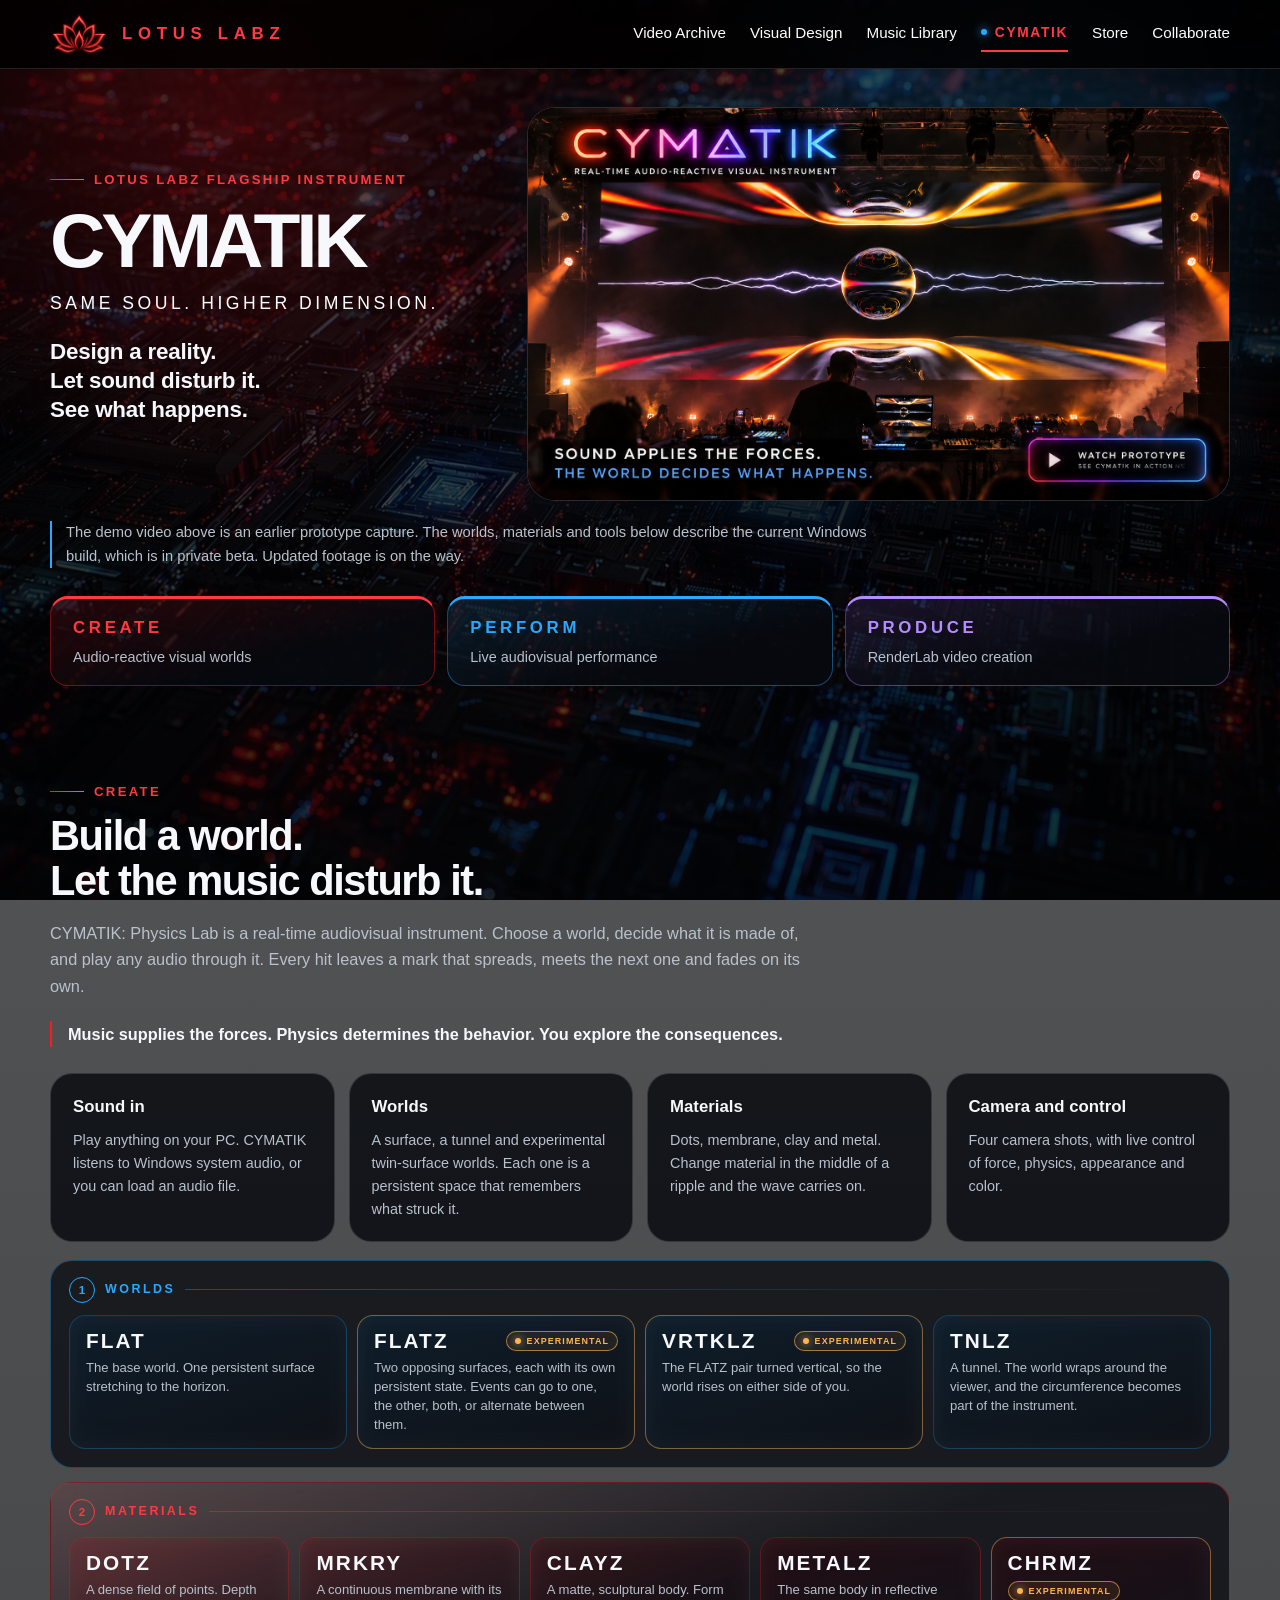
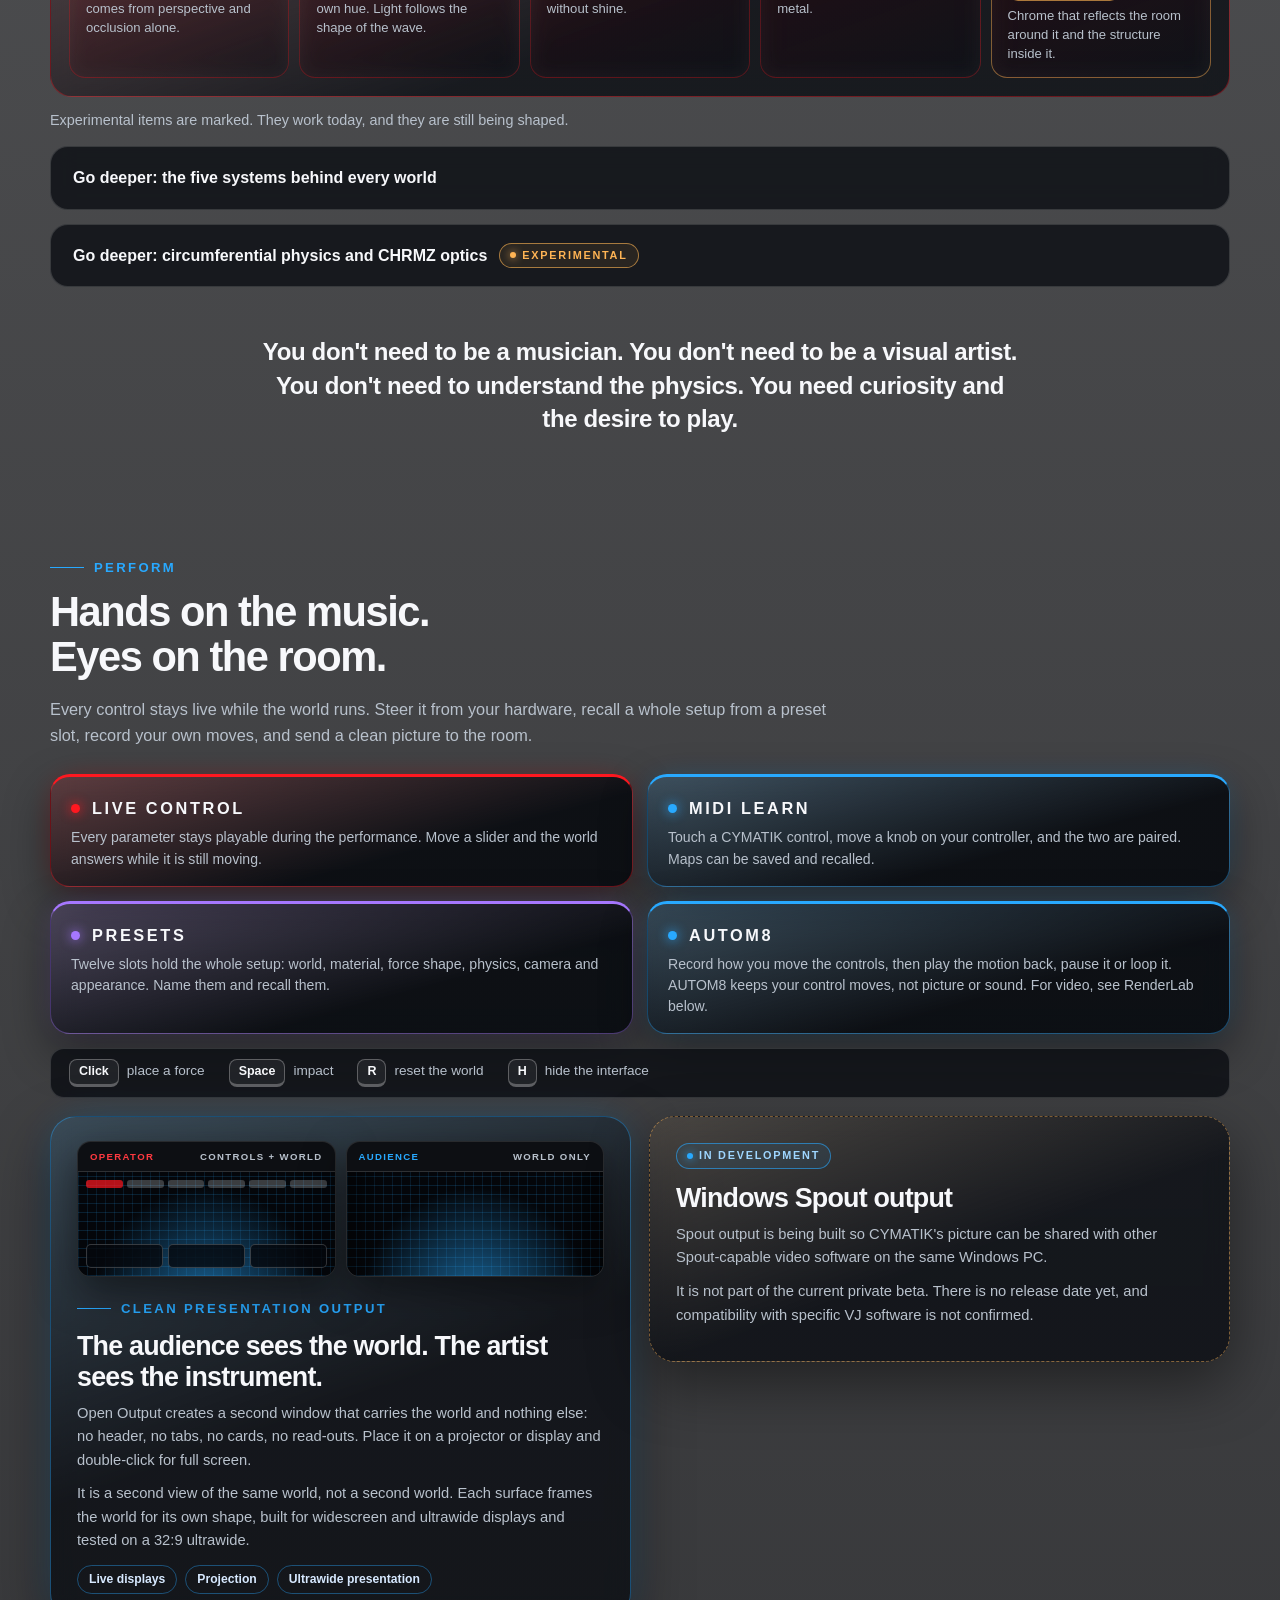
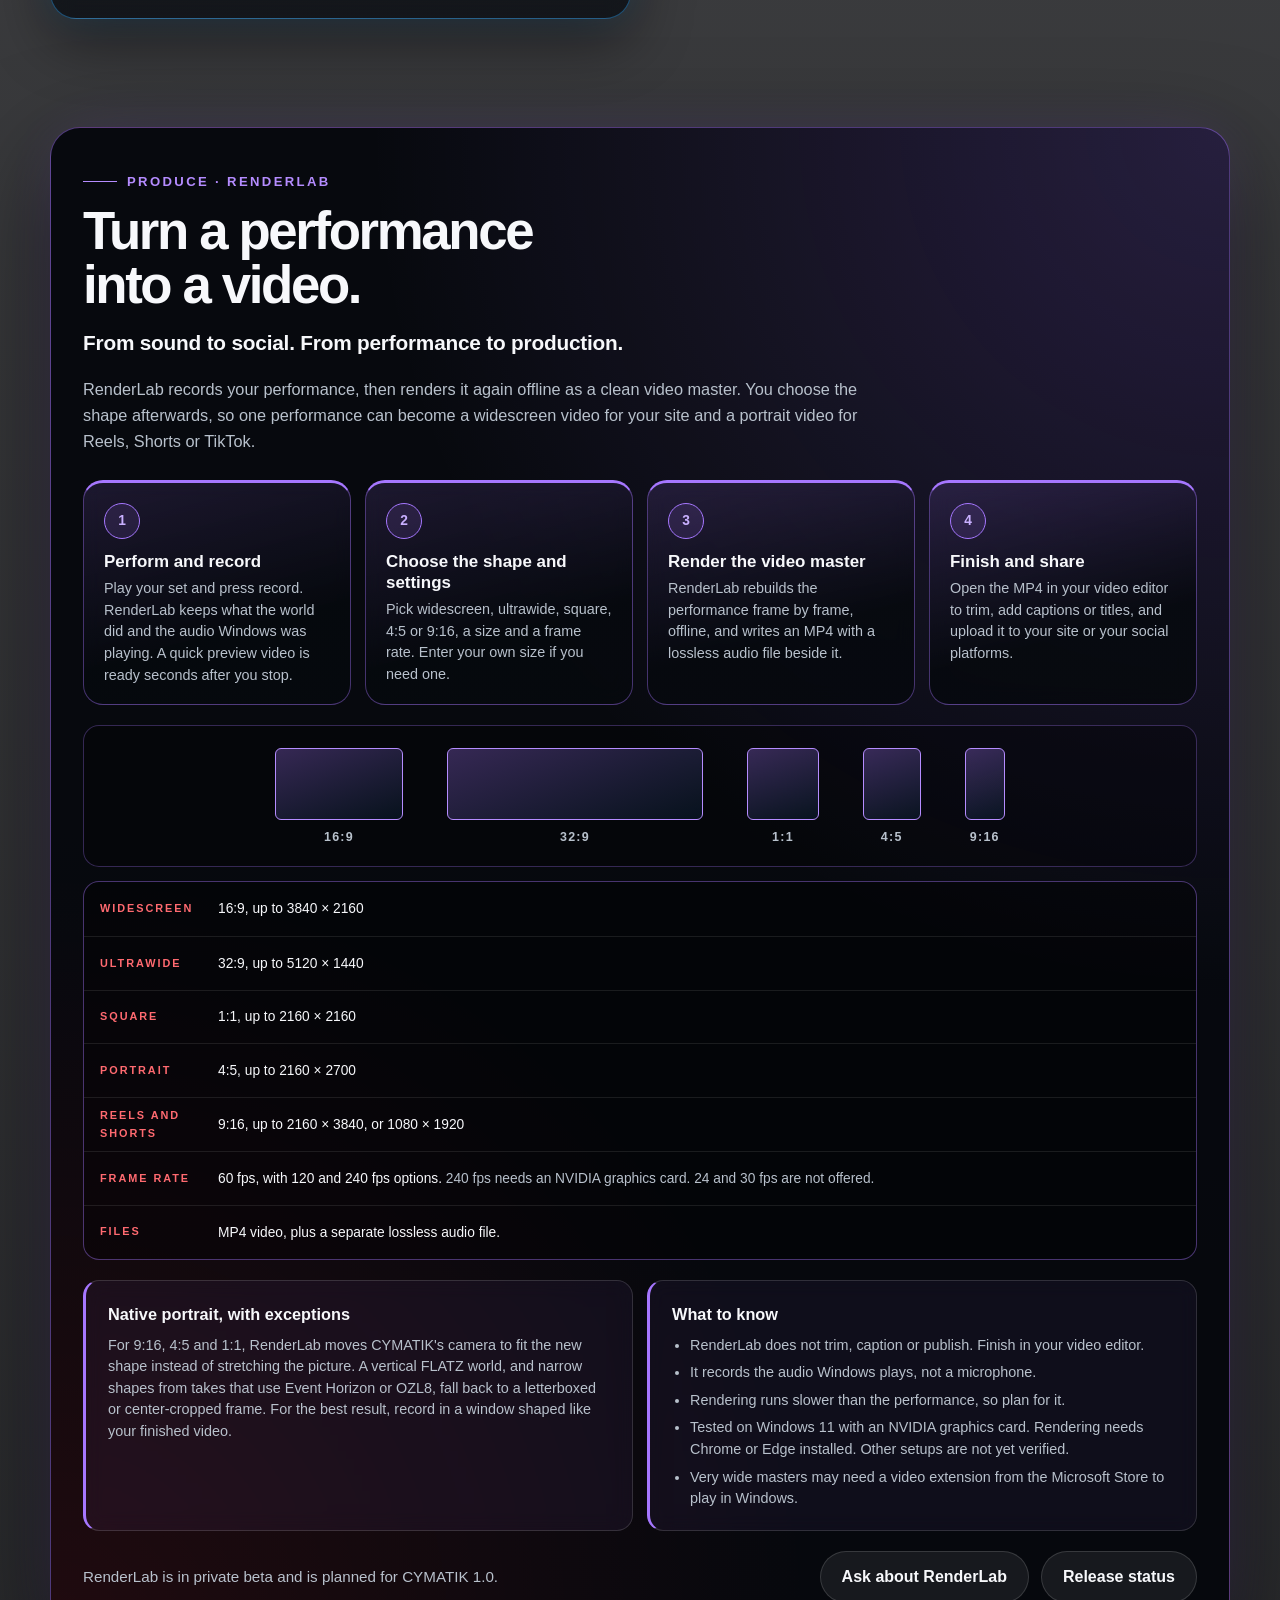
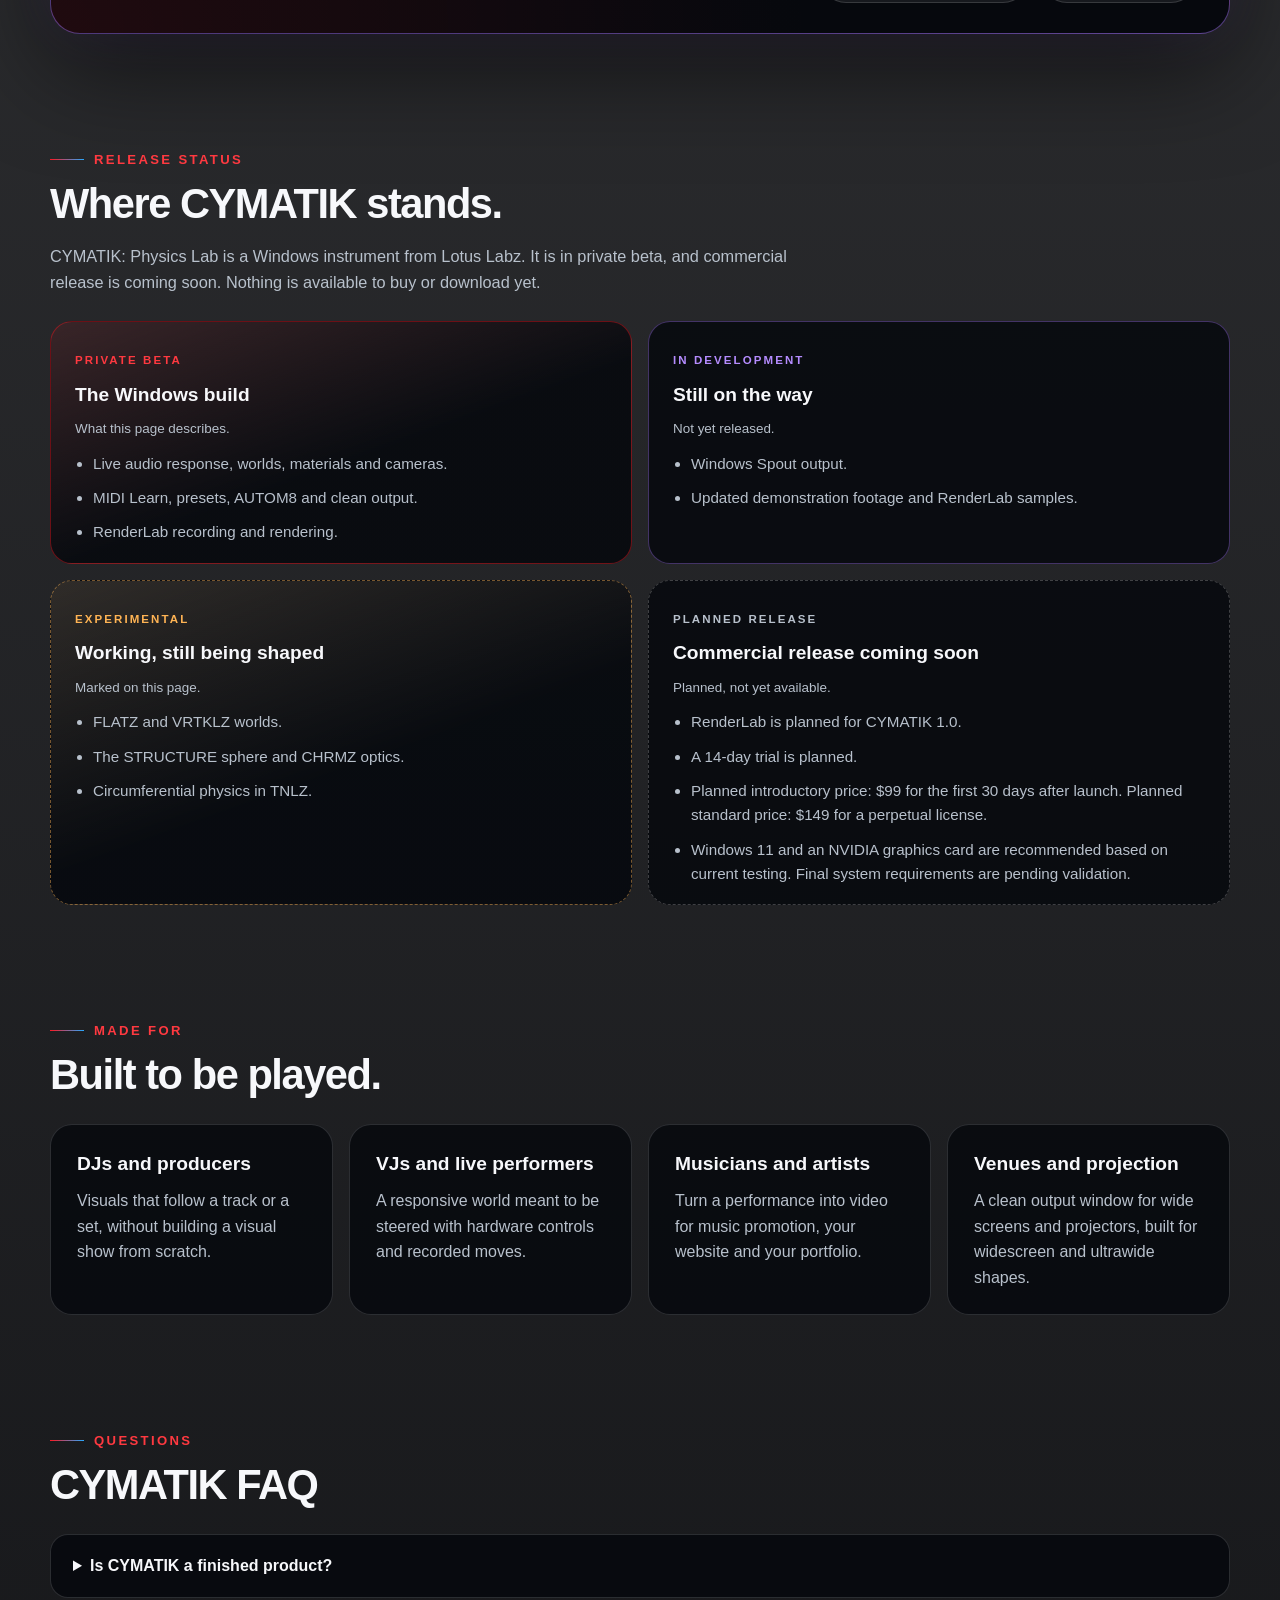
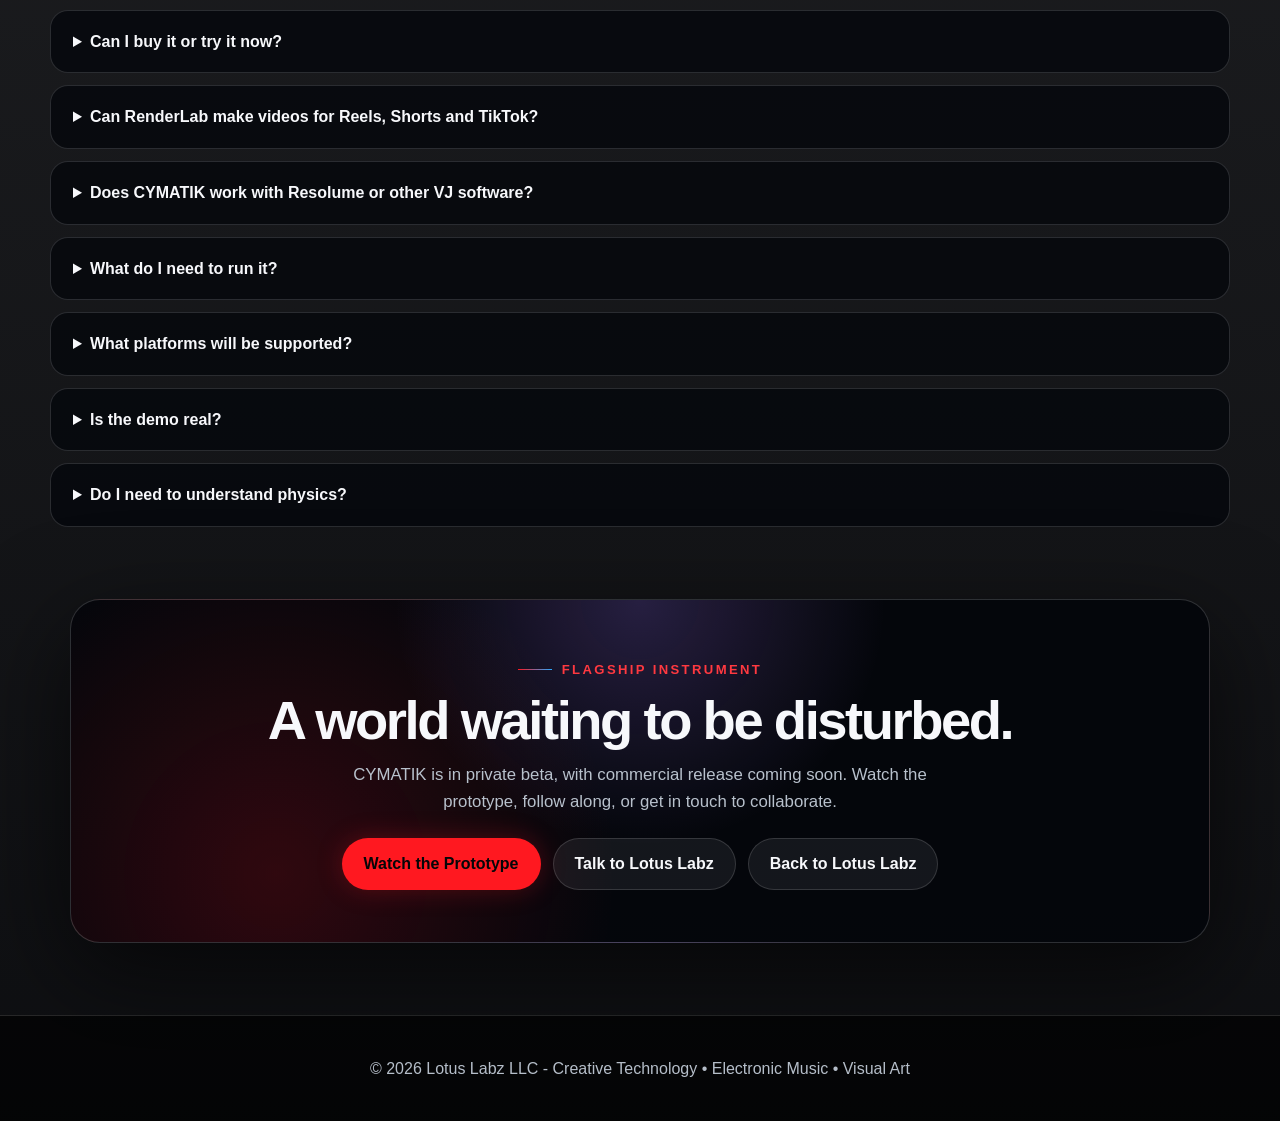
==== cymatik/index.html @ 58f5c2ba "Prelaunch messaging: private beta, commercial release coming soon Reconcile the CYMATIK page, store," ====
<!DOCTYPE html>
<html lang="en">
<head>
<meta charset="UTF-8">
<meta name="viewport" content="width=device-width,initial-scale=1">
<title>CYMATIK: Physics Lab | Audio-Reactive Visual Instrument by Lotus Labz</title>
<meta name="description" content="CYMATIK: Physics Lab is an audio-reactive visual instrument for Windows. Create worlds, perform them live and render them as video with RenderLab. In private beta. Commercial release coming soon.">
<link rel="stylesheet" href="../assets/storefront.css">
<link rel="stylesheet" href="../assets/cymatik-features.css"><link rel="stylesheet" href="../assets/site.css"><script src="../assets/site.js"></script></head>
<body>
<header class="site-header"><nav class="site-nav" aria-label="Primary"><a class="brand" href="../" aria-label="Lotus Labz home"><img class="brand-mark" src="../assets/lotus-labz-mark-red-v2-web.png" alt=""><span class="brand-word">Lotus Labz</span></a><button type="button" class="nav-toggle" aria-expanded="false" aria-controls="site-menu" aria-label="Open menu"><span class="bars"></span></button><ul class="site-menu" id="site-menu"><li><a href="../visuals.html">Video Archive</a></li><li><a href="../design.html">Visual Design</a></li><li><a href="../music.html">Music Library</a></li><li><a class="nav-cymatik" href="../cymatik/" aria-current="page">CYMATIK</a></li><li><a href="../store/">Store</a></li><li><a href="../lotus-labz.html">Collaborate</a></li></ul></nav></header>
<main>

<section class="product-hero shell"><div class="product-layout"><div class="product-copy"><span class="eyebrow">Lotus Labz Flagship Instrument</span><h1>CYMATIK</h1><div class="tagline">Same soul. Higher dimension.</div><p class="concept">Design a reality.<br>Let sound disturb it.<br>See what happens.</p></div>
<div class="product-visual"><div class="cymatik-stage" id="cymatikStage"><div class="cymatik-promo"><img class="cymatik-card" src="../assets/cymatik-live-performance-promo.png" alt="CYMATIK by Lotus Labz — live performance. Audio-reactive visual instrument in action."><button type="button" class="cymatik-trigger cymatik-trigger--watchproto" data-cymatik-open aria-label="Watch the CYMATIK prototype demo"></button></div><div class="cymatik-player"><video class="cymatik-video" id="cymatikVideo" controls playsinline preload="none"><source src="../media/cymatik-web-preview.mp4" type="video/mp4">Your browser does not support the video tag.</video><button type="button" class="cymatik-close" id="cymatikClose" aria-label="Close demo and return to the CYMATIK card">&times;</button></div></div></div></div>
<p class="scope-note demo-note">The demo video above is an earlier prototype capture. The worlds, materials and tools below describe the current Windows build, which is in private beta. Updated footage is on the way.</p>
<nav class="pillars" aria-label="CYMATIK: Create, Perform, Produce"><a class="pillar pillar--create" href="#create"><span class="pillar-name">Create</span><span class="pillar-line">Audio-reactive visual worlds</span></a><a class="pillar pillar--perform" href="#perform"><span class="pillar-name">Perform</span><span class="pillar-line">Live audiovisual performance</span></a><a class="pillar pillar--produce" href="#produce"><span class="pillar-name">Produce</span><span class="pillar-line">RenderLab video creation</span></a></nav></section>

<section class="section shell" id="create" aria-labelledby="create-title"><div class="section-head"><span class="eyebrow">Create</span><h2 id="create-title">Build a world.<br>Let the music disturb it.</h2><p>CYMATIK: Physics Lab is a real-time audiovisual instrument. Choose a world, decide what it is made of, and play any audio through it. Every hit leaves a mark that spreads, meets the next one and fades on its own.</p><p class="pull">Music supplies the forces. Physics determines the behavior. You explore the consequences.</p></div>
<div class="create-grid"><article class="control-card"><h3>Sound in</h3><p>Play anything on your PC. CYMATIK listens to Windows system audio, or you can load an audio file.</p></article><article class="control-card"><h3>Worlds</h3><p>A surface, a tunnel and experimental twin-surface worlds. Each one is a persistent space that remembers what struck it.</p></article><article class="control-card"><h3>Materials</h3><p>Dots, membrane, clay and metal. Change material in the middle of a ripple and the wave carries on.</p></article><article class="control-card"><h3>Camera and control</h3><p>Four camera shots, with live control of force, physics, appearance and color.</p></article></div>
<div class="racks" id="worlds">
<div class="rack rack--worlds"><span class="rack-title">Worlds</span><div class="tiles"><article class="tile"><div class="tile-head"><h3>FLAT</h3></div><p>The base world. One persistent surface stretching to the horizon.</p></article>
<article class="tile"><div class="tile-head"><h3>FLATZ</h3><span class="xtag">Experimental</span></div><p>Two opposing surfaces, each with its own persistent state. Events can go to one, the other, both, or alternate between them.</p></article>
<article class="tile"><div class="tile-head"><h3>VRTKLZ</h3><span class="xtag">Experimental</span></div><p>The FLATZ pair turned vertical, so the world rises on either side of you.</p></article>
<article class="tile"><div class="tile-head"><h3>TNLZ</h3></div><p>A tunnel. The world wraps around the viewer, and the circumference becomes part of the instrument.</p></article></div></div>
<div class="rack rack--mats"><span class="rack-title">Materials</span><div class="tiles"><article class="tile"><div class="tile-head"><h3>DOTZ</h3></div><p>A dense field of points. Depth comes from perspective and occlusion alone.</p></article>
<article class="tile"><div class="tile-head"><h3>MRKRY</h3></div><p>A continuous membrane with its own hue. Light follows the shape of the wave.</p></article>
<article class="tile"><div class="tile-head"><h3>CLAYZ</h3></div><p>A matte, sculptural body. Form without shine.</p></article>
<article class="tile"><div class="tile-head"><h3>METALZ</h3></div><p>The same body in reflective metal.</p></article>
<article class="tile"><div class="tile-head"><h3>CHRMZ</h3><span class="xtag">Experimental</span></div><p>Chrome that reflects the room around it and the structure inside it.</p></article></div></div>
</div>
<p class="rack-foot">Experimental items are marked. They work today, and they are still being shaped.</p>

<details class="deep" id="systems"><summary>Go deeper: the five systems behind every world</summary><div class="deep-body"><p class="deep-intro">Every control belongs to one of five systems. Together they follow the path from the force that enters the world to the color you finally see.</p>
<ol class="chain" aria-label="The five CYMATIK systems, in signal order">
<li class="node node--excitation"><span class="node-idx">01</span><h3>EXCITATION</h3><p class="how">How energy enters the world.</p><p>The forces and impulses that drive the simulation. Choose where they land, how they are shaped, and how hard they hit.</p><ul class="chips"><li>Placement</li><li>Point or rim force</li><li>Transient force</li><li>Sustained force</li></ul></li>
<li class="node node--physics"><span class="node-idx">02</span><h3>PHYSICS</h3><p class="how">How the world responds.</p><p>Propagation, dispersion, damping and domain. The same strike can ring clean, smear into shimmer, or die away.</p><ul class="chips"><li>Dispersion</li><li>Damping</li><li>Spatial detail</li><li>Domain</li></ul></li>
<li class="node node--structure"><span class="node-idx">03</span><h3>STRUCTURE</h3><p class="how">What the world is made from.</p><span class="xtag">Experimental</span><p>Place a physical structure inside the world. It has its own physics and its own memory, and the same events strike it.</p><ul class="chips"><li>Sphere</li><li>Size and gap</li><li>Strike patterns</li><li>Own material</li></ul></li>
<li class="node node--appearance"><span class="node-idx">04</span><h3>APPEARANCE</h3><p class="how">How the world is rendered.</p><p>Point surface, camera and depth. Stand inside the world, move through it, and decide how much of it you see.</p><ul class="chips"><li>Point density</li><li>Height scale</li><li>Camera</li><li>Haze</li><li>CHRMZ optics</li></ul></li>
<li class="node node--color"><span class="node-idx">05</span><h3>COLOR</h3><p class="how">How the world gets its visual identity.</p><p>Live control of hue, automatic color motion, and the lit room that reflective materials mirror.</p><ul class="chips"><li>Hue spectrum</li><li>Auto color</li><li>Room (OPTX)</li></ul></li>
</ol>
<p class="chain-foot"><strong>Appearance and color change how the world is seen.</strong> They never change its physics, and nothing in them can erase the world's state.</p>
</div></details>

<details class="deep" id="circumferential"><summary>Go deeper: circumferential physics and CHRMZ optics <span class="xtag">Experimental</span></summary><div class="deep-body">
<div class="callout"><div><div class="eyebrow-row"><span class="eyebrow">Circumferential Physics</span><span class="xtag">Experimental</span></div><h3>Physics around the circumference.</h3><p>Most audio visuals turn loudness into a visual parameter. CYMATIK can instead let sound strike a world whose circumference is part of the physics. In the TNLZ tunnel world, three controls decide how that circle behaves.</p>
<div class="dials"><div class="dial"><b>TOPOLOGY</b><span>What the circle is. One continuous fabric, or a ring of independent panels, up to 128.</span></div><div class="dial"><b>EXCITATION</b><span>How many places an event strikes at once, up to 128.</span></div><div class="dial"><b>POLARITY</b><span>Which way each strike pushes: out, in, or alternating.</span></div></div>
<p>Dispersion and damping then decide how each strike travels and fades. The world keeps its state, so every strike leaves a consequence that spreads, interferes with the next one, and dies away on its own.</p></div>
<div class="ring-wrap"><svg class="ring" viewBox="0 0 220 220" role="img" aria-label="Diagram of a circular fabric divided into panels, with strike points pushing outward"><defs><linearGradient id="rg" x1="0" y1="0" x2="1" y2="1"><stop offset="0" stop-color="#ff3940"/><stop offset=".5" stop-color="#a677ff"/><stop offset="1" stop-color="#28a9ff"/></linearGradient></defs><circle cx="110" cy="110" r="94" fill="none" stroke="rgba(255,255,255,.08)" stroke-dasharray="2 6"/><circle cx="110" cy="110" r="82" fill="none" stroke="rgba(255,255,255,.12)" stroke-dasharray="2 5"/><circle cx="110" cy="110" r="70" fill="rgba(5,8,13,.9)" stroke="url(#rg)" stroke-width="3"/><line x1="171.0" y1="110.0" x2="189.0" y2="110.0" stroke="#040508" stroke-width="4"/><line x1="171.0" y1="110.0" x2="189.0" y2="110.0" stroke="rgba(255,255,255,.35)" stroke-width="1"/><line x1="162.8" y1="140.5" x2="178.4" y2="149.5" stroke="#040508" stroke-width="4"/><line x1="162.8" y1="140.5" x2="178.4" y2="149.5" stroke="rgba(255,255,255,.35)" stroke-width="1"/><line x1="140.5" y1="162.8" x2="149.5" y2="178.4" stroke="#040508" stroke-width="4"/><line x1="140.5" y1="162.8" x2="149.5" y2="178.4" stroke="rgba(255,255,255,.35)" stroke-width="1"/><line x1="110.0" y1="171.0" x2="110.0" y2="189.0" stroke="#040508" stroke-width="4"/><line x1="110.0" y1="171.0" x2="110.0" y2="189.0" stroke="rgba(255,255,255,.35)" stroke-width="1"/><line x1="79.5" y1="162.8" x2="70.5" y2="178.4" stroke="#040508" stroke-width="4"/><line x1="79.5" y1="162.8" x2="70.5" y2="178.4" stroke="rgba(255,255,255,.35)" stroke-width="1"/><line x1="57.2" y1="140.5" x2="41.6" y2="149.5" stroke="#040508" stroke-width="4"/><line x1="57.2" y1="140.5" x2="41.6" y2="149.5" stroke="rgba(255,255,255,.35)" stroke-width="1"/><line x1="49.0" y1="110.0" x2="31.0" y2="110.0" stroke="#040508" stroke-width="4"/><line x1="49.0" y1="110.0" x2="31.0" y2="110.0" stroke="rgba(255,255,255,.35)" stroke-width="1"/><line x1="57.2" y1="79.5" x2="41.6" y2="70.5" stroke="#040508" stroke-width="4"/><line x1="57.2" y1="79.5" x2="41.6" y2="70.5" stroke="rgba(255,255,255,.35)" stroke-width="1"/><line x1="79.5" y1="57.2" x2="70.5" y2="41.6" stroke="#040508" stroke-width="4"/><line x1="79.5" y1="57.2" x2="70.5" y2="41.6" stroke="rgba(255,255,255,.35)" stroke-width="1"/><line x1="110.0" y1="49.0" x2="110.0" y2="31.0" stroke="#040508" stroke-width="4"/><line x1="110.0" y1="49.0" x2="110.0" y2="31.0" stroke="rgba(255,255,255,.35)" stroke-width="1"/><line x1="140.5" y1="57.2" x2="149.5" y2="41.6" stroke="#040508" stroke-width="4"/><line x1="140.5" y1="57.2" x2="149.5" y2="41.6" stroke="rgba(255,255,255,.35)" stroke-width="1"/><line x1="162.8" y1="79.5" x2="178.4" y2="70.5" stroke="#040508" stroke-width="4"/><line x1="162.8" y1="79.5" x2="178.4" y2="70.5" stroke="rgba(255,255,255,.35)" stroke-width="1"/><line x1="177.6" y1="128.1" x2="206.6" y2="135.9" stroke="#ff3940" stroke-width="2" stroke-linecap="round"/><circle cx="177.6" cy="128.1" r="4.5" fill="#ff3940"/><circle cx="177.6" cy="128.1" r="12" fill="none" stroke="#ff3940" stroke-opacity=".35"/><line x1="128.1" y1="177.6" x2="135.9" y2="206.6" stroke="#28a9ff" stroke-width="2" stroke-linecap="round"/><circle cx="128.1" cy="177.6" r="4.5" fill="#28a9ff"/><circle cx="128.1" cy="177.6" r="12" fill="none" stroke="#28a9ff" stroke-opacity=".35"/><line x1="60.5" y1="159.5" x2="39.3" y2="180.7" stroke="#ff3940" stroke-width="2" stroke-linecap="round"/><circle cx="60.5" cy="159.5" r="4.5" fill="#ff3940"/><circle cx="60.5" cy="159.5" r="12" fill="none" stroke="#ff3940" stroke-opacity=".35"/><line x1="42.4" y1="91.9" x2="13.4" y2="84.1" stroke="#28a9ff" stroke-width="2" stroke-linecap="round"/><circle cx="42.4" cy="91.9" r="4.5" fill="#28a9ff"/><circle cx="42.4" cy="91.9" r="12" fill="none" stroke="#28a9ff" stroke-opacity=".35"/><line x1="91.9" y1="42.4" x2="84.1" y2="13.4" stroke="#ff3940" stroke-width="2" stroke-linecap="round"/><circle cx="91.9" cy="42.4" r="4.5" fill="#ff3940"/><circle cx="91.9" cy="42.4" r="12" fill="none" stroke="#ff3940" stroke-opacity=".35"/><line x1="159.5" y1="60.5" x2="180.7" y2="39.3" stroke="#28a9ff" stroke-width="2" stroke-linecap="round"/><circle cx="159.5" cy="60.5" r="4.5" fill="#28a9ff"/><circle cx="159.5" cy="60.5" r="12" fill="none" stroke="#28a9ff" stroke-opacity=".35"/></svg></div></div>
<div id="chrmz" class="deep-gap"><div class="optics"><div><div class="optics-head"><h3>CHRMZ OPTICS</h3><span class="xtag">Experimental</span></div><p>Real-time reflective-material research. CHRMZ asks whether worlds and structures can reflect one another, and the room around them, while the physics keeps moving.</p><p class="caveat">Experimental. Reflection behavior is still being refined, and CHRMZ is not a finished material.</p></div>
<div class="optics-controls"><p class="optics-label">Controls in the current build</p><ul class="chips"><li>Reflection depth</li><li>Probe resolution</li><li>Refresh rate</li><li>World relief</li><li>Sphere relief</li><li>Exposure</li><li>GPU timing read-outs</li></ul></div></div></div>
</div></details>

<div class="play-band" aria-label="Who CYMATIK is for"><p>You don't need to be a musician. You don't need to be a visual artist. You don't need to understand the physics. You need curiosity and the desire to play.</p></div>
</section>

<section class="section shell" id="perform" aria-labelledby="perform-title"><div class="section-head"><span class="eyebrow eyebrow--blue">Perform</span><h2 id="perform-title">Hands on the music.<br>Eyes on the room.</h2><p>Every control stays live while the world runs. Steer it from your hardware, recall a whole setup from a preset slot, record your own moves, and send a clean picture to the room.</p></div>
<div class="rig rig--four">
<div class="rig-row"><div class="rig-key">LIVE CONTROL</div><p>Every parameter stays playable during the performance. Move a slider and the world answers while it is still moving.</p></div>
<div class="rig-row"><div class="rig-key">MIDI LEARN</div><p>Touch a CYMATIK control, move a knob on your controller, and the two are paired. Maps can be saved and recalled.</p></div>
<div class="rig-row"><div class="rig-key">PRESETS</div><p>Twelve slots hold the whole setup: world, material, force shape, physics, camera and appearance. Name them and recall them.</p></div>
<div class="rig-row"><div class="rig-key">AUTOM8</div><p>Record how you move the controls, then play the motion back, pause it or loop it. AUTOM8 keeps your control moves, not picture or sound. For video, see RenderLab below.</p></div>
</div>
<ul class="keys" aria-label="Keyboard shortcuts"><li><kbd>Click</kbd>place a force</li><li><kbd>Space</kbd>impact</li><li><kbd>R</kbd>reset the world</li><li><kbd>H</kbd>hide the interface</li></ul>
<div class="pair pair--perform" id="output">
<article class="glass glass--out"><div class="screens" aria-hidden="true"><div class="screen screen--op"><div class="screen-bar"><b>Operator</b><span>Controls + world</span></div><div class="screen-body"><div class="ui-tabs"><i></i><i></i><i></i><i></i><i></i><i></i></div><div class="ui-cards"><i></i><i></i><i></i></div></div></div><div class="screen screen--aud"><div class="screen-bar"><b>Audience</b><span>World only</span></div><div class="screen-body"></div></div></div>
<span class="eyebrow eyebrow--blue">Clean presentation output</span><h3>The audience sees the world. The artist sees the instrument.</h3>
<p>Open Output creates a second window that carries the world and nothing else: no header, no tabs, no cards, no read-outs. Place it on a projector or display and double-click for full screen.</p>
<p>It is a second view of the same world, not a second world. Each surface frames the world for its own shape, built for widescreen and ultrawide displays and tested on a 32:9 ultrawide.</p><ul class="uses"><li>Live displays</li><li>Projection</li><li>Ultrawide presentation</li></ul></article>
<article class="glass glass--soon"><span class="xtag xtag--soon">In development</span><h3>Windows Spout output</h3>
<p>Spout output is being built so CYMATIK's picture can be shared with other Spout-capable video software on the same Windows PC.</p>
<p>It is not part of the current private beta. There is no release date yet, and compatibility with specific VJ software is not confirmed.</p></article>
</div></section>

<section class="section shell" id="produce" aria-labelledby="produce-title"><div class="produce-panel">
<div class="section-head"><span class="eyebrow eyebrow--violet">Produce &middot; RenderLab</span><h2 id="produce-title">Turn a performance<br>into a video.</h2><p class="produce-tag">From sound to social. From performance to production.</p><p>RenderLab records your performance, then renders it again offline as a clean video master. You choose the shape afterwards, so one performance can become a widescreen video for your site and a portrait video for Reels, Shorts or TikTok.</p></div>
<ol class="steps" aria-label="The RenderLab workflow">
<li class="step"><h3>Perform and record</h3><p>Play your set and press record. RenderLab keeps what the world did and the audio Windows was playing. A quick preview video is ready seconds after you stop.</p></li>
<li class="step"><h3>Choose the shape and settings</h3><p>Pick widescreen, ultrawide, square, 4:5 or 9:16, a size and a frame rate. Enter your own size if you need one.</p></li>
<li class="step"><h3>Render the video master</h3><p>RenderLab rebuilds the performance frame by frame, offline, and writes an MP4 with a lossless audio file beside it.</p></li>
<li class="step"><h3>Finish and share</h3><p>Open the MP4 in your video editor to trim, add captions or titles, and upload it to your site or your social platforms.</p></li>
</ol>
<div class="formats"><div class="formats-shapes" aria-hidden="true"><span class="shape"><i style="--r:16/9"></i>16:9</span><span class="shape"><i style="--r:32/9"></i>32:9</span><span class="shape"><i style="--r:1/1"></i>1:1</span><span class="shape"><i style="--r:4/5"></i>4:5</span><span class="shape"><i style="--r:9/16"></i>9:16</span></div>
<dl class="readout readout--violet" aria-label="RenderLab output shapes and settings"><div><dt>Widescreen</dt><dd>16:9, up to 3840 &times; 2160</dd></div><div><dt>Ultrawide</dt><dd>32:9, up to 5120 &times; 1440</dd></div><div><dt>Square</dt><dd>1:1, up to 2160 &times; 2160</dd></div><div><dt>Portrait</dt><dd>4:5, up to 2160 &times; 2700</dd></div><div><dt>Reels and Shorts</dt><dd>9:16, up to 2160 &times; 3840, or 1080 &times; 1920</dd></div><div><dt>Frame rate</dt><dd>60 fps, with 120 and 240 fps options. <span>240 fps needs an NVIDIA graphics card. 24 and 30 fps are not offered.</span></dd></div><div><dt>Files</dt><dd>MP4 video, plus a separate lossless audio file.</dd></div></dl></div>
<div class="note-grid"><div class="note"><h3>Native portrait, with exceptions</h3><p>For 9:16, 4:5 and 1:1, RenderLab moves CYMATIK's camera to fit the new shape instead of stretching the picture. A vertical FLATZ world, and narrow shapes from takes that use Event Horizon or OZL8, fall back to a letterboxed or center-cropped frame. For the best result, record in a window shaped like your finished video.</p></div>
<div class="note"><h3>What to know</h3><ul><li>RenderLab does not trim, caption or publish. Finish in your video editor.</li><li>It records the audio Windows plays, not a microphone.</li><li>Rendering runs slower than the performance, so plan for it.</li><li>Tested on Windows 11 with an NVIDIA graphics card. Rendering needs Chrome or Edge installed. Other setups are not yet verified.</li><li>Very wide masters may need a video extension from the Microsoft Store to play in Windows.</li></ul></div></div>
<div class="produce-foot"><p>RenderLab is in private beta and is planned for CYMATIK 1.0.</p><div class="button-row"><a class="btn secondary" href="mailto:jynx@lotuslabz.net?subject=CYMATIK%20RenderLab">Ask about RenderLab</a><a class="btn secondary" href="#status">Release status</a></div></div>
</div></section>

<section class="section shell" id="status" aria-labelledby="status-title"><div class="section-head"><span class="eyebrow">Release status</span><h2 id="status-title">Where CYMATIK stands.</h2><p>CYMATIK: Physics Lab is a Windows instrument from Lotus Labz. It is in private beta, and commercial release is coming soon. Nothing is available to buy or download yet.</p></div>
<div class="tier-grid tier-grid--four">
<article class="tier tier--built"><span class="tier-label">Private beta</span><h3>The Windows build</h3><p class="tier-intro">What this page describes.</p><ul><li>Live audio response, worlds, materials and cameras.</li><li>MIDI Learn, presets, AUTOM8 and clean output.</li><li>RenderLab recording and rendering.</li></ul></article>
<article class="tier tier--dev"><span class="tier-label">In development</span><h3>Still on the way</h3><p class="tier-intro">Not yet released.</p><ul><li>Windows Spout output.</li><li>Updated demonstration footage and RenderLab samples.</li></ul></article>
<article class="tier tier--exp"><span class="tier-label">Experimental</span><h3>Working, still being shaped</h3><p class="tier-intro">Marked on this page.</p><ul><li>FLATZ and VRTKLZ worlds.</li><li>The STRUCTURE sphere and CHRMZ optics.</li><li>Circumferential physics in TNLZ.</li></ul></article>
<article class="tier tier--next"><span class="tier-label">Planned release</span><h3>Commercial release coming soon</h3><p class="tier-intro">Planned, not yet available.</p><ul><li>RenderLab is planned for CYMATIK 1.0.</li><li>A 14-day trial is planned.</li><li>Planned introductory price: $99 for the first 30 days after launch. Planned standard price: $149 for a perpetual license.</li><li>Windows 11 and an NVIDIA graphics card are recommended based on current testing. Final system requirements are pending validation.</li></ul></article>
</div></section>

<section class="section shell" id="future"><div class="section-head"><span class="eyebrow">Made for</span><h2>Built to be played.</h2></div><div class="audience-grid"><article class="control-card"><h3>DJs and producers</h3><p>Visuals that follow a track or a set, without building a visual show from scratch.</p></article><article class="control-card"><h3>VJs and live performers</h3><p>A responsive world meant to be steered with hardware controls and recorded moves.</p></article><article class="control-card"><h3>Musicians and artists</h3><p>Turn a performance into video for music promotion, your website and your portfolio.</p></article><article class="control-card"><h3>Venues and projection</h3><p>A clean output window for wide screens and projectors, built for widescreen and ultrawide shapes.</p></article></div></section>

<section class="section shell" id="faq"><div class="section-head"><span class="eyebrow">Questions</span><h2>CYMATIK FAQ</h2></div><div class="faq">
<details><summary>Is CYMATIK a finished product?</summary><p>Not yet. The Windows build of CYMATIK: Physics Lab is in private beta, and commercial release is coming soon. Experimental features are marked on this page.</p></details>
<details><summary>Can I buy it or try it now?</summary><p>Not yet. Nothing can be purchased or downloaded today. A 14-day trial is planned, along with a $149 perpetual license. The planned introductory price is $99 for the first 30 days after launch. Lotus Labz will announce availability when the release is ready.</p></details>
<details><summary>Can RenderLab make videos for Reels, Shorts and TikTok?</summary><p>RenderLab can render 9:16 portrait video, with the exceptions listed in the RenderLab section. It does not trim, caption or post. Open the MP4 in your video editor to finish it and upload it to the platform you use.</p></details>
<details><summary>Does CYMATIK work with Resolume or other VJ software?</summary><p>Windows Spout output is in development. It is not released, and compatibility with specific VJ software has not been confirmed yet. Lotus Labz will say so here once it is.</p></details>
<details><summary>What do I need to run it?</summary><p>Windows 11 and an NVIDIA graphics card are recommended, based on current testing. Final system requirements are pending validation, and no performance guarantees are published yet.</p></details>
<details><summary>What platforms will be supported?</summary><p>CYMATIK is being built for Windows. Other platforms and plugin formats are not announced.</p></details>
<details><summary>Is the demo real?</summary><p>Yes. It was recorded from the running software, with the audio you hear driving the visuals. It is an earlier prototype capture, and updated footage is planned.</p></details>
<details><summary>Do I need to understand physics?</summary><p>No. The physics is the engine, not the interface. You only need curiosity.</p></details>
</div></section>

<section class="release-cta shell"><span class="eyebrow">Flagship Instrument</span><h2>A world waiting to be disturbed.</h2><p>CYMATIK is in private beta, with commercial release coming soon. Watch the prototype, follow along, or get in touch to collaborate.</p><div class="button-row"><button type="button" class="btn" data-cymatik-open>Watch the Prototype</button><a class="btn secondary" href="mailto:jynx@lotuslabz.net?subject=CYMATIK">Talk to Lotus Labz</a><a class="btn secondary" href="../">Back to Lotus Labz</a></div></section>
</main>
<footer>© 2026 Lotus Labz LLC - Creative Technology • Electronic Music • Visual Art</footer>
<script src="../assets/cymatik-player.js"></script>
</body>
</html>
---- assets/storefront.css ----
:root{--bg:#040508;--panel:rgba(7,10,15,.8);--panel-strong:rgba(4,7,12,.94);--text:#f7f8fb;--muted:#b8c1cc;--accent:#ff1820;--blue:#28a9ff;--violet:#a677ff;--line:rgba(255,255,255,.14)}
*{box-sizing:border-box}
html{scroll-behavior:smooth}
body{margin:0;font-family:Arial,Helvetica,sans-serif;background:linear-gradient(rgba(4,5,8,.66),rgba(4,5,8,.96)),url("../background.jpg") center/cover fixed no-repeat;color:var(--text);line-height:1.6}
body:before{content:"";position:fixed;inset:0;pointer-events:none;background:radial-gradient(circle at 18% 12%,rgba(255,24,32,.2),transparent 30%),radial-gradient(circle at 78% 18%,rgba(40,169,255,.18),transparent 30%),linear-gradient(90deg,rgba(0,0,0,.4),rgba(0,0,0,.08),rgba(0,0,0,.45));z-index:-1}
a{color:var(--text);text-decoration:none}
a:hover{color:var(--accent)}
img,video{max-width:100%}
header{padding:18px 22px;border-bottom:1px solid var(--line);background:rgba(0,0,0,.84);backdrop-filter:blur(14px);position:sticky;top:0;z-index:20}
nav{display:flex;justify-content:space-between;align-items:center;max-width:1180px;margin:auto;gap:24px}
nav ul{display:flex;align-items:center;list-style:none;gap:22px;padding:0;margin:0}
nav a[aria-current="page"]{color:var(--accent);font-weight:800}
.logo{height:72px;width:72px;object-fit:contain;filter:drop-shadow(0 0 14px rgba(255,24,32,.55));mix-blend-mode:lighten}
.shell{max-width:1180px;margin:auto;padding:0 20px}
.visually-hidden{position:absolute;width:1px;height:1px;padding:0;margin:-1px;overflow:hidden;clip:rect(0,0,0,0);white-space:nowrap;border:0}
.eyebrow{display:inline-flex;align-items:center;gap:10px;color:#ff3940;font-size:.82rem;font-weight:900;letter-spacing:.18em;text-transform:uppercase}
.eyebrow:before{content:"";width:34px;height:1px;background:linear-gradient(90deg,var(--accent),var(--blue))}
.btn{display:inline-flex;align-items:center;justify-content:center;gap:10px;min-height:48px;padding:12px 21px;border:1px solid transparent;border-radius:999px;background:var(--accent);color:#050608;font-weight:900;box-shadow:0 0 26px rgba(255,24,32,.25);transition:transform .2s ease,box-shadow .2s ease,border-color .2s ease,background .2s ease}
.btn:hover{color:#050608;transform:translateY(-2px);box-shadow:0 0 36px rgba(255,24,32,.34)}
.btn.secondary{background:rgba(255,255,255,.07);border-color:var(--line);color:var(--text);box-shadow:none}
.btn.secondary:hover{color:var(--text);border-color:rgba(40,169,255,.7);box-shadow:0 0 28px rgba(40,169,255,.16)}
.btn.coming{background:rgba(255,255,255,.055);border-color:rgba(255,255,255,.16);color:rgba(255,255,255,.68);box-shadow:none;cursor:default}
.button-row{display:flex;flex-wrap:wrap;gap:12px}
.status{display:inline-flex;align-items:center;align-self:flex-start;padding:7px 11px;border:1px solid rgba(255,255,255,.18);border-radius:999px;color:#d9dce3;font-size:.75rem;font-weight:900;letter-spacing:.15em;text-transform:uppercase;background:rgba(255,255,255,.055)}

/* ── Store page ─────────────────────────────────────────── */
.store-hero{padding:82px 0 36px}
.store-hero h1{font-size:clamp(3.6rem,10vw,7.6rem);line-height:.82;letter-spacing:-.075em;margin:20px 0 0}
.store-products{padding-bottom:92px}

/* CYMATIK cinematic showcase card */
.cymatik-showcase{border:1px solid rgba(255,24,32,.28);border-radius:28px;overflow:hidden;background:#000;box-shadow:0 0 0 1px rgba(255,24,32,.10),0 32px 120px rgba(0,0,0,.72),0 0 60px rgba(255,24,32,.08);margin-top:40px;transition:box-shadow .35s ease,border-color .35s ease}
.cymatik-showcase:hover{border-color:rgba(255,24,32,.5);box-shadow:0 0 0 1px rgba(255,24,32,.22),0 36px 130px rgba(0,0,0,.76),0 0 80px rgba(255,24,32,.14)}
.cymatik-showcase-link{display:block;line-height:0}
.cymatik-showcase-img{display:block;width:100%;height:auto}
.cymatik-showcase-bar{display:flex;align-items:center;justify-content:space-between;gap:20px;padding:20px 28px;border-top:1px solid rgba(255,255,255,.10);background:rgba(4,5,8,.92)}

/* ── CYMATIK product page ───────────────────────────────── */
.product-hero{padding:38px 0 34px}
.product-layout{display:grid;grid-template-columns:minmax(0,.85fr) minmax(0,1.35fr);gap:34px;align-items:center}
.product-copy h1{font-size:clamp(2.8rem,6.2vw,4.8rem);line-height:.9;letter-spacing:-.055em;margin:16px 0 14px}
.product-copy .tagline{color:#fff;font-size:clamp(.9rem,1.5vw,1.1rem);letter-spacing:.2em;text-transform:uppercase;margin-bottom:20px}
.product-copy>p{color:var(--muted);font-size:1.05rem;max-width:560px;margin:0 0 14px}.product-copy>p.lead{color:#e6eaf0}.product-copy>p.concept{color:var(--text);font-size:clamp(1.15rem,1.9vw,1.4rem);font-weight:700;line-height:1.3;letter-spacing:-.01em;margin:6px 0 22px}button.btn{font:inherit;font-weight:900;cursor:pointer}
.product-visual{overflow:hidden;border:1px solid rgba(255,255,255,.17);border-radius:28px;background:#000;box-shadow:0 30px 100px rgba(0,0,0,.65),0 0 48px rgba(40,169,255,.1)}
.product-visual img{display:block;width:100%;height:auto}
.proof-strip{display:grid;grid-template-columns:repeat(4,1fr);gap:1px;border:1px solid var(--line);border-radius:20px;overflow:hidden;background:var(--line);margin-top:28px}
.proof{padding:18px 20px;background:rgba(5,8,13,.94)}
.proof strong{display:block;font-size:1rem;margin-bottom:5px}
.proof span{color:var(--muted);font-size:.86rem}
.section{padding:54px 0}
.section-head{max-width:780px;margin-bottom:26px}
.section-head h2{font-size:clamp(1.75rem,3.3vw,2.6rem);line-height:1.08;letter-spacing:-.035em;margin:12px 0 14px}
.section-head p{color:var(--muted);font-size:1.02rem}

/* Demo frame — structured to accept 32:9 ultrawide footage later */
.demo-frame{overflow:hidden;border:1px solid rgba(255,255,255,.18);border-radius:28px;background:#000;box-shadow:0 28px 90px rgba(0,0,0,.62)}
.demo-video{display:block;width:100%;height:auto;background:#000}
.demo-frame--wide .demo-video{aspect-ratio:16/9}
.demo-caption{display:flex;justify-content:space-between;gap:24px;align-items:center;padding:18px 22px;border-top:1px solid var(--line);background:rgba(5,8,13,.95)}
.demo-caption p{margin:0;color:var(--muted)}
.demo-caption strong{color:var(--text)}

.feature-grid{display:grid;grid-template-columns:repeat(3,1fr);gap:18px}
.feature{position:relative;overflow:hidden;min-height:270px;padding:30px;border:1px solid var(--line);border-radius:24px;background:linear-gradient(155deg,rgba(255,24,32,.11),rgba(40,169,255,.045) 48%,rgba(4,7,12,.9));box-shadow:0 18px 55px rgba(0,0,0,.35)}
.feature:before{content:attr(data-number);position:absolute;right:18px;top:5px;color:rgba(255,255,255,.045);font-size:6.5rem;font-weight:900;line-height:1}
.feature h3{position:relative;font-size:1.55rem;line-height:1.05;margin:86px 0 12px}
.feature p{position:relative;color:var(--muted);margin:0}
.control-grid{display:grid;grid-template-columns:repeat(2,1fr);gap:18px}
.control-card{padding:24px 26px;border:1px solid var(--line);border-radius:22px;background:rgba(5,8,13,.8)}
.control-card h3{margin:0 0 8px;font-size:1.2rem}
.control-card p{margin:0;color:var(--muted)}
.requirements{display:grid;grid-template-columns:1fr 1fr;gap:22px;padding:30px;border:1px solid var(--line);border-radius:26px;background:linear-gradient(135deg,rgba(5,8,13,.96),rgba(9,8,18,.86))}
.requirements h3{margin:0 0 12px;font-size:1.7rem}.requirements p{margin:0;color:var(--muted)}
.requirements ul{margin:0;padding-left:20px;color:var(--muted)}.requirements li+li{margin-top:8px}
.release-cta{position:relative;overflow:hidden;text-align:center;margin:18px auto 72px;padding:52px 24px;max-width:1140px;border:1px solid rgba(255,255,255,.17);border-radius:30px;background:radial-gradient(circle at 50% 0%,rgba(166,119,255,.22),transparent 37%),radial-gradient(circle at 18% 80%,rgba(255,24,32,.18),transparent 35%),rgba(4,6,11,.94);box-shadow:0 30px 100px rgba(0,0,0,.62)}
.release-cta h2{font-size:clamp(2rem,4.6vw,3.4rem);line-height:1;letter-spacing:-.045em;margin:14px 0 14px}.release-cta p{max-width:620px;margin:0 auto 22px;color:var(--muted);font-size:1.05rem}.release-cta .button-row{justify-content:center}
.faq{display:grid;gap:12px}.faq details{border:1px solid var(--line);border-radius:18px;background:rgba(5,8,13,.82);padding:0 22px}.faq summary{cursor:pointer;font-weight:800;padding:18px 0}.faq p{color:var(--muted);margin:0;padding:0 0 20px}
footer{text-align:center;padding:40px 20px;border-top:1px solid var(--line);color:var(--muted);background:rgba(0,0,0,.66)}

/* ── Phase 1: brand lockup (v2 mark; no scale hack) ─────── */
.brand{display:flex;align-items:center;gap:14px;flex:none}
.brand-mark{display:block;height:46px;width:auto}
.brand-word{color:#ff3a42;font-weight:800;font-size:1.05rem;letter-spacing:.34em;text-transform:uppercase;white-space:nowrap}
.brand:hover .brand-word{color:#fff}

/* ── Phase 1: in-place demo launcher (card -> video) ────── */
.cymatik-stage{position:relative;overflow:hidden;background:#000}
.product-visual .cymatik-stage{display:block}
.cymatik-promo{position:relative;display:block;opacity:1;visibility:visible;transition:opacity .4s ease,visibility 0s linear 0s}
.cymatik-card{display:block;width:100%;height:auto}
.cymatik-trigger{position:absolute;transform:translate(-50%,-50%);margin:0;padding:0;border:0;background:transparent;-webkit-appearance:none;appearance:none;cursor:pointer;min-width:44px;min-height:44px;transition:background-color .25s ease,box-shadow .25s ease}
.cymatik-trigger:focus-visible{outline:2px solid var(--blue);outline-offset:4px}
.cymatik-trigger--watchproto{left:84%;top:87.5%;width:22%;height:9%;border-radius:999px}
.cymatik-trigger--watchproto:hover{background:rgba(255,255,255,.1);box-shadow:0 0 22px rgba(255,24,32,.28)}
.cymatik-player{position:absolute;inset:0;opacity:0;visibility:hidden;background:#000;transition:opacity .4s ease,visibility 0s linear .4s}
.cymatik-video{display:block;width:100%;height:100%;object-fit:contain;background:#000}
.cymatik-stage.is-playing .cymatik-promo{opacity:0;visibility:hidden;transition:opacity .4s ease,visibility 0s linear .4s}
.cymatik-stage.is-playing .cymatik-player{opacity:1;visibility:visible;transition:opacity .4s ease,visibility 0s linear 0s}
.cymatik-close{position:absolute;top:14px;right:14px;z-index:3;display:flex;align-items:center;justify-content:center;width:44px;height:44px;font-size:1.5rem;line-height:1;color:var(--text);background:rgba(0,0,0,.62);border:1px solid var(--line);border-radius:50%;cursor:pointer;transition:background-color .2s ease,border-color .2s ease}
.cymatik-close:hover{background:rgba(0,0,0,.85);border-color:rgba(255,255,255,.4)}
.cymatik-close:focus-visible{outline:2px solid var(--blue);outline-offset:3px}
.product-visual .demo-caption{padding:14px 20px}
.product-visual .demo-caption p{font-size:.94rem;line-height:1.45}

/* ── Phase 1: concept, tiers, audiences ─────────────────── */
.concept-grid{display:grid;grid-template-columns:minmax(0,1.05fr) minmax(0,.95fr);gap:40px;align-items:center}
.concept-grid .section-head{margin-bottom:0}
.pull{color:var(--text)!important;font-weight:700;border-left:2px solid var(--accent);padding-left:16px;margin-top:22px}
.model{padding:26px;border:1px solid var(--line);border-radius:22px;background:rgba(5,8,13,.8)}
.model-row{display:grid;gap:6px;padding:14px 0}
.model-row+.model-row{border-top:1px solid var(--line)}
.model-label{font-size:.72rem;font-weight:900;letter-spacing:.18em;text-transform:uppercase;color:var(--muted)}
.model-row--cymatik .model-label{color:#ff3940}
.model-flow{font-size:1.05rem;line-height:1.5;color:var(--muted)}
.model-row--cymatik .model-flow{color:var(--text);font-weight:700}
.model-flow i{font-style:normal;color:var(--blue);padding:0 .25em}
.model-note{margin:12px 0 0;color:var(--muted);font-size:.92rem}
.play-band{padding-top:6px;padding-bottom:6px;text-align:center}
.play-band p{max-width:760px;margin:12px auto 0;font-size:clamp(1.15rem,2vw,1.5rem);line-height:1.4;font-weight:700;letter-spacing:-.015em}
.tier-grid{display:grid;grid-template-columns:repeat(3,1fr);gap:16px}
.tier{padding:24px 24px 18px;border:1px solid var(--line);border-radius:22px;background:rgba(5,8,13,.82)}
.tier--built{border-color:rgba(255,24,32,.4);background:linear-gradient(160deg,rgba(255,24,32,.09),rgba(5,8,13,.86) 55%)}
.tier--rnd{border-color:rgba(40,169,255,.32)}
.tier--next{border-style:dashed;border-color:rgba(255,255,255,.22)}
.tier-label{display:inline-block;font-size:.72rem;font-weight:900;letter-spacing:.18em;text-transform:uppercase;color:#ff3940}
.tier--rnd .tier-label{color:var(--blue)}.tier--next .tier-label{color:var(--muted)}
.tier h3{margin:8px 0 12px;font-size:1.2rem}
.tier ul{margin:0;padding-left:18px;color:var(--muted);font-size:.95rem}
.tier li+li{margin-top:10px}
.tier li strong{color:var(--text)}
.src{display:inline-block;margin-left:2px;padding:1px 8px;border:1px solid rgba(255,255,255,.2);border-radius:999px;font-style:normal;font-size:.68rem;font-weight:800;letter-spacing:.08em;text-transform:uppercase;color:#d9dce3;white-space:nowrap}
.tier--dev{border-color:rgba(166,119,255,.36)}.tier--dev .tier-label{color:#b58cff}
.tier-intro{margin:-4px 0 12px;color:var(--muted);font-size:.84rem}
.tier--wide{margin-top:16px;padding:20px 24px}.tier--wide p{margin:8px 0 0;color:var(--muted);font-size:.95rem}.tier--wide strong{color:var(--text)}
.tier-note{margin:16px 0 0;color:var(--muted);font-size:.9rem}.tier-note strong{color:var(--text)}
.audience-grid{display:grid;grid-template-columns:repeat(4,1fr);gap:16px}

@media(max-width:900px){
  header{padding:14px 18px}
  nav{align-items:flex-start;flex-direction:column;gap:12px}
  nav ul{flex-wrap:wrap;gap:12px 16px}
  .logo{height:56px;width:56px}
  .brand-mark{height:40px}
  .brand-word{font-size:.92rem;letter-spacing:.28em}
  .concept-grid{grid-template-columns:1fr;gap:26px}
  .tier-grid{grid-template-columns:1fr}
  .audience-grid{grid-template-columns:repeat(2,1fr)}
  .store-hero{padding-top:56px}
  .product-layout,.requirements{grid-template-columns:1fr}
  .product-copy{order:1}
  .product-visual{order:0}
  .proof-strip{grid-template-columns:repeat(2,1fr)}
  .feature-grid{grid-template-columns:1fr}
  .control-grid{grid-template-columns:1fr}
  .demo-caption{align-items:flex-start;flex-direction:column}
  .section{padding:44px 0}
  .product-hero{padding-top:26px}
  .release-cta{margin-bottom:52px}
  .cymatik-showcase-bar{flex-direction:column;align-items:flex-start}
}
@media(max-width:560px){
  .shell{padding:0 14px}
  .store-hero h1,.product-copy h1{font-size:3.6rem}
  .proof-strip{grid-template-columns:1fr}
  .audience-grid{grid-template-columns:1fr}
  .brand-word{letter-spacing:.22em}
  .feature{min-height:235px}
  .feature h3{margin-top:64px}
  .button-row .btn{width:100%}
  .demo-caption{padding:16px}
  .release-cta{border-radius:22px;padding:54px 18px}
  .cymatik-showcase{border-radius:20px}
  .cymatik-showcase-bar{padding:16px 18px}
}
@media(prefers-reduced-motion:reduce){html{scroll-behavior:auto}.btn,.cymatik-showcase,.cymatik-promo,.cymatik-player,.cymatik-trigger,.cymatik-close{transition:none}}
---- assets/cymatik-features.css ----
/* CYMATIK page: instrument feature story. Loaded only by /cymatik/. Uses the variables defined in storefront.css. */
:root{--exp:#ffb454;--exp-rgb:255,180,84;--glass:rgba(7,10,16,.74)}
html{scroll-padding-top:84px}
.xtag{display:inline-flex;align-items:center;gap:6px;padding:3px 10px;border:1px solid rgba(var(--exp-rgb),.6);border-radius:999px;color:var(--exp);background:rgba(var(--exp-rgb),.08);font-size:.68rem;font-weight:900;letter-spacing:.16em;text-transform:uppercase;white-space:nowrap}
.xtag:before{content:"";width:6px;height:6px;border-radius:50%;background:var(--exp);box-shadow:0 0 8px var(--exp)}
.scope-note{margin:12px 0 0;padding-left:14px;border-left:2px solid var(--blue);color:var(--muted);font-size:.92rem}

/* Shared glass surface (same language as .control-card and .tier, with a soft blur) */
.node,.rack,.tile,.rig-row,.glass,.callout,.optics,.keys,.step,.note,.deep{backdrop-filter:blur(10px);-webkit-backdrop-filter:blur(10px)}

/* 01 Five systems: tinted glass cards, numbered in signal order */
.chain{list-style:none;margin:0;padding:0;display:grid;grid-template-columns:repeat(6,minmax(0,1fr));gap:18px}
.node{--c:#ff3940;--cr:255,57,64;position:relative;grid-column:span 2;padding:20px 22px 18px;border:1px solid rgba(var(--cr),.42);border-top:3px solid var(--c);border-radius:22px;background:linear-gradient(165deg,rgba(var(--cr),.17),rgba(6,9,14,.88) 62%);box-shadow:0 20px 50px rgba(0,0,0,.5),0 0 34px -12px rgba(var(--cr),.55),inset 0 1px 0 rgba(255,255,255,.07)}
.node:nth-child(n+4){grid-column:span 3}
.node--physics{--c:#28a9ff;--cr:40,169,255}.node--structure{--c:#a677ff;--cr:166,119,255}.node--appearance{--c:#cfe0ff;--cr:207,224,255}.node--color{--c:#ff7ab8;--cr:255,122,184}
.node-idx{position:absolute;top:16px;right:18px;display:grid;place-items:center;width:38px;height:38px;border:1px solid rgba(var(--cr),.7);border-radius:50%;background:rgba(var(--cr),.12);box-shadow:0 0 14px rgba(var(--cr),.3);font-size:.82rem;font-weight:900;letter-spacing:.04em;color:var(--c)}
.node h3{margin:2px 0 4px;font-size:1.12rem;letter-spacing:.16em;color:var(--c)}
.node--color h3{background:linear-gradient(90deg,#ff3940,#a677ff,#28a9ff);-webkit-background-clip:text;background-clip:text;color:transparent}
.node .how{margin:0 0 6px;font-weight:800;line-height:1.3}
.node p{margin:0;color:var(--muted);font-size:.88rem;line-height:1.5}
.node p.how{color:var(--text)}
.node .xtag{margin:0 0 8px}
.chips{list-style:none;margin:12px 0 0;padding:0;display:flex;flex-wrap:wrap;gap:6px}
.chips li{padding:3px 9px;border:1px solid rgba(255,255,255,.16);border-radius:999px;color:#d4dae3;font-size:.72rem;letter-spacing:.02em}
.node .chips li{border-color:rgba(var(--cr),.35);background:rgba(var(--cr),.07)}
.chain-foot{margin:16px 0 0;color:var(--muted);font-size:.93rem;max-width:760px}
.chain-foot strong{color:var(--text)}

/* 02 Worlds and materials: two numbered panels of name-first tiles */
.racks{display:grid;gap:14px;counter-reset:step}
.rack{padding:16px 18px 18px;border:1px solid rgba(40,169,255,.34);border-radius:22px;background:var(--glass)}
.rack--mats{border-color:rgba(255,24,32,.36);background:linear-gradient(160deg,rgba(255,24,32,.07),var(--glass) 55%)}
.rack-title{display:flex;align-items:center;gap:10px;margin:0 0 12px;font-size:.78rem;font-weight:900;letter-spacing:.2em;text-transform:uppercase;color:var(--blue)}
.rack-title:before{counter-increment:step;content:counter(step);display:inline-grid;place-items:center;width:24px;height:24px;border:1px solid currentColor;border-radius:50%;font-size:.72rem;letter-spacing:0}
.rack-title:after{content:"";flex:1;height:1px;background:linear-gradient(90deg,currentColor,transparent);opacity:.35}
.rack--mats .rack-title{color:#ff3940}
.tiles{display:grid;gap:10px;grid-template-columns:repeat(4,minmax(0,1fr))}
.rack--mats .tiles{grid-template-columns:repeat(5,minmax(0,1fr))}
.tile{padding:14px 16px 14px;border:1px solid rgba(40,169,255,.24);border-radius:16px;background:linear-gradient(160deg,rgba(40,169,255,.1),rgba(255,255,255,.02))}
.rack--mats .tile{border-color:rgba(255,24,32,.26);background:linear-gradient(160deg,rgba(255,24,32,.1),rgba(255,255,255,.02))}
.tile:has(.xtag){border-color:rgba(var(--exp-rgb),.45)}
.tile-head{display:flex;flex-wrap:wrap;align-items:center;justify-content:space-between;gap:6px 10px;margin-bottom:5px}
.tile h3{margin:0;font-size:1.3rem;line-height:1.1;letter-spacing:.1em}
.tile .xtag{font-size:.56rem;padding:2px 8px;letter-spacing:.12em}
.tile p{margin:0;color:var(--muted);font-size:.82rem;line-height:1.45}
.rack-foot{margin:12px 0 0;color:var(--muted);font-size:.9rem}

/* 03 Circumferential physics: compact card, small supporting illustration */
.callout{display:grid;grid-template-columns:minmax(0,1fr) 200px;gap:28px;align-items:center;padding:24px 28px;border:1px solid var(--line);border-radius:26px;background:radial-gradient(circle at 100% 0%,rgba(166,119,255,.16),transparent 55%),var(--glass);box-shadow:0 22px 60px rgba(0,0,0,.4)}
.callout h2,.callout h3{font-size:clamp(1.55rem,2.6vw,2.1rem);line-height:1.08;letter-spacing:-.035em;margin:8px 0 8px}
.callout>div>p{margin:0 0 4px;color:var(--muted);font-size:.93rem}
.callout .eyebrow-row{display:flex;flex-wrap:wrap;align-items:center;gap:12px}
.dials{margin:14px 0;display:grid;grid-template-columns:repeat(3,minmax(0,1fr));gap:10px}
.dial{padding:12px 14px;border:1px solid rgba(166,119,255,.4);border-top:2px solid #a677ff;border-radius:14px;background:linear-gradient(165deg,rgba(166,119,255,.14),rgba(166,119,255,.03))}
.dial b{display:block;margin-bottom:4px;letter-spacing:.14em;font-size:.86rem;color:#c2a2ff}
.dial span{display:block;color:var(--muted);font-size:.8rem;line-height:1.45}
.ring-wrap{display:flex;justify-content:center;align-items:center}
.ring{width:100%;max-width:190px;height:auto;opacity:.92;filter:drop-shadow(0 0 16px rgba(166,119,255,.3))}

/* 04 CHRMZ optics */
.optics{display:grid;grid-template-columns:minmax(0,1fr) minmax(0,1fr);gap:26px;align-items:center;padding:24px 28px;border:1px dashed rgba(var(--exp-rgb),.55);border-radius:24px;background:linear-gradient(135deg,rgba(var(--exp-rgb),.07),var(--glass) 60%)}
.optics-head{display:flex;flex-wrap:wrap;align-items:center;gap:12px;margin-bottom:6px}
.optics h3{margin:0;font-size:1.3rem;letter-spacing:.14em}
.optics .xtag{font-size:.78rem;padding:5px 13px}
.optics p{margin:10px 0 0;color:var(--muted);font-size:.95rem}
.optics .caveat{font-size:.88rem;color:#e6d3b3}
.optics-controls{padding:16px 18px;border:1px solid rgba(var(--exp-rgb),.25);border-radius:16px;background:rgba(0,0,0,.28)}
.optics p.optics-label{margin:0 0 12px;font-size:.72rem;font-weight:900;letter-spacing:.18em;text-transform:uppercase;color:var(--exp)}
.optics .chips{margin:0}
.optics .chips li{border-color:rgba(var(--exp-rgb),.3)}

/* 05 Play it like an instrument: five capability cards */
.rig{display:grid;grid-template-columns:repeat(6,minmax(0,1fr));gap:14px}
.rig-row{--k:var(--accent);--kr:255,24,32;grid-column:span 2;padding:18px 20px 16px;border:1px solid rgba(var(--kr),.38);border-top:3px solid var(--k);border-radius:20px;background:linear-gradient(165deg,rgba(var(--kr),.14),rgba(6,9,14,.88) 65%);box-shadow:0 18px 46px rgba(0,0,0,.45),0 0 30px -12px rgba(var(--kr),.5)}
.rig-row:nth-child(-n+2){grid-column:span 3}
.rig-row:nth-child(2),.rig-row:nth-child(4){--k:var(--blue);--kr:40,169,255}
.rig-row:nth-child(3){--k:var(--violet);--kr:166,119,255}
.rig-key{display:flex;align-items:center;margin-bottom:6px;font-weight:900;letter-spacing:.16em;font-size:1.02rem}
.rig-key:before{content:"";flex:none;width:9px;height:9px;margin-right:12px;border-radius:50%;background:var(--k);box-shadow:0 0 12px var(--k)}
.rig-row p{margin:0;color:var(--muted);font-size:.88rem;line-height:1.5}
.keys{display:flex;flex-wrap:wrap;gap:8px 24px;margin:14px 0 0;padding:10px 18px;list-style:none;border:1px solid var(--line);border-radius:14px;background:var(--glass);color:var(--muted);font-size:.85rem}
.keys kbd{display:inline-block;min-width:28px;padding:2px 9px;margin-right:8px;border:1px solid rgba(255,255,255,.28);border-bottom-width:3px;border-radius:8px;background:rgba(255,255,255,.06);color:var(--text);font:inherit;font-size:.78rem;font-weight:800;text-align:center}

/* 06 and 07 Performance output and capture */
.statement{text-align:center;margin:0 auto 20px}
.statement h2{margin:12px 0 0;font-size:clamp(2rem,4.8vw,3.5rem);line-height:1.04;letter-spacing:-.045em}
.statement h2 span{display:block}
.statement h2 span+span{background:linear-gradient(90deg,#28a9ff,#a677ff);-webkit-background-clip:text;background-clip:text;color:transparent}
.pair{display:grid;grid-template-columns:repeat(2,minmax(0,1fr));gap:18px;align-items:stretch}
.glass{padding:24px 26px;border:1px solid var(--line);border-radius:26px;background:var(--glass);box-shadow:0 22px 60px rgba(0,0,0,.45)}
.glass--out{border-color:rgba(40,169,255,.4);background:linear-gradient(160deg,rgba(40,169,255,.12),var(--glass) 55%);box-shadow:0 22px 60px rgba(0,0,0,.45),0 0 40px -14px rgba(40,169,255,.5)}
.glass--soon{border-color:rgba(var(--exp-rgb),.45);border-style:dashed;background:linear-gradient(160deg,rgba(var(--exp-rgb),.06),var(--glass) 55%)}
.glass h2,.glass h3{font-size:clamp(1.3rem,2.1vw,1.7rem);line-height:1.12;letter-spacing:-.03em;margin:8px 0 10px}
.glass--soon h3{margin-top:14px}
.glass>p{margin:0 0 10px;color:var(--muted);font-size:.92rem}
.glass>p.fine{margin-top:10px}
.screens{display:grid;grid-template-columns:1fr 1fr;gap:10px;margin:0 0 14px}
.screen{position:relative;border:1px solid var(--line);border-radius:14px;background:#05070b;overflow:hidden;box-shadow:0 14px 40px rgba(0,0,0,.5)}
.screen-bar{display:flex;justify-content:space-between;gap:8px;padding:7px 12px;font-size:.6rem;font-weight:900;letter-spacing:.14em;text-transform:uppercase;color:var(--muted);border-bottom:1px solid var(--line);background:rgba(255,255,255,.03)}
.screen--op .screen-bar b{color:#ff3940}
.screen--aud .screen-bar b{color:var(--blue)}
.screen-body{position:relative;height:104px;background:radial-gradient(ellipse at 50% 120%,rgba(40,169,255,.55),transparent 62%),repeating-linear-gradient(0deg,rgba(40,169,255,.16) 0 1px,transparent 1px 9px),repeating-linear-gradient(90deg,rgba(40,169,255,.12) 0 1px,transparent 1px 9px),#04060a}
.ui-tabs{position:absolute;left:8px;right:8px;top:8px;display:flex;gap:4px}
.ui-tabs i{height:8px;flex:1;border-radius:3px;background:rgba(255,255,255,.22)}
.ui-tabs i:first-child{background:rgba(255,24,32,.7)}
.ui-cards{position:absolute;left:8px;right:8px;bottom:8px;display:grid;grid-template-columns:repeat(3,1fr);gap:5px}
.ui-cards i{height:24px;border-radius:5px;border:1px solid rgba(255,255,255,.2);background:rgba(5,8,13,.8)}
.screen--aud .screen-body:after{content:"";position:absolute;inset:0;background:linear-gradient(90deg,rgba(0,0,0,.4),transparent 16%,transparent 84%,rgba(0,0,0,.4))}
.uses{list-style:none;margin:12px 0 0;padding:0;display:flex;flex-wrap:wrap;gap:8px}
.uses li{padding:4px 11px;border:1px solid rgba(40,169,255,.4);border-radius:999px;color:#d7e9ff;font-size:.76rem;font-weight:700}
.fine{margin:10px 0 0;color:var(--muted);font-size:.88rem}
.readout{flex:1;margin:0;display:grid;grid-auto-rows:1fr;border:1px solid rgba(255,24,32,.32);border-radius:16px;background:rgba(0,0,0,.34);overflow:hidden}
.readout--violet{border-color:rgba(166,119,255,.42)}
.readout--violet dt{color:#c2a2ff}
.readout div{display:grid;grid-template-columns:104px minmax(0,1fr);gap:14px;align-items:center;padding:9px 16px;border-top:1px solid rgba(255,255,255,.09)}
.readout div:first-child{border-top:0}
.readout dt{font-size:.68rem;font-weight:900;letter-spacing:.18em;text-transform:uppercase;color:#ff6a70}
.readout dd{margin:0;color:var(--text);font-size:.86rem;line-height:1.4}
.readout dd span{color:var(--muted)}

/* Release status: four tiers in two columns */
.tier-grid--four{grid-template-columns:repeat(2,1fr)}
.tier--exp{border-color:rgba(var(--exp-rgb),.45);border-style:dashed;background:linear-gradient(160deg,rgba(var(--exp-rgb),.06),rgba(5,8,13,.86) 55%)}
.tier--exp .tier-label{color:var(--exp)}

/* Pillar navigation under the hero */
.pillars{display:grid;grid-template-columns:repeat(3,minmax(0,1fr));gap:12px;margin-top:28px}
.pillar{--k:#ff3940;--kr:255,24,32;display:flex;flex-direction:column;gap:4px;justify-content:center;min-height:64px;padding:16px 22px;border:1px solid rgba(var(--kr),.4);border-top:3px solid var(--k);border-radius:18px;background:linear-gradient(165deg,rgba(var(--kr),.14),rgba(6,9,14,.9) 65%);transition:transform .2s ease,box-shadow .2s ease}
.pillar:hover{transform:translateY(-2px);box-shadow:0 0 30px -10px rgba(var(--kr),.7)}
.pillar:focus-visible{outline:2px solid var(--blue);outline-offset:3px}
.pillar-name{font-size:1.05rem;font-weight:900;letter-spacing:.22em;text-transform:uppercase;color:var(--k)}
.pillar-line{color:var(--muted);font-size:.9rem}
.pillar--perform{--k:var(--blue);--kr:40,169,255}
.pillar--produce{--k:#b58cff;--kr:166,119,255}
@media(prefers-reduced-motion:reduce){.pillar{transition:none}.pillar:hover{transform:none}}
.eyebrow--blue{color:var(--blue)}
.eyebrow--violet{color:#b58cff}
.eyebrow--blue:before,.eyebrow--violet:before{background:currentColor}

/* Create */
.create-grid{display:grid;grid-template-columns:repeat(4,minmax(0,1fr));gap:14px;margin-bottom:18px}
.create-grid .control-card{padding:20px 22px}
.create-grid .control-card h3{font-size:1.05rem}
.create-grid .control-card p{font-size:.9rem}
.scope-note{margin:16px 0 0}
.demo-note{margin:20px 0 0;max-width:820px}
.deep{margin-top:14px;border:1px solid var(--line);border-radius:18px;background:var(--glass);padding:0 22px}
.deep>summary{cursor:pointer;font-weight:800;padding:18px 0;display:flex;flex-wrap:wrap;align-items:center;gap:6px 12px}
.deep>summary:focus-visible,.faq summary:focus-visible{outline:2px solid var(--blue);outline-offset:3px;border-radius:6px}
.deep-body{padding:0 0 22px}
.deep-intro{margin:0 0 16px;color:var(--muted);font-size:.95rem;max-width:760px}
.deep-gap{margin-top:16px}
.play-band{margin-top:30px}

/* Perform */
.rig--four{grid-template-columns:repeat(2,minmax(0,1fr))}
.rig--four .rig-row{grid-column:auto}
.pair--perform{margin-top:18px}
.pair--perform .glass--soon{align-self:start}
.glass--out h3{margin-top:12px}
.glass>p+p{margin-top:0}

/* Produce (RenderLab) */
.produce-panel{padding:36px 32px 30px;border:1px solid rgba(166,119,255,.45);border-radius:30px;background:radial-gradient(circle at 100% 0%,rgba(166,119,255,.2),transparent 45%),radial-gradient(circle at 0% 100%,rgba(255,24,32,.1),transparent 40%),rgba(4,6,11,.92);box-shadow:0 30px 100px rgba(0,0,0,.6),0 0 60px -20px rgba(166,119,255,.4)}
.produce-panel .section-head{max-width:820px}
.produce-panel .section-head h2{font-size:clamp(2rem,4.4vw,3.3rem);line-height:1.02;letter-spacing:-.045em}
.produce-panel .section-head .produce-tag{margin:0 0 14px;color:var(--text);font-size:clamp(1.05rem,1.8vw,1.3rem);font-weight:800;letter-spacing:-.01em}
.steps{list-style:none;margin:0 0 20px;padding:0;display:grid;grid-template-columns:repeat(4,minmax(0,1fr));gap:14px;counter-reset:s}
.step{padding:20px 20px 18px;border:1px solid rgba(166,119,255,.4);border-top:3px solid var(--violet);border-radius:20px;background:linear-gradient(165deg,rgba(166,119,255,.14),rgba(6,9,14,.88) 65%)}
.step:before{counter-increment:s;content:counter(s);display:grid;place-items:center;width:34px;height:34px;margin-bottom:12px;border:1px solid var(--violet);border-radius:50%;background:rgba(166,119,255,.12);font-size:.86rem;font-weight:900;color:#c9b0ff}
.step h3{margin:0 0 6px;font-size:1.06rem;line-height:1.25}
.step p{margin:0;color:var(--muted);font-size:.9rem;line-height:1.5}
.formats{display:grid;grid-template-columns:1fr;gap:14px;margin-bottom:20px}
.formats-shapes{display:flex;flex-wrap:wrap;align-items:flex-end;justify-content:center;gap:16px 44px;padding:22px 20px 18px;border:1px solid rgba(166,119,255,.3);border-radius:16px;background:rgba(0,0,0,.28)}
.shape{display:flex;flex-direction:column;align-items:center;gap:8px;color:var(--muted);font-size:.78rem;font-weight:800;letter-spacing:.1em}
.shape i{display:block;height:72px;aspect-ratio:var(--r);border:1.5px solid #b58cff;border-radius:6px;background:linear-gradient(160deg,rgba(166,119,255,.3),rgba(40,169,255,.08))}
.note-grid{display:grid;grid-template-columns:repeat(2,minmax(0,1fr));gap:14px;margin-bottom:20px}
.note{padding:20px 22px;border:1px solid var(--line);border-left:3px solid var(--violet);border-radius:16px;background:rgba(166,119,255,.06)}
.note h3{margin:0 0 8px;font-size:1.02rem}
.note p,.note li{color:var(--muted);font-size:.9rem;line-height:1.5}
.note p{margin:0}
.note ul{margin:0;padding-left:18px}
.note li+li{margin-top:6px}
.produce-foot{display:flex;flex-wrap:wrap;align-items:center;justify-content:space-between;gap:14px 24px}
.produce-foot p{margin:0;color:var(--muted);font-size:.95rem}

/* Media slots: classes for approved footage added later (see the media handoff specification, kept outside this repository) */
.media-row{display:grid;grid-template-columns:repeat(2,minmax(0,1fr));gap:16px;margin:0 0 20px}
.media-card{margin:0;overflow:hidden;border:1px solid var(--line);border-radius:20px;background:#000}
.media-card video,.media-card img{display:block;width:100%;height:auto;background:#000}
.media-card--portrait{max-width:340px;justify-self:center}
.media-card figcaption{padding:12px 16px;border-top:1px solid var(--line);background:rgba(5,8,13,.95);color:var(--muted);font-size:.85rem}

.xtag--soon{border-color:rgba(40,169,255,.6);color:#9fd6ff;background:rgba(40,169,255,.08)}
.xtag--soon:before{background:var(--blue);box-shadow:0 0 8px var(--blue)}

@media(max-width:1180px){
  .rack--mats .tiles{grid-template-columns:repeat(3,minmax(0,1fr))}
}
@media(max-width:1000px){
  .create-grid,.steps{grid-template-columns:repeat(2,minmax(0,1fr))}
  .formats,.note-grid,.media-row{grid-template-columns:1fr}
  .pair--perform{grid-template-columns:1fr}
  .chain{grid-template-columns:repeat(2,minmax(0,1fr))}
  .node,.node:nth-child(n+4){grid-column:auto}
  .node:last-child{grid-column:1/-1}
  .tiles,.rack--mats .tiles{grid-template-columns:repeat(2,minmax(0,1fr))}
  .rack--mats .tile:last-child{grid-column:1/-1}
  .callout,.optics,.pair{grid-template-columns:1fr}
  .callout{gap:18px;padding:22px}
  .ring-wrap{order:-1}
  .ring{max-width:150px}
  .rig{grid-template-columns:repeat(2,minmax(0,1fr))}
  .rig-row,.rig-row:nth-child(-n+2){grid-column:auto}
  .rig-row:last-child{grid-column:1/-1}
  .tier-grid--four{grid-template-columns:1fr}
}
@media(max-width:760px){
  .pillars{grid-template-columns:1fr;gap:8px;margin-top:18px}
  .pillar{flex-direction:row;align-items:center;justify-content:space-between;gap:12px;min-height:52px;padding:10px 16px;border-top-width:2px;border-radius:14px}
  .pillar-name{flex:none;font-size:.9rem;letter-spacing:.18em}
  .pillar-line{font-size:.82rem;line-height:1.3;text-align:right}
}
@media(max-width:680px){
  .chain,.rig,.rig--four{grid-template-columns:1fr}
  .node:last-child,.rig-row:last-child{grid-column:auto}
  .dials{grid-template-columns:1fr}
}
@media(max-width:560px){
  .create-grid,.steps{grid-template-columns:1fr}
  .release-cta{margin-left:14px;margin-right:14px}
  .produce-panel{padding:26px 18px 22px;border-radius:22px}
  .deep{padding:0 16px}
  .formats-shapes{padding:18px 14px;gap:14px 14px}
  .shape i{height:40px}
  .readout{grid-auto-rows:auto}
  .rack{padding:14px 14px 16px}
  .tiles,.rack--mats .tiles{grid-template-columns:repeat(2,minmax(0,1fr))}
  .tile{padding:12px 12px}
  .tile h3{font-size:1.1rem}
  .glass{padding:20px 18px}
  .screens{grid-template-columns:1fr}
  .optics{padding:22px 20px}
  .callout{padding:20px 18px}
}
@media(max-width:400px){
  .tiles,.rack--mats .tiles{grid-template-columns:1fr}
  .rack--mats .tile:last-child{grid-column:auto}
  .readout div{grid-template-columns:1fr;gap:2px}
}
---- assets/site.css ----
/* Lotus Labz shared header + bridge styles. Loaded last on every page so it wins over per-page legacy header rules. */
.site-header{padding:12px 22px;border-bottom:1px solid rgba(255,255,255,.13);background:rgba(0,0,0,.84);-webkit-backdrop-filter:blur(14px);backdrop-filter:blur(14px);position:sticky;top:0;z-index:30}
.site-header .site-nav{display:flex;flex-direction:row;align-items:center;justify-content:space-between;max-width:1180px;margin:0 auto;gap:24px}
.site-header .brand{display:flex;align-items:center;gap:14px;flex:none;color:#fff;text-decoration:none}
.site-header .brand-mark{display:block;height:44px;width:auto}
.site-header .brand-word{color:#ff3a42;font-weight:800;font-size:1.05rem;letter-spacing:.34em;text-transform:uppercase;white-space:nowrap}
.site-header .brand:hover .brand-word{color:#fff}
.site-header .site-menu{display:flex;flex-direction:row;flex-wrap:nowrap;align-items:center;gap:4px 24px;list-style:none;padding:0;margin:0}
.site-header .site-menu a{display:inline-block;color:#fff;text-decoration:none;font-size:.95rem;padding:6px 0;border-bottom:2px solid transparent;white-space:nowrap}
.site-header .site-menu a:hover{color:#ff1820}
.site-header .site-menu a[aria-current="page"]{color:#ff3a42;font-weight:800;border-bottom-color:#ff3a42}
.site-header .site-menu a.nav-cymatik{font-weight:800;letter-spacing:.12em;text-transform:uppercase;font-size:.86rem}
.site-header .site-menu a.nav-cymatik:before{content:"";display:inline-block;width:6px;height:6px;border-radius:50%;background:#28a9ff;box-shadow:0 0 9px #28a9ff;margin-right:8px;vertical-align:middle;position:relative;top:-1px}
.site-header .nav-toggle{display:none;flex:none;width:44px;height:44px;padding:0;border:1px solid rgba(255,255,255,.22);border-radius:12px;background:rgba(255,255,255,.04);cursor:pointer;position:relative;color:#fff}
.site-header .nav-toggle:hover{border-color:#ff1820}
.site-header .nav-toggle .bars,.site-header .nav-toggle .bars:before,.site-header .nav-toggle .bars:after{display:block;position:absolute;left:12px;width:18px;height:2px;border-radius:2px;background:#fff;content:"";transition:transform .2s,opacity .2s,top .2s}
.site-header .nav-toggle .bars{top:21px}
.site-header .nav-toggle .bars:before{left:0;top:-6px}
.site-header .nav-toggle .bars:after{left:0;top:6px}
.site-header .nav-toggle[aria-expanded="true"] .bars{background:transparent}
.site-header .nav-toggle[aria-expanded="true"] .bars:before{top:0;transform:rotate(45deg)}
.site-header .nav-toggle[aria-expanded="true"] .bars:after{top:0;transform:rotate(-45deg)}

@media(max-width:1000px){
  .site-header{padding:10px 16px}
  .site-header .brand-mark{height:38px}
  .site-header .brand-word{font-size:.84rem;letter-spacing:.24em}
  /* no-JS fallback: links wrap in a compact row under the brand */
  .site-header .site-nav{flex-wrap:wrap}
  .site-header .site-menu{flex-wrap:wrap;gap:2px 16px;width:100%}
  /* JS present: collapse into a toggle menu */
  .nav-js .site-header .nav-toggle{display:block}
  .nav-js .site-header .site-nav{flex-wrap:nowrap}
  .nav-js .site-header .site-menu{display:none;position:absolute;left:0;right:0;top:100%;flex-direction:column;align-items:stretch;gap:0;width:auto;padding:6px 16px 14px;background:rgba(4,5,8,.97);border-bottom:1px solid rgba(255,24,32,.4);box-shadow:0 24px 40px rgba(0,0,0,.6)}
  .nav-js .site-header .site-menu.is-open{display:flex}
  .nav-js .site-header .site-menu li{border-top:1px solid rgba(255,255,255,.09)}
  .nav-js .site-header .site-menu li:first-child{border-top:0}
  .nav-js .site-header .site-menu a{display:block;padding:14px 4px;font-size:1rem;border-bottom:0}
  .nav-js .site-header .site-menu a[aria-current="page"]{box-shadow:inset 3px 0 0 #ff3a42;padding-left:12px}
}

/* "Lineage" band: ties creative pages back to the CYMATIK direction without rewriting their content */
.lineage{max-width:1180px;margin:10px auto 0;padding:0 20px 56px}
.lineage-inner{display:flex;align-items:center;justify-content:space-between;gap:24px;padding:22px 26px;border:1px solid rgba(255,255,255,.13);border-left:3px solid #ff1820;border-radius:18px;background:linear-gradient(90deg,rgba(255,24,32,.09),rgba(7,10,15,.8) 55%),rgba(7,10,15,.8);-webkit-backdrop-filter:blur(10px);backdrop-filter:blur(10px)}
.lineage-copy{margin:0;color:#b8c1cc;line-height:1.6;max-width:760px}
.lineage-copy strong{display:block;color:#f7f8fb;font-size:1.05rem;margin-bottom:4px}
.lineage-link{flex:none;color:#fff;text-decoration:none;font-weight:800;letter-spacing:.08em;text-transform:uppercase;font-size:.82rem;padding:12px 20px;border:1px solid rgba(40,169,255,.6);border-radius:999px;white-space:nowrap}
.lineage-link:hover{color:#fff;border-color:#ff1820;box-shadow:0 0 22px rgba(255,24,32,.28)}
@media(max-width:700px){.lineage{padding:0 16px 44px}.lineage-inner{flex-direction:column;align-items:flex-start;padding:20px}.lineage-link{width:100%;text-align:center}}
.eyebrow-lead{margin-bottom:12px}
/* Store: product facts + services row (storefront.css provides .tier, .shell, .status, .btn) */
.store-facts{padding-bottom:36px}
.store-facts .tier-grid{grid-template-columns:repeat(2,1fr)}
.store-facts dl{margin:12px 0 0;display:grid;grid-template-columns:auto 1fr;gap:8px 18px;color:#b8c1cc;font-size:.95rem}
.store-facts dt{color:#f7f8fb;font-weight:800}
.store-facts dd{margin:0}
.store-facts .tier p{margin:8px 0 0;color:#b8c1cc;font-size:.95rem}
.store-facts .button-row{margin-top:16px}
@media(max-width:900px){.store-facts .tier-grid{grid-template-columns:1fr}}
@media(max-width:560px){.store-facts dl{grid-template-columns:1fr;gap:2px 0}.store-facts dd{margin-bottom:12px}}
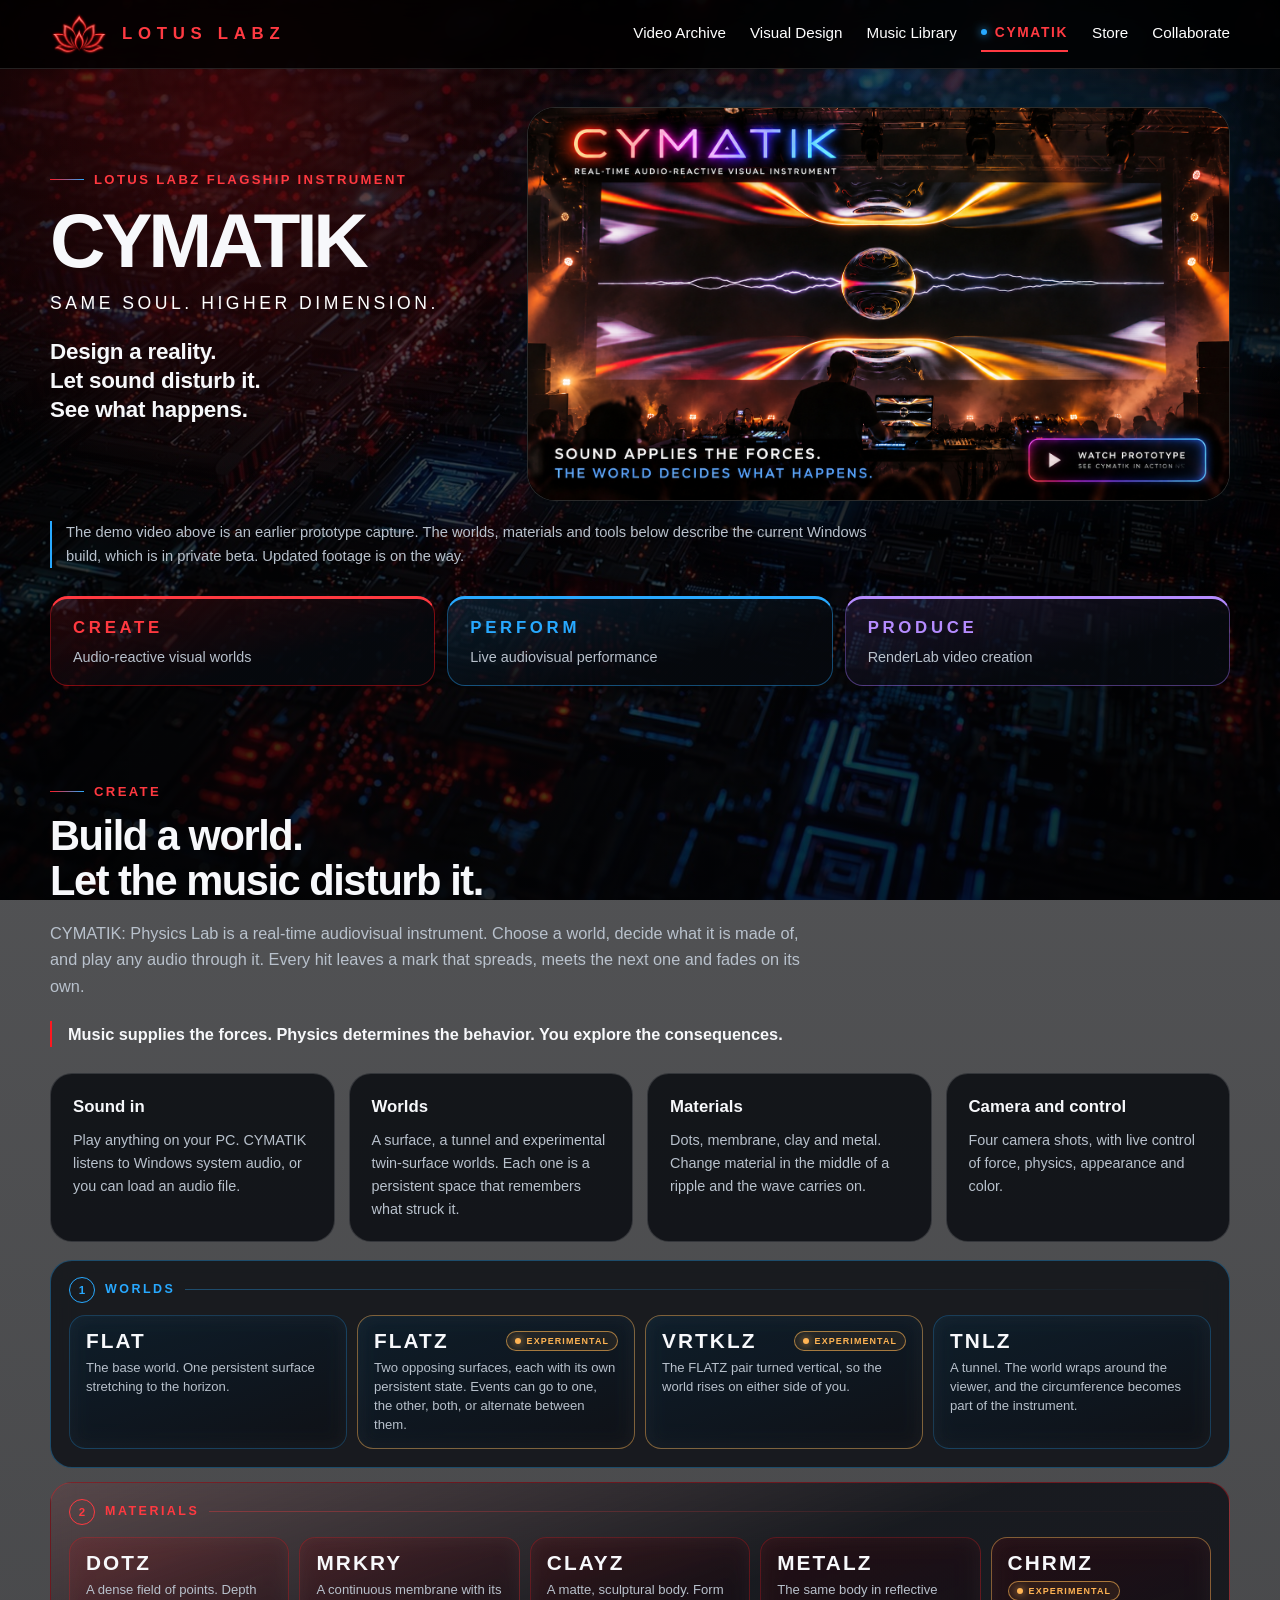
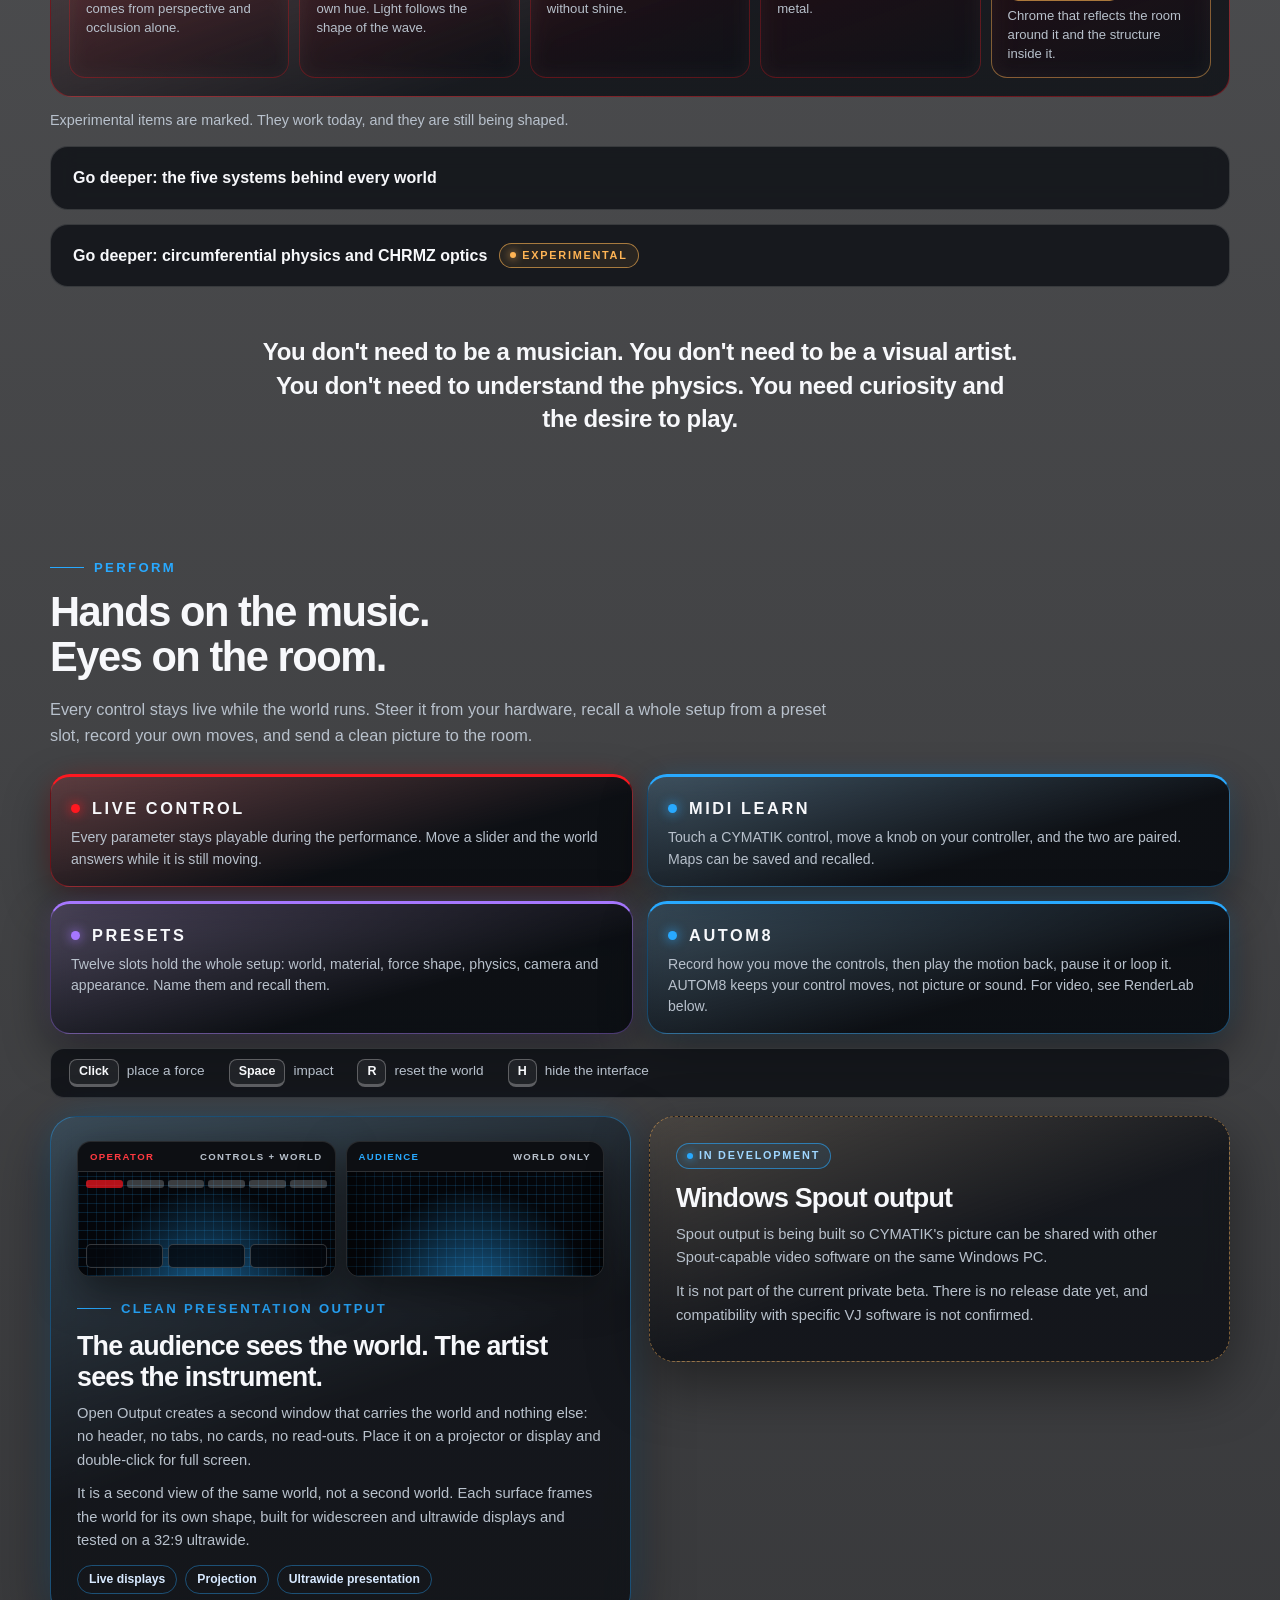
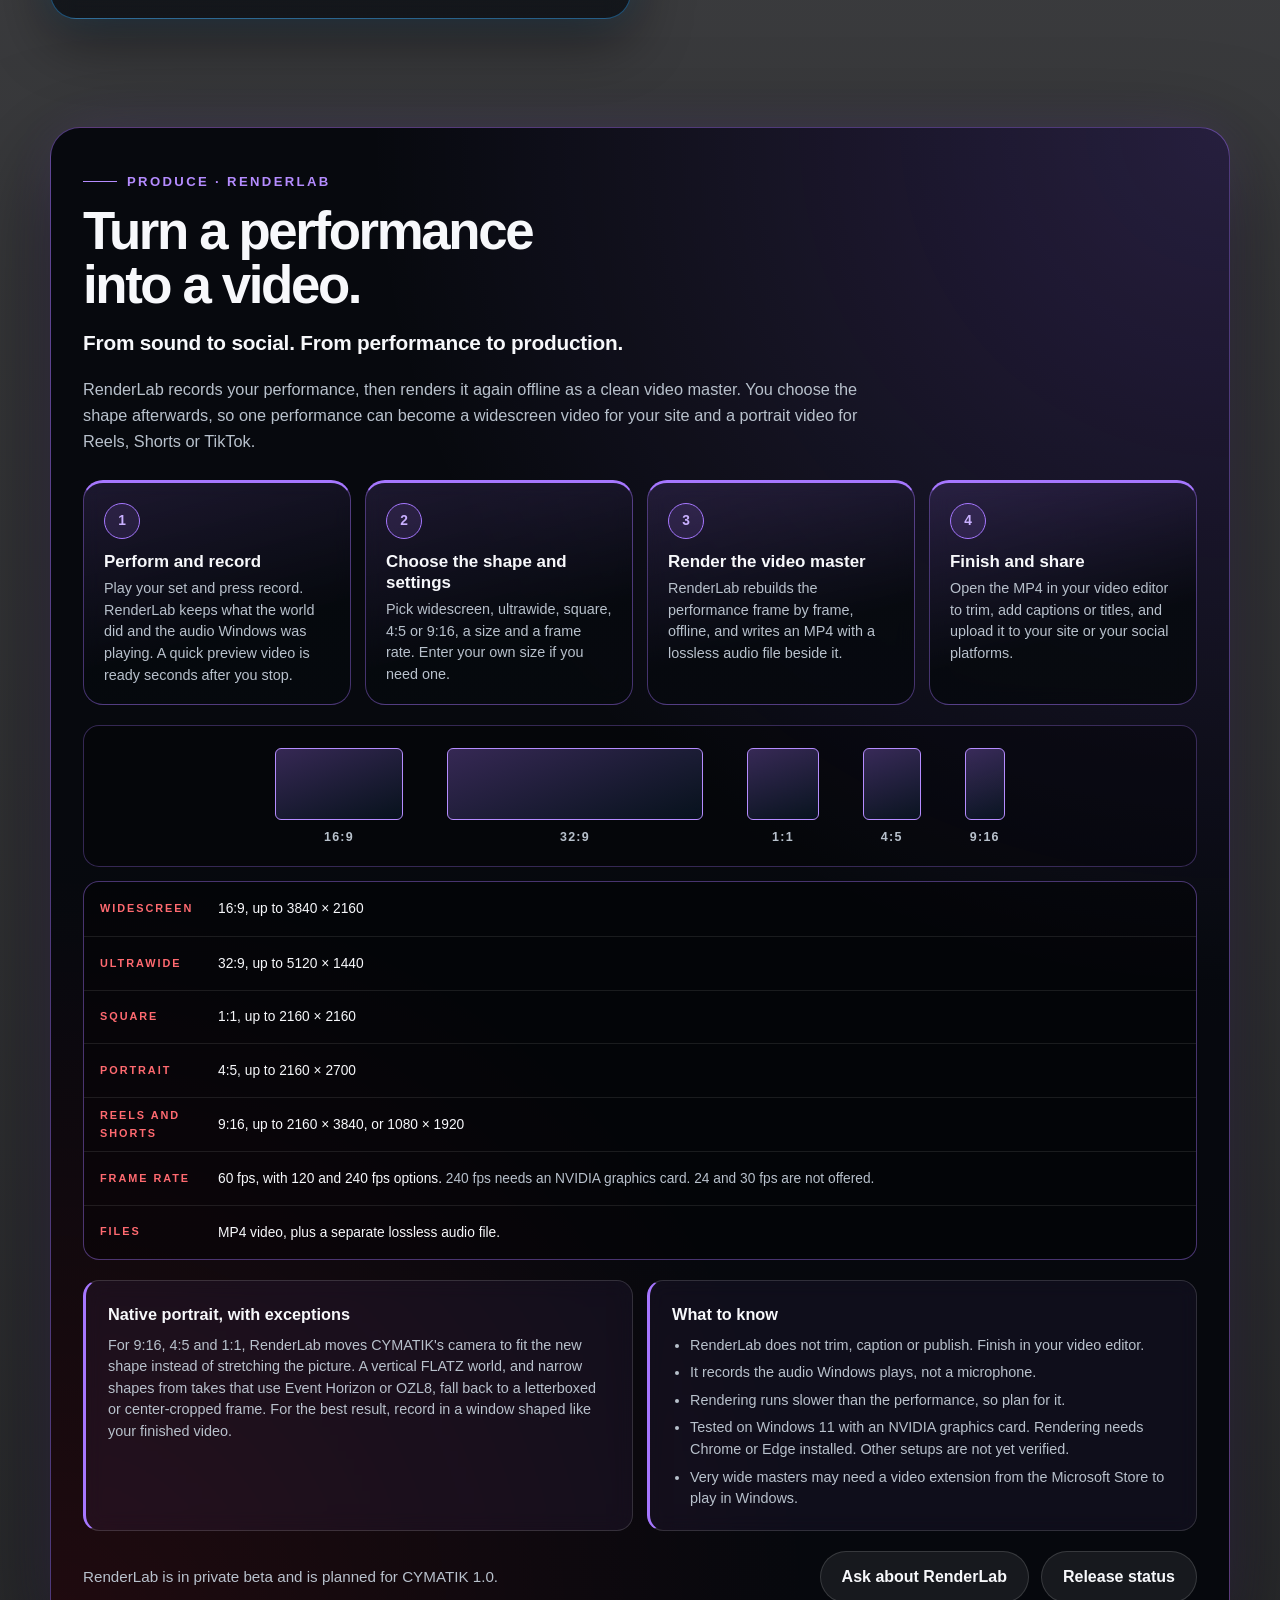
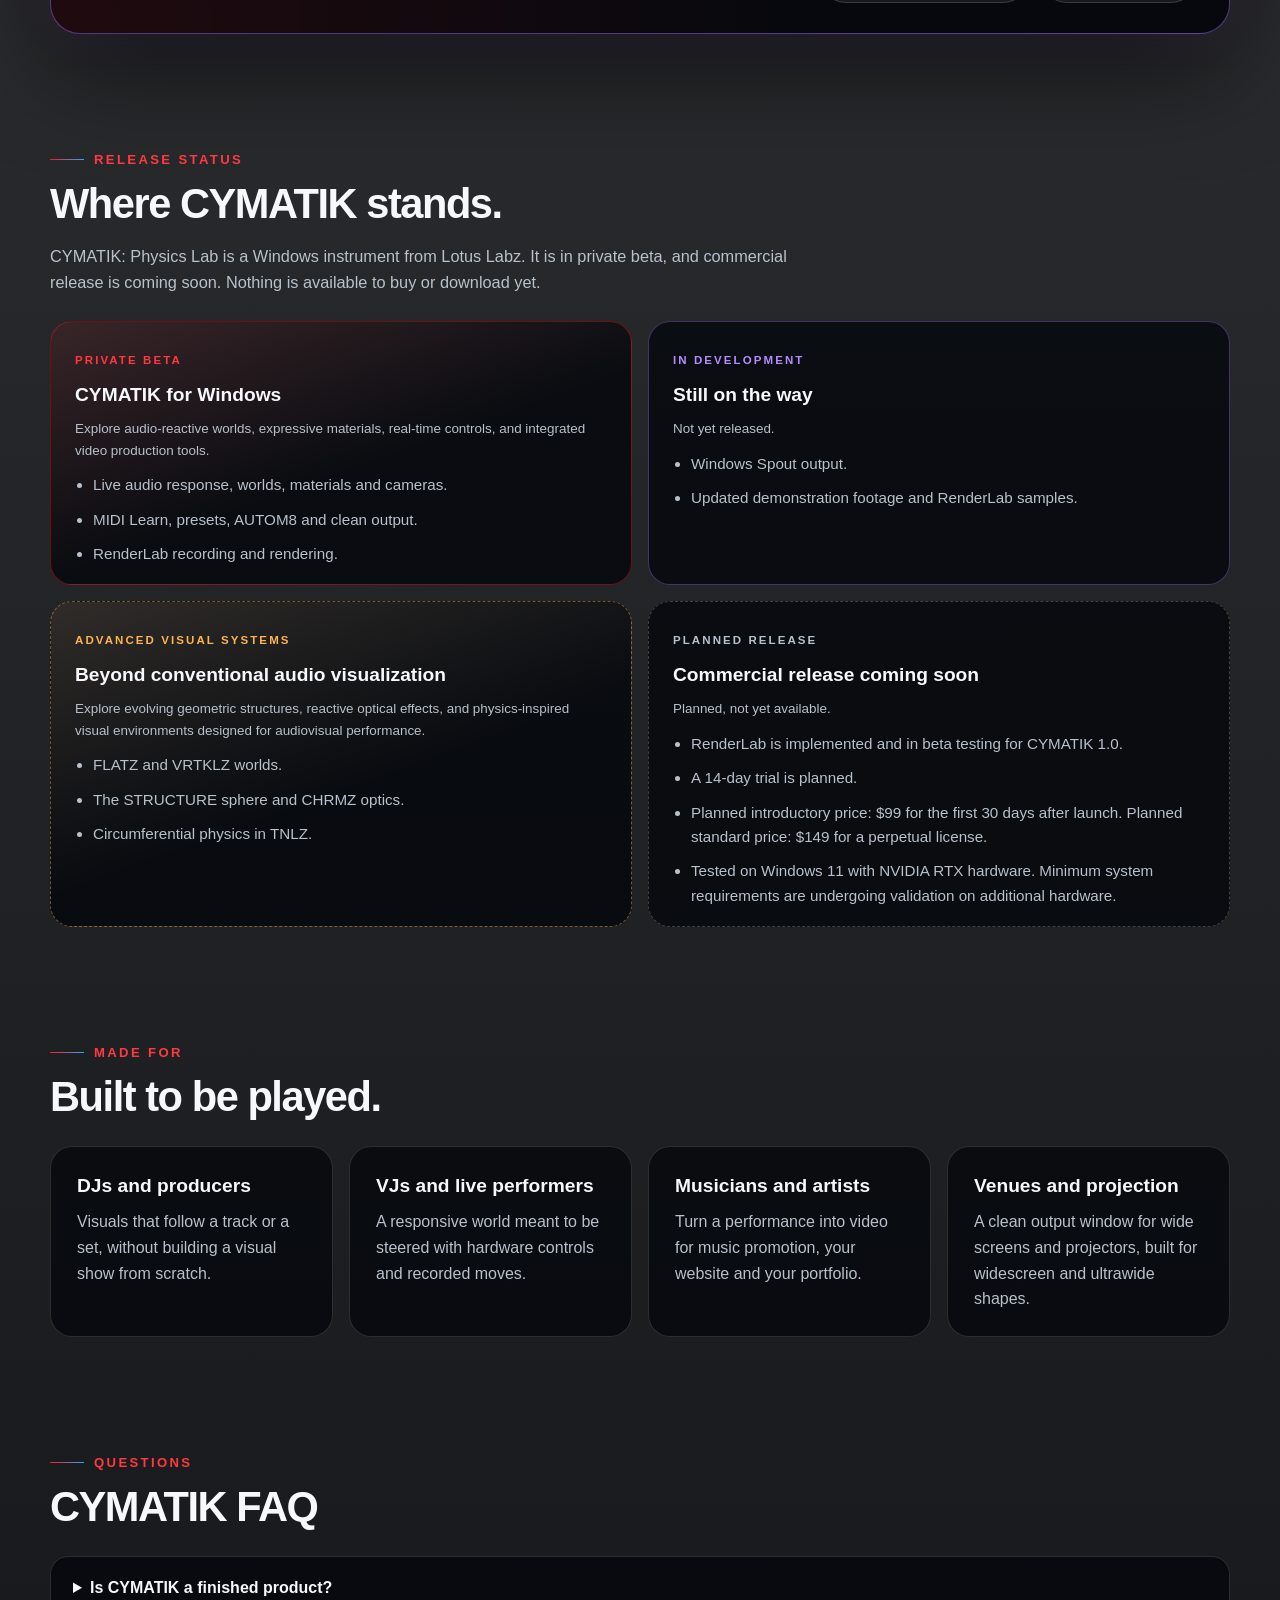
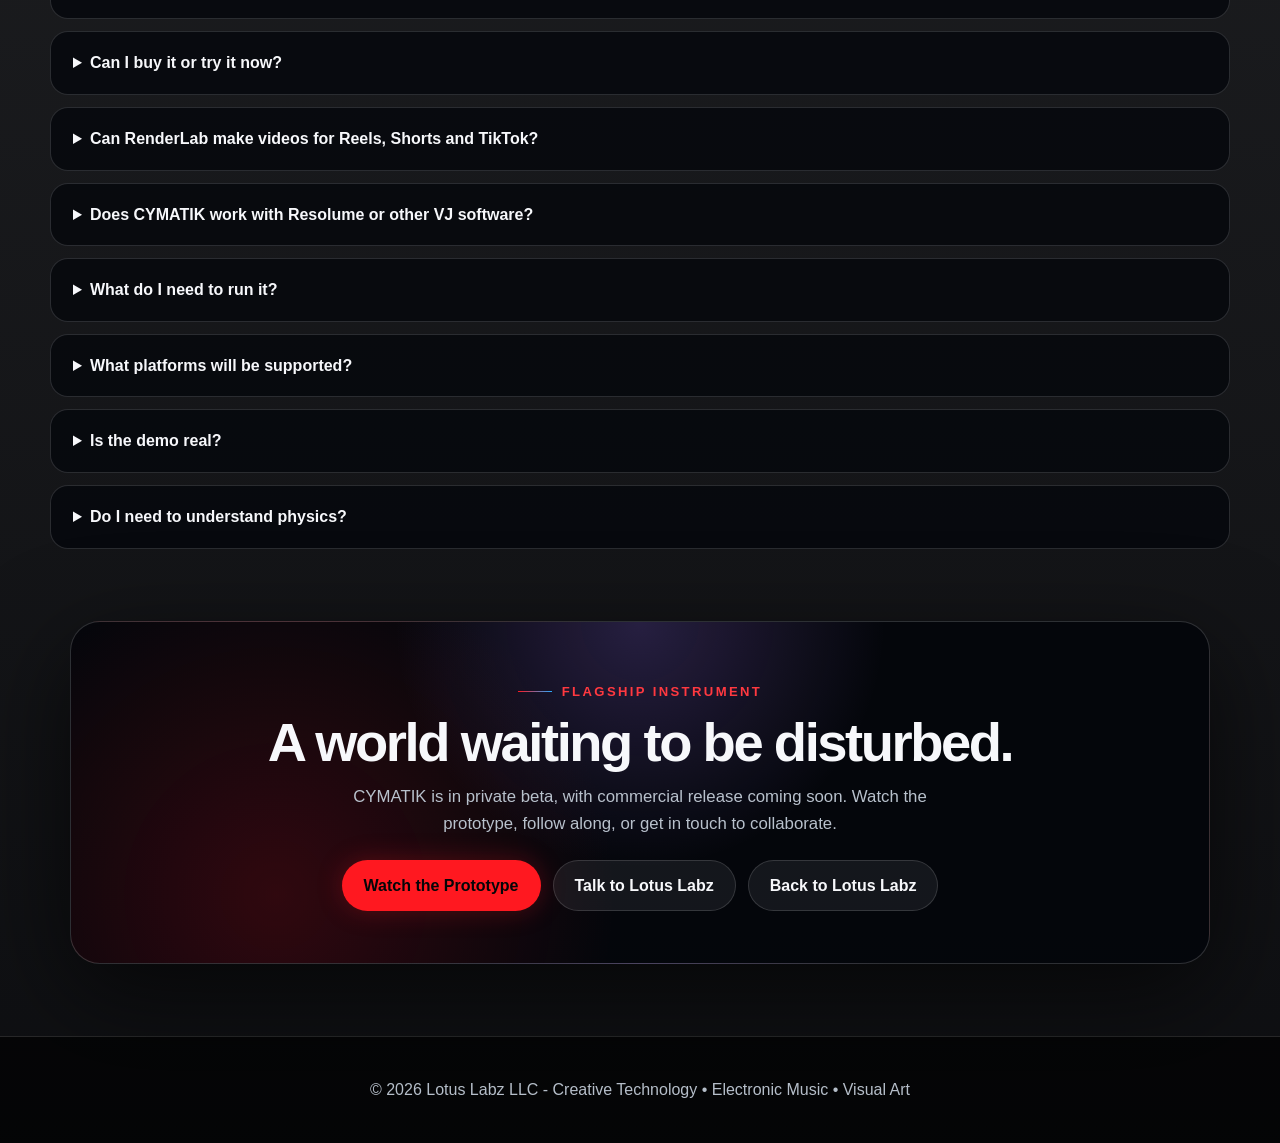
==== commit cedf3eac: "CYMATIK and Store: final Phase 1 content corrections cymatik/index.html — Release Status tier cards:" ====
--- a/cymatik/index.html
+++ b/cymatik/index.html
@@ -3,13 +3,29 @@
 <head>
 <meta charset="UTF-8">
 <meta name="viewport" content="width=device-width,initial-scale=1">
+<link rel="icon" href="/favicon.ico" sizes="any">
+<link rel="icon" type="image/png" href="/assets/favicon-32x32.png" sizes="32x32">
+<link rel="icon" type="image/png" href="/assets/favicon-16x16.png" sizes="16x16">
+<link rel="icon" type="image/png" href="/assets/favicon-192x192.png" sizes="192x192">
+<link rel="apple-touch-icon" href="/assets/apple-touch-icon.png">
 <title>CYMATIK: Physics Lab | Audio-Reactive Visual Instrument by Lotus Labz</title>
 <meta name="description" content="CYMATIK: Physics Lab is an audio-reactive visual instrument for Windows. Create worlds, perform them live and render them as video with RenderLab. In private beta. Commercial release coming soon.">
+<meta property="og:type" content="website">
+<meta property="og:site_name" content="Lotus Labz">
+<meta property="og:title" content="CYMATIK: Physics Lab | Audio-Reactive Visual Instrument by Lotus Labz">
+<meta property="og:description" content="CYMATIK: Physics Lab is an audio-reactive visual instrument for Windows. Create worlds, perform them live and render them as video with RenderLab. In private beta. Commercial release coming soon.">
+<meta property="og:url" content="https://www.lotuslabz.net/cymatik/">
+<meta property="og:image" content="https://www.lotuslabz.net/assets/cymatik-live-performance-promo.png">
+<meta name="twitter:card" content="summary_large_image">
+<meta name="twitter:title" content="CYMATIK: Physics Lab | Audio-Reactive Visual Instrument by Lotus Labz">
+<meta name="twitter:description" content="CYMATIK: Physics Lab is an audio-reactive visual instrument for Windows. Create worlds, perform them live and render them as video with RenderLab. In private beta. Commercial release coming soon.">
+<meta name="twitter:image" content="https://www.lotuslabz.net/assets/cymatik-live-performance-promo.png">
 <link rel="stylesheet" href="../assets/storefront.css">
 <link rel="stylesheet" href="../assets/cymatik-features.css"><link rel="stylesheet" href="../assets/site.css"><script src="../assets/site.js"></script></head>
 <body>
+<a href="#main" class="skip-link">Skip to main content</a>
 <header class="site-header"><nav class="site-nav" aria-label="Primary"><a class="brand" href="../" aria-label="Lotus Labz home"><img class="brand-mark" src="../assets/lotus-labz-mark-red-v2-web.png" alt=""><span class="brand-word">Lotus Labz</span></a><button type="button" class="nav-toggle" aria-expanded="false" aria-controls="site-menu" aria-label="Open menu"><span class="bars"></span></button><ul class="site-menu" id="site-menu"><li><a href="../visuals.html">Video Archive</a></li><li><a href="../design.html">Visual Design</a></li><li><a href="../music.html">Music Library</a></li><li><a class="nav-cymatik" href="../cymatik/" aria-current="page">CYMATIK</a></li><li><a href="../store/">Store</a></li><li><a href="../lotus-labz.html">Collaborate</a></li></ul></nav></header>
-<main>
+<main id="main">
 
 <section class="product-hero shell"><div class="product-layout"><div class="product-copy"><span class="eyebrow">Lotus Labz Flagship Instrument</span><h1>CYMATIK</h1><div class="tagline">Same soul. Higher dimension.</div><p class="concept">Design a reality.<br>Let sound disturb it.<br>See what happens.</p></div>
 <div class="product-visual"><div class="cymatik-stage" id="cymatikStage"><div class="cymatik-promo"><img class="cymatik-card" src="../assets/cymatik-live-performance-promo.png" alt="CYMATIK by Lotus Labz — live performance. Audio-reactive visual instrument in action."><button type="button" class="cymatik-trigger cymatik-trigger--watchproto" data-cymatik-open aria-label="Watch the CYMATIK prototype demo"></button></div><div class="cymatik-player"><video class="cymatik-video" id="cymatikVideo" controls playsinline preload="none"><source src="../media/cymatik-web-preview.mp4" type="video/mp4">Your browser does not support the video tag.</video><button type="button" class="cymatik-close" id="cymatikClose" aria-label="Close demo and return to the CYMATIK card">&times;</button></div></div></div></div>
@@ -89,10 +105,10 @@
 
 <section class="section shell" id="status" aria-labelledby="status-title"><div class="section-head"><span class="eyebrow">Release status</span><h2 id="status-title">Where CYMATIK stands.</h2><p>CYMATIK: Physics Lab is a Windows instrument from Lotus Labz. It is in private beta, and commercial release is coming soon. Nothing is available to buy or download yet.</p></div>
 <div class="tier-grid tier-grid--four">
-<article class="tier tier--built"><span class="tier-label">Private beta</span><h3>The Windows build</h3><p class="tier-intro">What this page describes.</p><ul><li>Live audio response, worlds, materials and cameras.</li><li>MIDI Learn, presets, AUTOM8 and clean output.</li><li>RenderLab recording and rendering.</li></ul></article>
+<article class="tier tier--built"><span class="tier-label">Private beta</span><h3>CYMATIK for Windows</h3><p class="tier-intro">Explore audio-reactive worlds, expressive materials, real-time controls, and integrated video production tools.</p><ul><li>Live audio response, worlds, materials and cameras.</li><li>MIDI Learn, presets, AUTOM8 and clean output.</li><li>RenderLab recording and rendering.</li></ul></article>
 <article class="tier tier--dev"><span class="tier-label">In development</span><h3>Still on the way</h3><p class="tier-intro">Not yet released.</p><ul><li>Windows Spout output.</li><li>Updated demonstration footage and RenderLab samples.</li></ul></article>
-<article class="tier tier--exp"><span class="tier-label">Experimental</span><h3>Working, still being shaped</h3><p class="tier-intro">Marked on this page.</p><ul><li>FLATZ and VRTKLZ worlds.</li><li>The STRUCTURE sphere and CHRMZ optics.</li><li>Circumferential physics in TNLZ.</li></ul></article>
-<article class="tier tier--next"><span class="tier-label">Planned release</span><h3>Commercial release coming soon</h3><p class="tier-intro">Planned, not yet available.</p><ul><li>RenderLab is planned for CYMATIK 1.0.</li><li>A 14-day trial is planned.</li><li>Planned introductory price: $99 for the first 30 days after launch. Planned standard price: $149 for a perpetual license.</li><li>Windows 11 and an NVIDIA graphics card are recommended based on current testing. Final system requirements are pending validation.</li></ul></article>
+<article class="tier tier--exp"><span class="tier-label">Advanced Visual Systems</span><h3>Beyond conventional audio visualization</h3><p class="tier-intro">Explore evolving geometric structures, reactive optical effects, and physics-inspired visual environments designed for audiovisual performance.</p><ul><li>FLATZ and VRTKLZ worlds.</li><li>The STRUCTURE sphere and CHRMZ optics.</li><li>Circumferential physics in TNLZ.</li></ul></article>
+<article class="tier tier--next"><span class="tier-label">Planned release</span><h3>Commercial release coming soon</h3><p class="tier-intro">Planned, not yet available.</p><ul><li>RenderLab is implemented and in beta testing for CYMATIK 1.0.</li><li>A 14-day trial is planned.</li><li>Planned introductory price: $99 for the first 30 days after launch. Planned standard price: $149 for a perpetual license.</li><li>Tested on Windows 11 with NVIDIA RTX hardware. Minimum system requirements are undergoing validation on additional hardware.</li></ul></article>
 </div></section>
 
 <section class="section shell" id="future"><div class="section-head"><span class="eyebrow">Made for</span><h2>Built to be played.</h2></div><div class="audience-grid"><article class="control-card"><h3>DJs and producers</h3><p>Visuals that follow a track or a set, without building a visual show from scratch.</p></article><article class="control-card"><h3>VJs and live performers</h3><p>A responsive world meant to be steered with hardware controls and recorded moves.</p></article><article class="control-card"><h3>Musicians and artists</h3><p>Turn a performance into video for music promotion, your website and your portfolio.</p></article><article class="control-card"><h3>Venues and projection</h3><p>A clean output window for wide screens and projectors, built for widescreen and ultrawide shapes.</p></article></div></section>
--- a/assets/site.css
+++ b/assets/site.css
@@ -1,4 +1,8 @@
 /* Lotus Labz shared header + bridge styles. Loaded last on every page so it wins over per-page legacy header rules. */
+
+/* Skip to main content — visually hidden until focused by keyboard */
+.skip-link{position:absolute;left:50%;top:-100%;transform:translateX(-50%);padding:10px 22px;background:#ff1820;color:#fff;font-weight:700;font-size:.9rem;text-decoration:none;border-radius:0 0 8px 8px;white-space:nowrap;z-index:999;transition:top .15s}
+.skip-link:focus{top:0;outline:2px solid #fff;outline-offset:2px}
 .site-header{padding:12px 22px;border-bottom:1px solid rgba(255,255,255,.13);background:rgba(0,0,0,.84);-webkit-backdrop-filter:blur(14px);backdrop-filter:blur(14px);position:sticky;top:0;z-index:30}
 .site-header .site-nav{display:flex;flex-direction:row;align-items:center;justify-content:space-between;max-width:1180px;margin:0 auto;gap:24px}
 .site-header .brand{display:flex;align-items:center;gap:14px;flex:none;color:#fff;text-decoration:none}
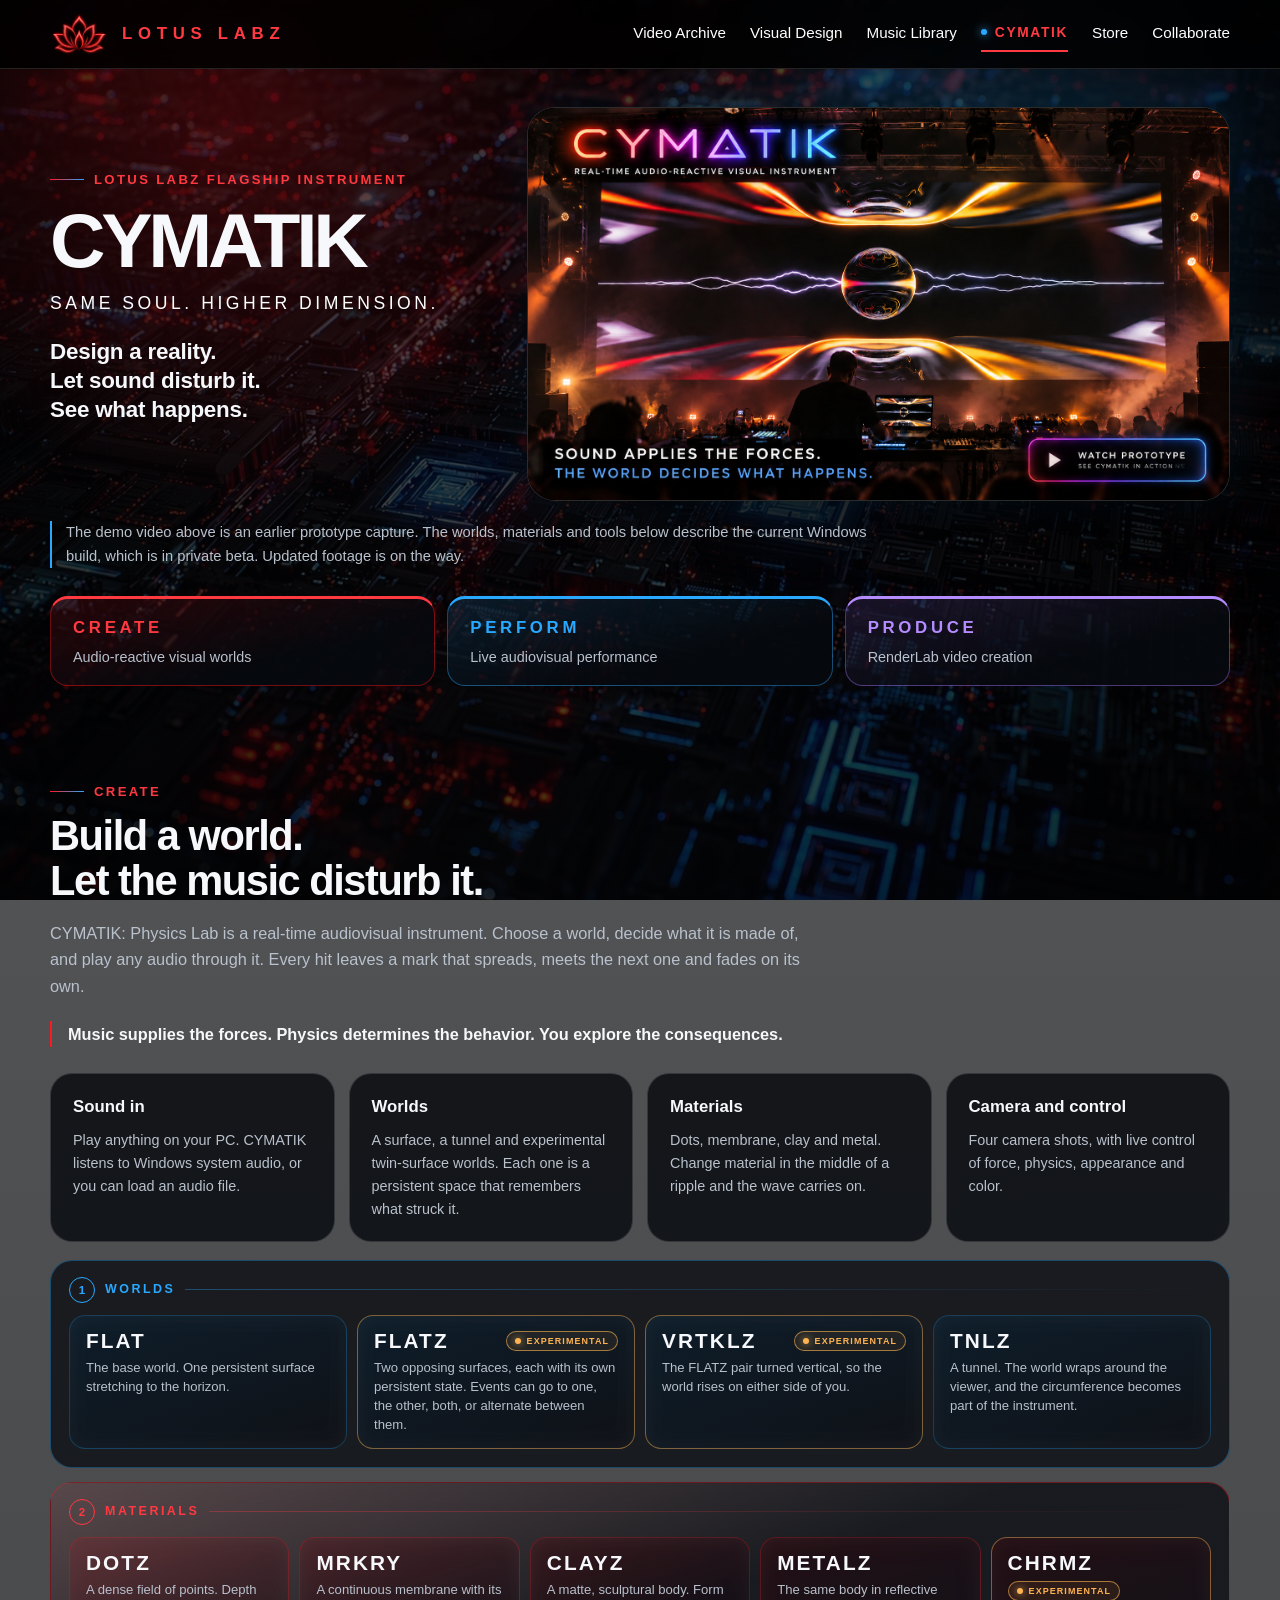
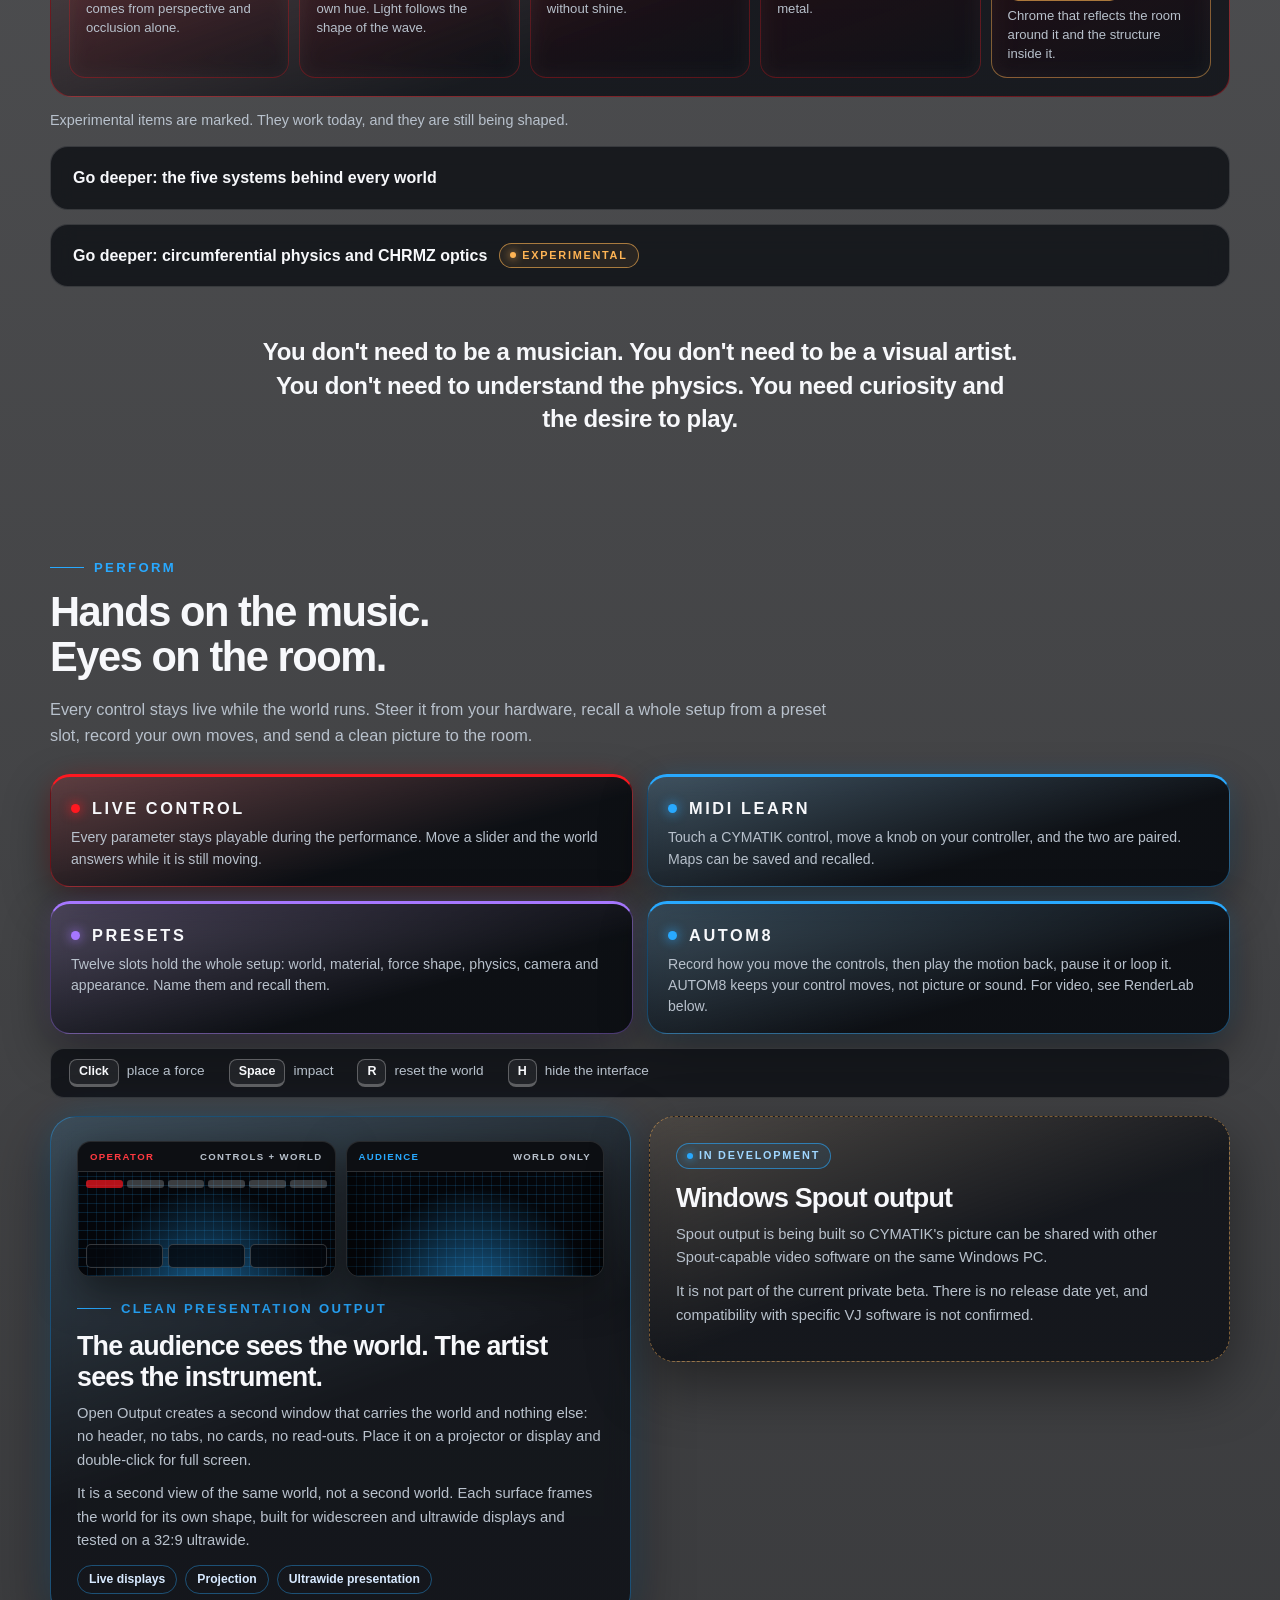
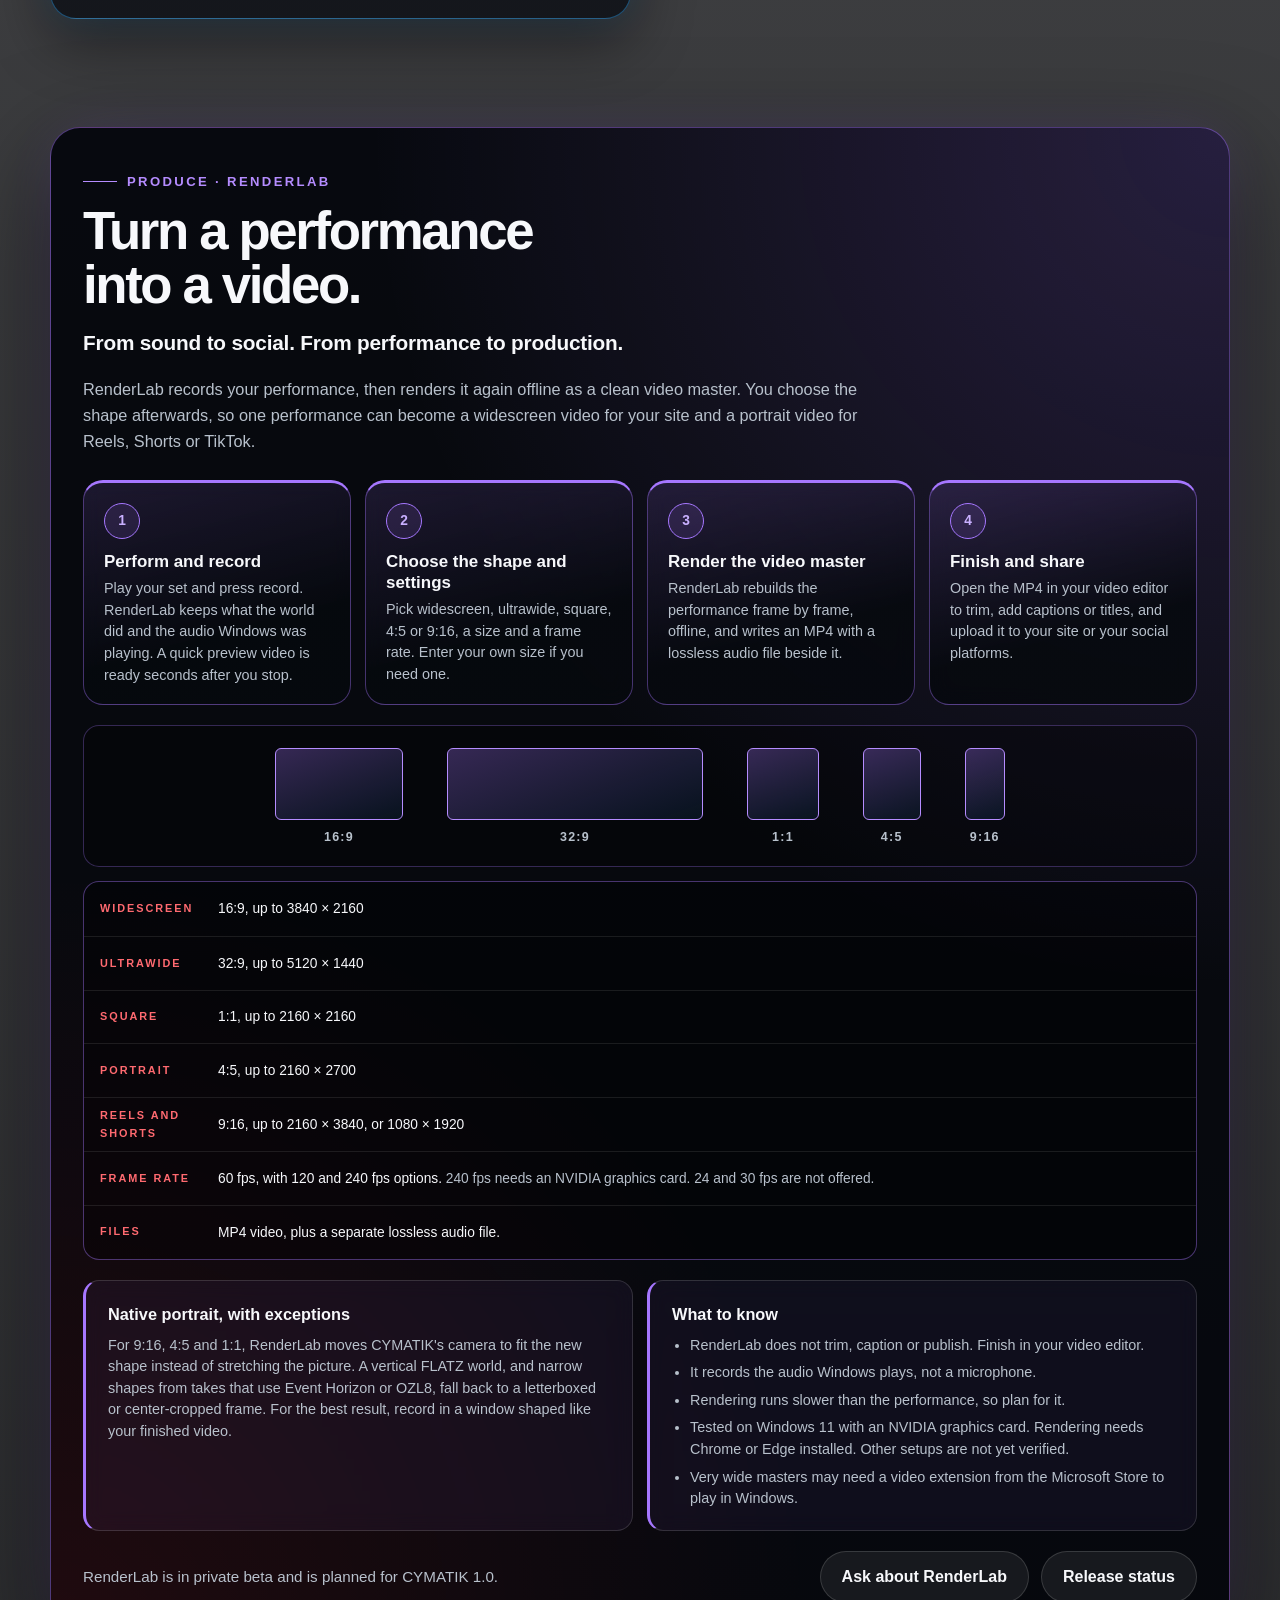
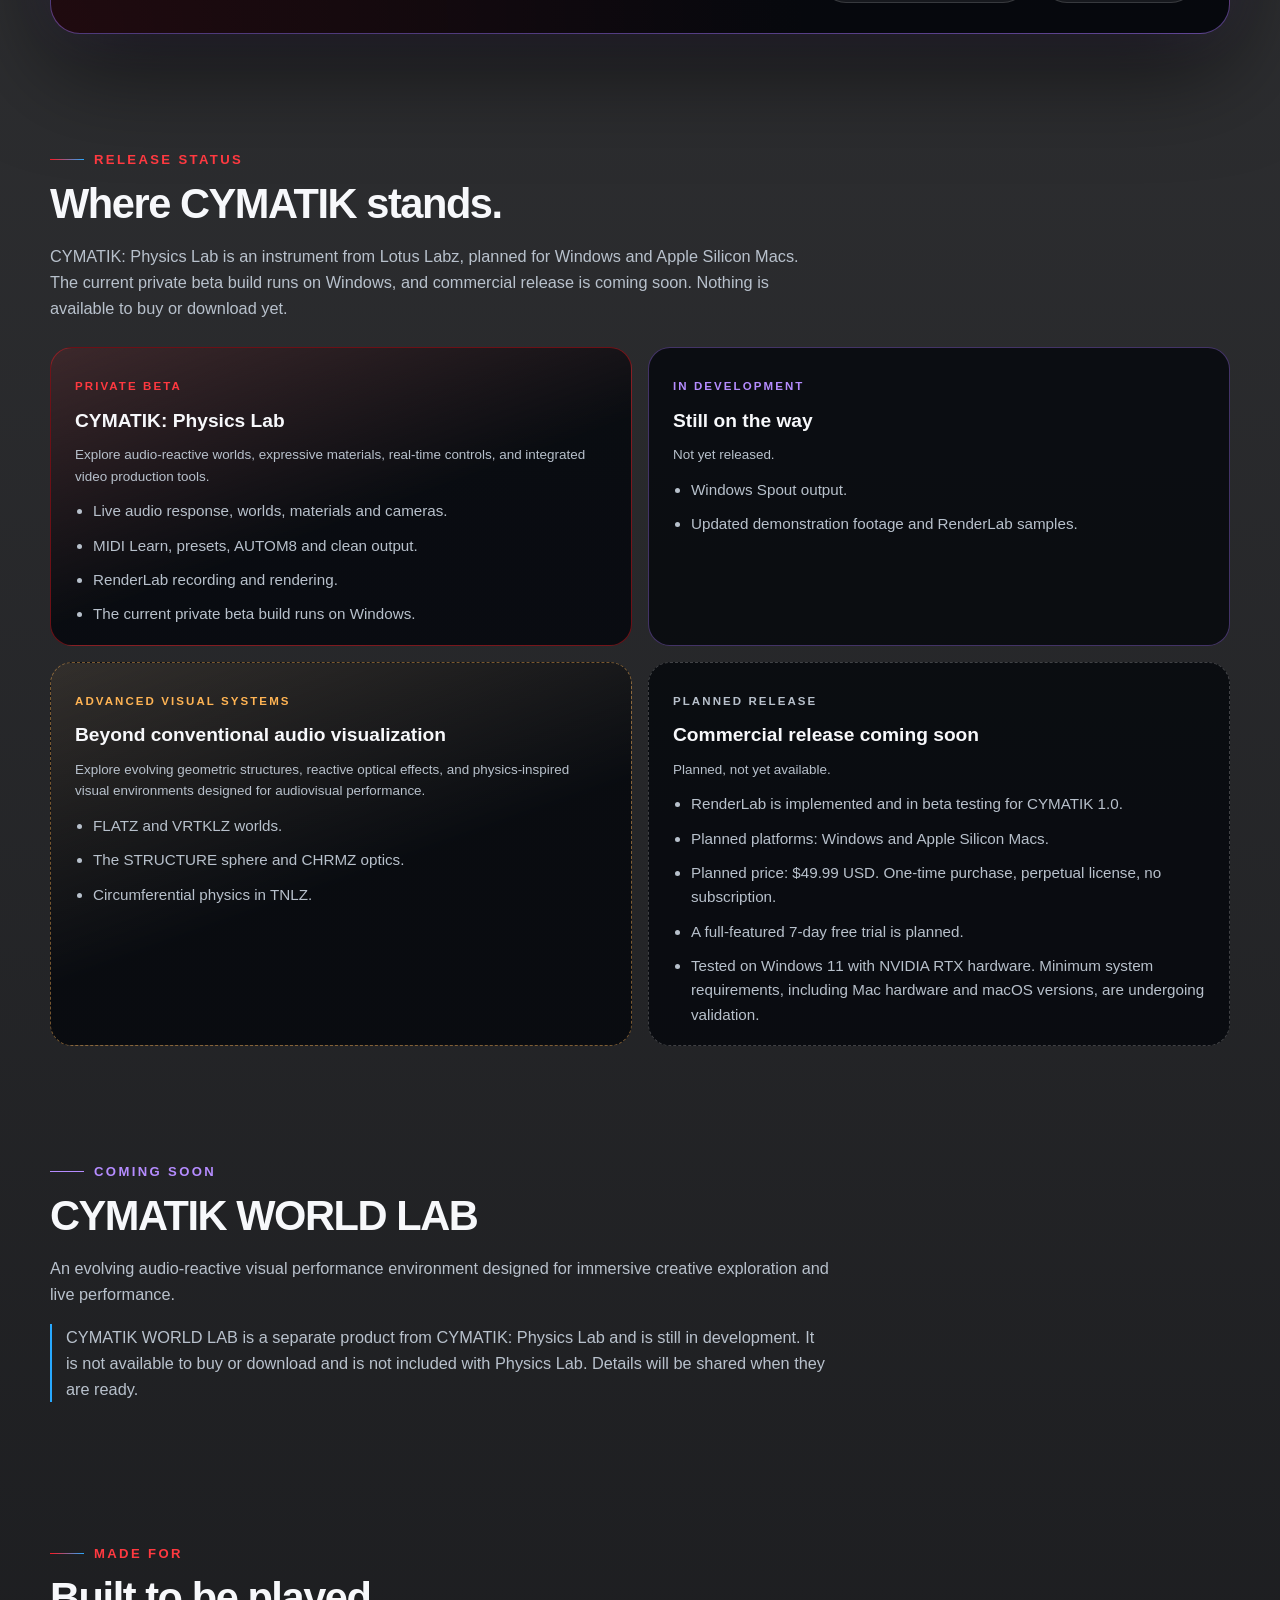
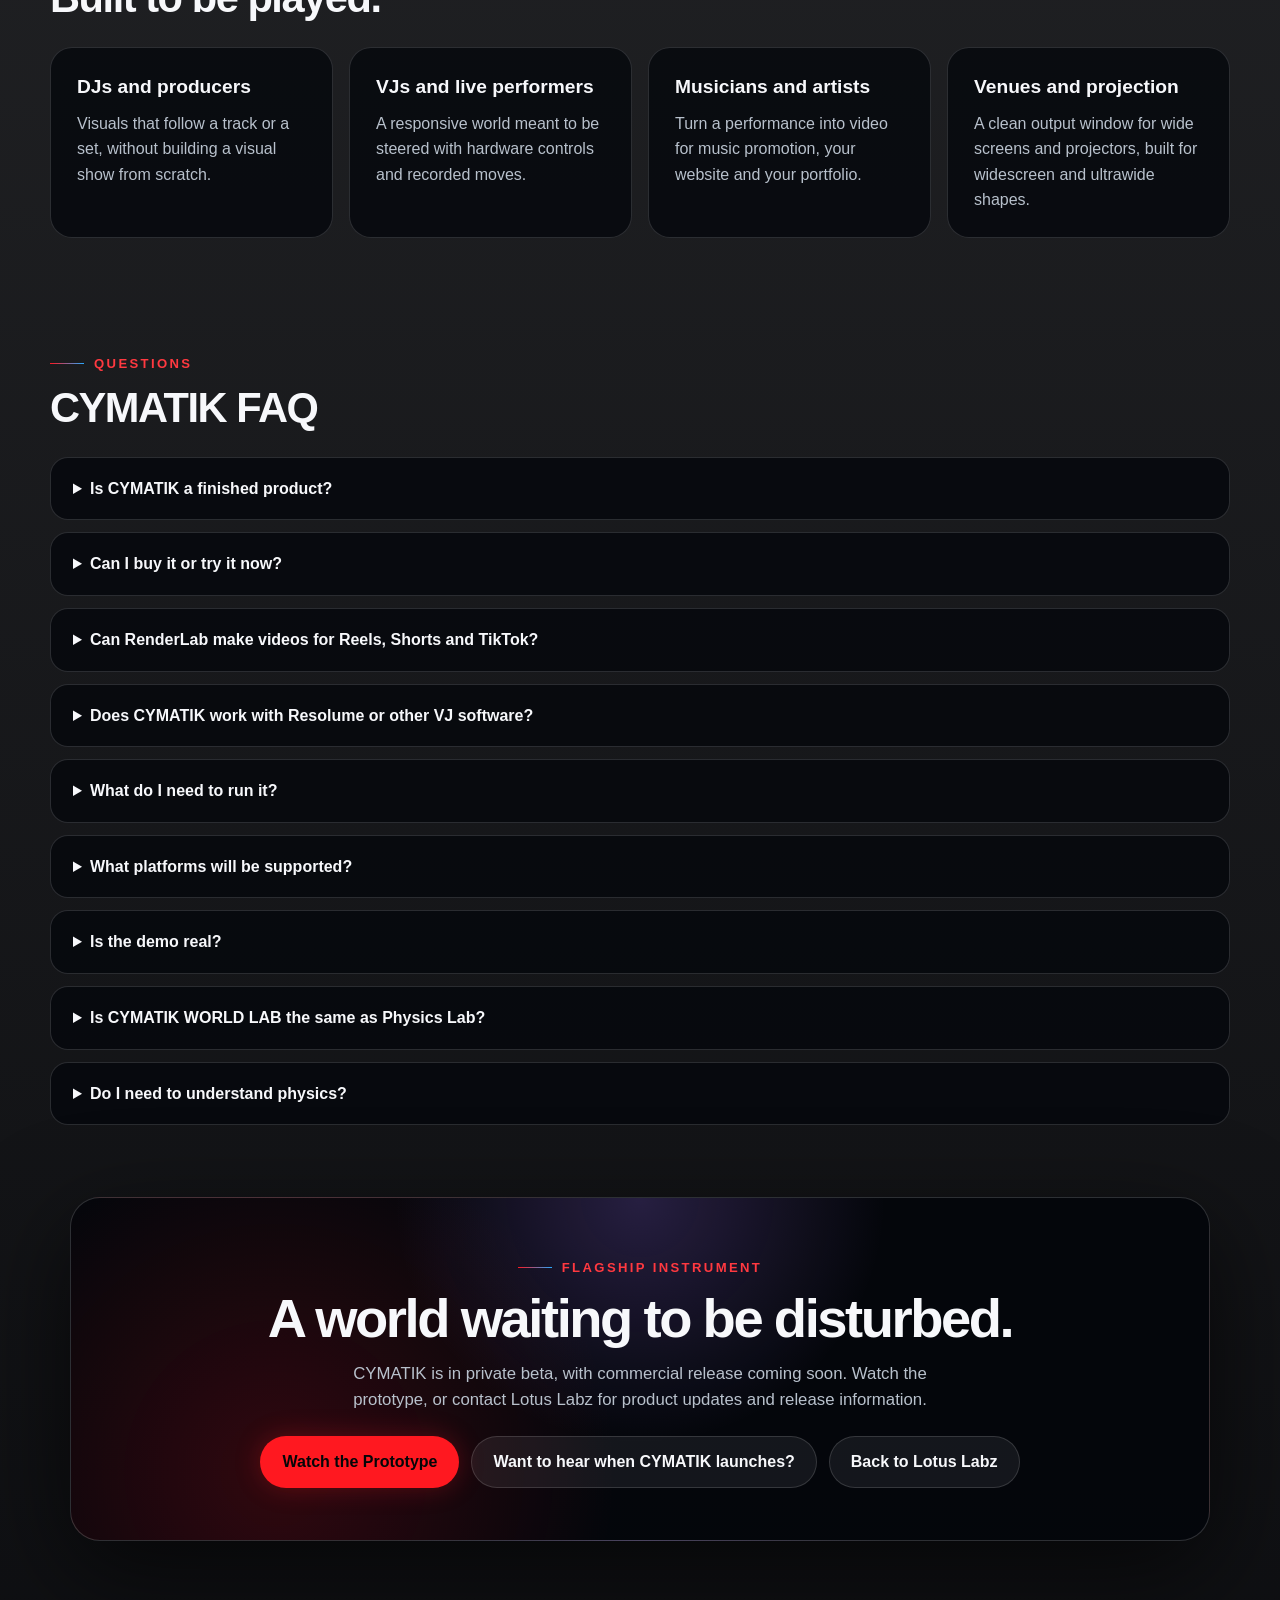
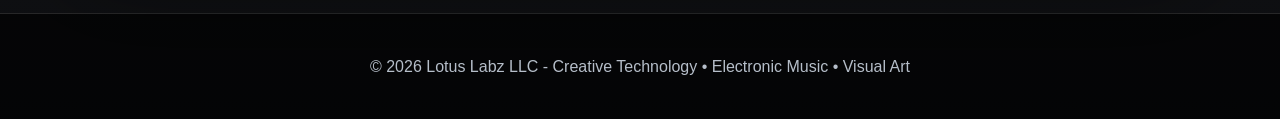
==== commit 16a5fdb8: "Website correction campaign: pricing, platforms, canonical host, defects P0: Physics Lab planned pri" ====
--- a/cymatik/index.html
+++ b/cymatik/index.html
@@ -2,24 +2,24 @@
 <html lang="en">
 <head>
 <meta charset="UTF-8">
-<meta name="viewport" content="width=device-width,initial-scale=1">
+<meta name="viewport" content="width=device-width,initial-scale=1"><link rel="canonical" href="https://lotuslabz.net/cymatik/">
 <link rel="icon" href="/favicon.ico" sizes="any">
 <link rel="icon" type="image/png" href="/assets/favicon-32x32.png" sizes="32x32">
 <link rel="icon" type="image/png" href="/assets/favicon-16x16.png" sizes="16x16">
 <link rel="icon" type="image/png" href="/assets/favicon-192x192.png" sizes="192x192">
 <link rel="apple-touch-icon" href="/assets/apple-touch-icon.png">
 <title>CYMATIK: Physics Lab | Audio-Reactive Visual Instrument by Lotus Labz</title>
-<meta name="description" content="CYMATIK: Physics Lab is an audio-reactive visual instrument for Windows. Create worlds, perform them live and render them as video with RenderLab. In private beta. Commercial release coming soon.">
+<meta name="description" content="CYMATIK: Physics Lab is an audio-reactive visual instrument planned for Windows and Apple Silicon Macs. Create worlds, perform them live and render them as video with RenderLab. In private beta. Commercial release coming soon.">
 <meta property="og:type" content="website">
 <meta property="og:site_name" content="Lotus Labz">
 <meta property="og:title" content="CYMATIK: Physics Lab | Audio-Reactive Visual Instrument by Lotus Labz">
-<meta property="og:description" content="CYMATIK: Physics Lab is an audio-reactive visual instrument for Windows. Create worlds, perform them live and render them as video with RenderLab. In private beta. Commercial release coming soon.">
-<meta property="og:url" content="https://www.lotuslabz.net/cymatik/">
-<meta property="og:image" content="https://www.lotuslabz.net/assets/cymatik-live-performance-promo.png">
+<meta property="og:description" content="CYMATIK: Physics Lab is an audio-reactive visual instrument planned for Windows and Apple Silicon Macs. Create worlds, perform them live and render them as video with RenderLab. In private beta. Commercial release coming soon.">
+<meta property="og:url" content="https://lotuslabz.net/cymatik/">
+<meta property="og:image" content="https://lotuslabz.net/assets/cymatik-live-performance-promo.png">
 <meta name="twitter:card" content="summary_large_image">
 <meta name="twitter:title" content="CYMATIK: Physics Lab | Audio-Reactive Visual Instrument by Lotus Labz">
-<meta name="twitter:description" content="CYMATIK: Physics Lab is an audio-reactive visual instrument for Windows. Create worlds, perform them live and render them as video with RenderLab. In private beta. Commercial release coming soon.">
-<meta name="twitter:image" content="https://www.lotuslabz.net/assets/cymatik-live-performance-promo.png">
+<meta name="twitter:description" content="CYMATIK: Physics Lab is an audio-reactive visual instrument planned for Windows and Apple Silicon Macs. Create worlds, perform them live and render them as video with RenderLab. In private beta. Commercial release coming soon.">
+<meta name="twitter:image" content="https://lotuslabz.net/assets/cymatik-live-performance-promo.png">
 <link rel="stylesheet" href="../assets/storefront.css">
 <link rel="stylesheet" href="../assets/cymatik-features.css"><link rel="stylesheet" href="../assets/site.css"><script src="../assets/site.js"></script></head>
 <body>
@@ -103,28 +103,31 @@
 <div class="produce-foot"><p>RenderLab is in private beta and is planned for CYMATIK 1.0.</p><div class="button-row"><a class="btn secondary" href="mailto:jynx@lotuslabz.net?subject=CYMATIK%20RenderLab">Ask about RenderLab</a><a class="btn secondary" href="#status">Release status</a></div></div>
 </div></section>
 
-<section class="section shell" id="status" aria-labelledby="status-title"><div class="section-head"><span class="eyebrow">Release status</span><h2 id="status-title">Where CYMATIK stands.</h2><p>CYMATIK: Physics Lab is a Windows instrument from Lotus Labz. It is in private beta, and commercial release is coming soon. Nothing is available to buy or download yet.</p></div>
+<section class="section shell" id="status" aria-labelledby="status-title"><div class="section-head"><span class="eyebrow">Release status</span><h2 id="status-title">Where CYMATIK stands.</h2><p>CYMATIK: Physics Lab is an instrument from Lotus Labz, planned for Windows and Apple Silicon Macs. The current private beta build runs on Windows, and commercial release is coming soon. Nothing is available to buy or download yet.</p></div>
 <div class="tier-grid tier-grid--four">
-<article class="tier tier--built"><span class="tier-label">Private beta</span><h3>CYMATIK for Windows</h3><p class="tier-intro">Explore audio-reactive worlds, expressive materials, real-time controls, and integrated video production tools.</p><ul><li>Live audio response, worlds, materials and cameras.</li><li>MIDI Learn, presets, AUTOM8 and clean output.</li><li>RenderLab recording and rendering.</li></ul></article>
+<article class="tier tier--built"><span class="tier-label">Private beta</span><h3>CYMATIK: Physics Lab</h3><p class="tier-intro">Explore audio-reactive worlds, expressive materials, real-time controls, and integrated video production tools.</p><ul><li>Live audio response, worlds, materials and cameras.</li><li>MIDI Learn, presets, AUTOM8 and clean output.</li><li>RenderLab recording and rendering.</li><li>The current private beta build runs on Windows.</li></ul></article>
 <article class="tier tier--dev"><span class="tier-label">In development</span><h3>Still on the way</h3><p class="tier-intro">Not yet released.</p><ul><li>Windows Spout output.</li><li>Updated demonstration footage and RenderLab samples.</li></ul></article>
 <article class="tier tier--exp"><span class="tier-label">Advanced Visual Systems</span><h3>Beyond conventional audio visualization</h3><p class="tier-intro">Explore evolving geometric structures, reactive optical effects, and physics-inspired visual environments designed for audiovisual performance.</p><ul><li>FLATZ and VRTKLZ worlds.</li><li>The STRUCTURE sphere and CHRMZ optics.</li><li>Circumferential physics in TNLZ.</li></ul></article>
-<article class="tier tier--next"><span class="tier-label">Planned release</span><h3>Commercial release coming soon</h3><p class="tier-intro">Planned, not yet available.</p><ul><li>RenderLab is implemented and in beta testing for CYMATIK 1.0.</li><li>A 14-day trial is planned.</li><li>Planned introductory price: $99 for the first 30 days after launch. Planned standard price: $149 for a perpetual license.</li><li>Tested on Windows 11 with NVIDIA RTX hardware. Minimum system requirements are undergoing validation on additional hardware.</li></ul></article>
+<article class="tier tier--next"><span class="tier-label">Planned release</span><h3>Commercial release coming soon</h3><p class="tier-intro">Planned, not yet available.</p><ul><li>RenderLab is implemented and in beta testing for CYMATIK 1.0.</li><li>Planned platforms: Windows and Apple Silicon Macs.</li><li>Planned price: $49.99 USD. One-time purchase, perpetual license, no subscription.</li><li>A full-featured 7-day free trial is planned.</li><li>Tested on Windows 11 with NVIDIA RTX hardware. Minimum system requirements, including Mac hardware and macOS versions, are undergoing validation.</li></ul></article>
 </div></section>
+
+<section class="section shell" id="world-lab" aria-labelledby="world-lab-title"><div class="section-head"><span class="eyebrow eyebrow--violet">Coming soon</span><h2 id="world-lab-title">CYMATIK WORLD LAB</h2><p>An evolving audio-reactive visual performance environment designed for immersive creative exploration and live performance.</p><p class="scope-note">CYMATIK WORLD LAB is a separate product from CYMATIK: Physics Lab and is still in development. It is not available to buy or download and is not included with Physics Lab. Details will be shared when they are ready.</p></div></section>
 
 <section class="section shell" id="future"><div class="section-head"><span class="eyebrow">Made for</span><h2>Built to be played.</h2></div><div class="audience-grid"><article class="control-card"><h3>DJs and producers</h3><p>Visuals that follow a track or a set, without building a visual show from scratch.</p></article><article class="control-card"><h3>VJs and live performers</h3><p>A responsive world meant to be steered with hardware controls and recorded moves.</p></article><article class="control-card"><h3>Musicians and artists</h3><p>Turn a performance into video for music promotion, your website and your portfolio.</p></article><article class="control-card"><h3>Venues and projection</h3><p>A clean output window for wide screens and projectors, built for widescreen and ultrawide shapes.</p></article></div></section>
 
 <section class="section shell" id="faq"><div class="section-head"><span class="eyebrow">Questions</span><h2>CYMATIK FAQ</h2></div><div class="faq">
-<details><summary>Is CYMATIK a finished product?</summary><p>Not yet. The Windows build of CYMATIK: Physics Lab is in private beta, and commercial release is coming soon. Experimental features are marked on this page.</p></details>
-<details><summary>Can I buy it or try it now?</summary><p>Not yet. Nothing can be purchased or downloaded today. A 14-day trial is planned, along with a $149 perpetual license. The planned introductory price is $99 for the first 30 days after launch. Lotus Labz will announce availability when the release is ready.</p></details>
+<details><summary>Is CYMATIK a finished product?</summary><p>Not yet. CYMATIK: Physics Lab is in private beta, and the current beta build runs on Windows. Commercial release is coming soon. Experimental features are marked on this page.</p></details>
+<details><summary>Can I buy it or try it now?</summary><p>Not yet. Nothing can be purchased or downloaded today, and no public release or public beta is available. The planned offer is $49.99 USD as a one-time purchase with a perpetual license and no subscription, plus a full-featured 7-day free trial. Lotus Labz will announce availability when the release is ready. To hear when it launches, email <a href="mailto:jynx@lotuslabz.net?subject=CYMATIK%20launch%20updates">jynx@lotuslabz.net</a>.</p></details>
 <details><summary>Can RenderLab make videos for Reels, Shorts and TikTok?</summary><p>RenderLab can render 9:16 portrait video, with the exceptions listed in the RenderLab section. It does not trim, caption or post. Open the MP4 in your video editor to finish it and upload it to the platform you use.</p></details>
 <details><summary>Does CYMATIK work with Resolume or other VJ software?</summary><p>Windows Spout output is in development. It is not released, and compatibility with specific VJ software has not been confirmed yet. Lotus Labz will say so here once it is.</p></details>
-<details><summary>What do I need to run it?</summary><p>Windows 11 and an NVIDIA graphics card are recommended, based on current testing. Final system requirements are pending validation, and no performance guarantees are published yet.</p></details>
-<details><summary>What platforms will be supported?</summary><p>CYMATIK is being built for Windows. Other platforms and plugin formats are not announced.</p></details>
+<details><summary>What do I need to run it?</summary><p>Current testing has been on Windows 11 with an NVIDIA graphics card. Final system requirements are pending validation, including Apple Silicon Mac hardware and macOS versions, and no performance guarantees are published yet.</p></details>
+<details><summary>What platforms will be supported?</summary><p>CYMATIK: Physics Lab is planned for commercial release on Windows and Apple Silicon Macs. Requirements are still being validated, and no public release is available yet. Other platforms and plugin formats are not announced.</p></details>
 <details><summary>Is the demo real?</summary><p>Yes. It was recorded from the running software, with the audio you hear driving the visuals. It is an earlier prototype capture, and updated footage is planned.</p></details>
+<details><summary>Is CYMATIK WORLD LAB the same as Physics Lab?</summary><p>No. CYMATIK WORLD LAB is a separate product that is still in development and coming soon. It is not included with CYMATIK: Physics Lab, and it is not available to buy or download.</p></details>
 <details><summary>Do I need to understand physics?</summary><p>No. The physics is the engine, not the interface. You only need curiosity.</p></details>
 </div></section>
 
-<section class="release-cta shell"><span class="eyebrow">Flagship Instrument</span><h2>A world waiting to be disturbed.</h2><p>CYMATIK is in private beta, with commercial release coming soon. Watch the prototype, follow along, or get in touch to collaborate.</p><div class="button-row"><button type="button" class="btn" data-cymatik-open>Watch the Prototype</button><a class="btn secondary" href="mailto:jynx@lotuslabz.net?subject=CYMATIK">Talk to Lotus Labz</a><a class="btn secondary" href="../">Back to Lotus Labz</a></div></section>
+<section class="release-cta shell"><span class="eyebrow">Flagship Instrument</span><h2>A world waiting to be disturbed.</h2><p>CYMATIK is in private beta, with commercial release coming soon. Watch the prototype, or contact Lotus Labz for product updates and release information.</p><div class="button-row"><button type="button" class="btn" data-cymatik-open>Watch the Prototype</button><a class="btn secondary" href="mailto:jynx@lotuslabz.net?subject=CYMATIK%20launch%20updates">Want to hear when CYMATIK launches?</a><a class="btn secondary" href="../">Back to Lotus Labz</a></div></section>
 </main>
 <footer>© 2026 Lotus Labz LLC - Creative Technology • Electronic Music • Visual Art</footer>
 <script src="../assets/cymatik-player.js"></script>
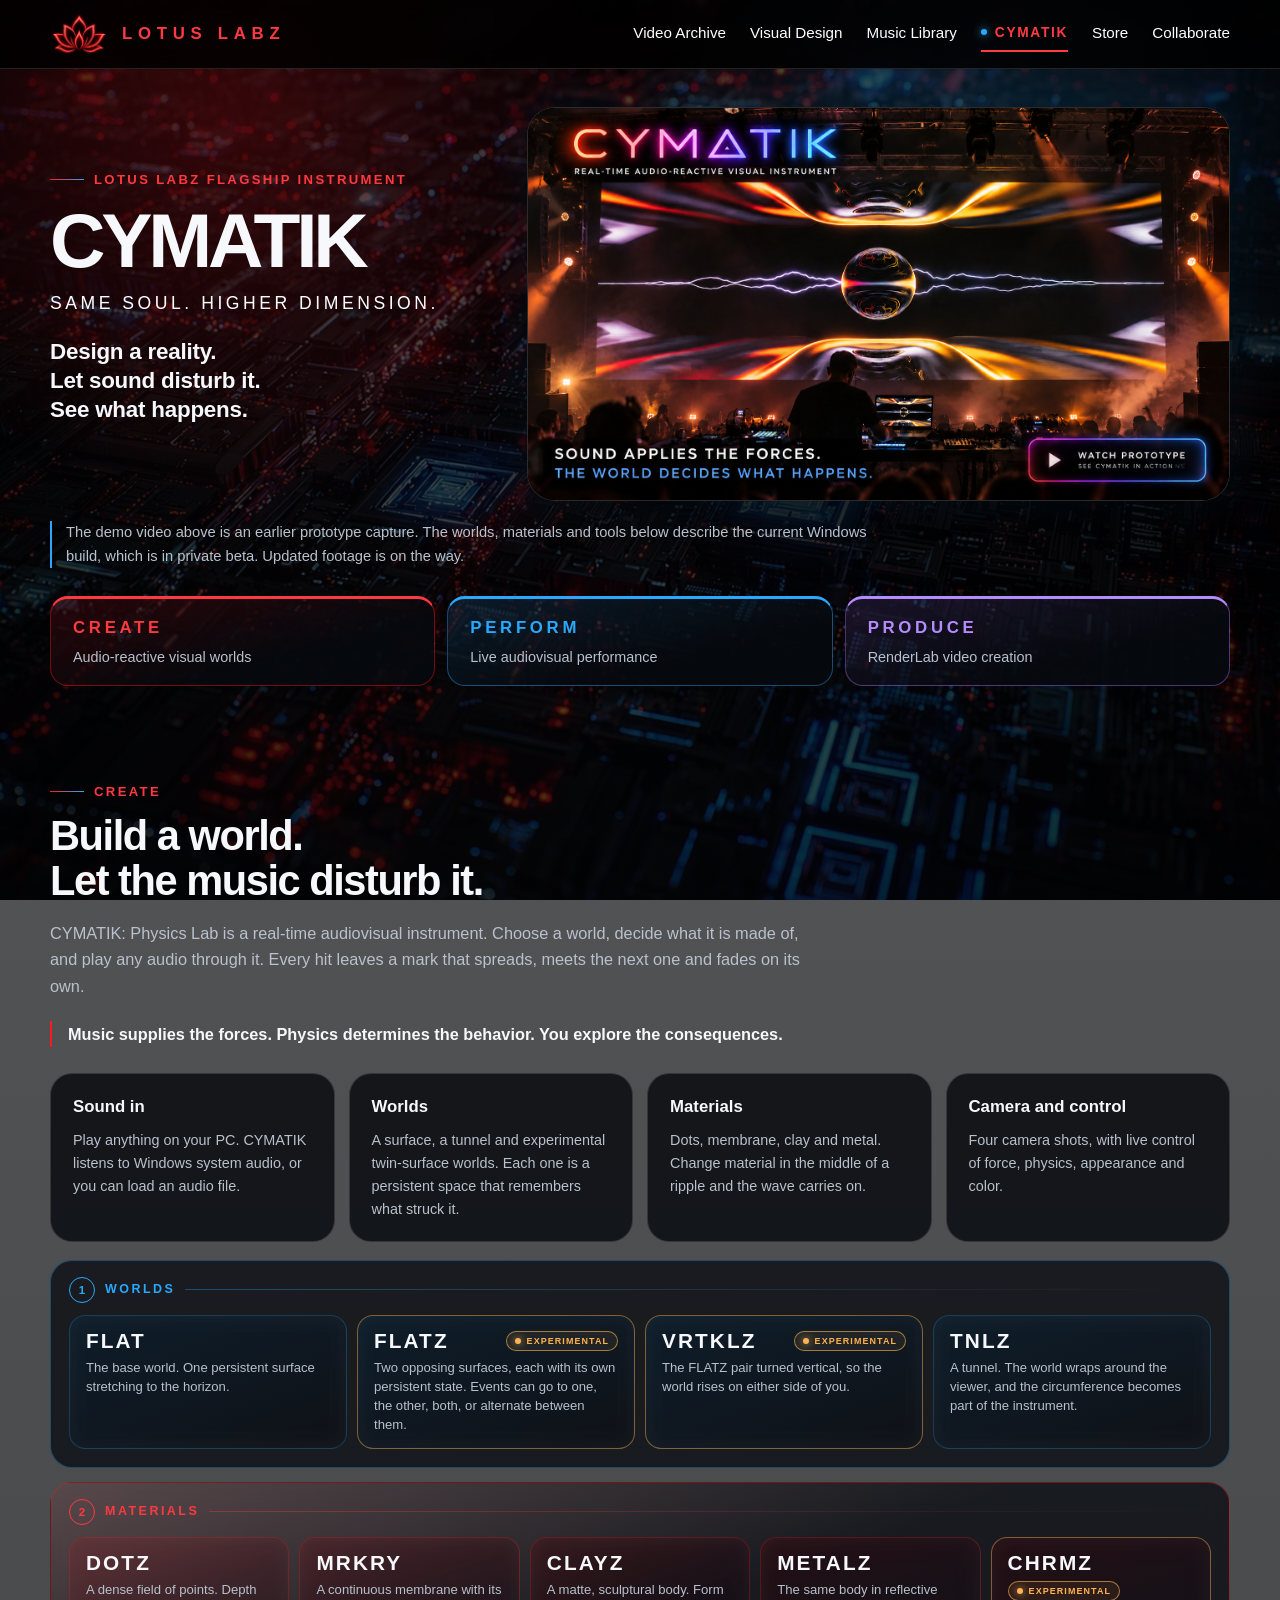
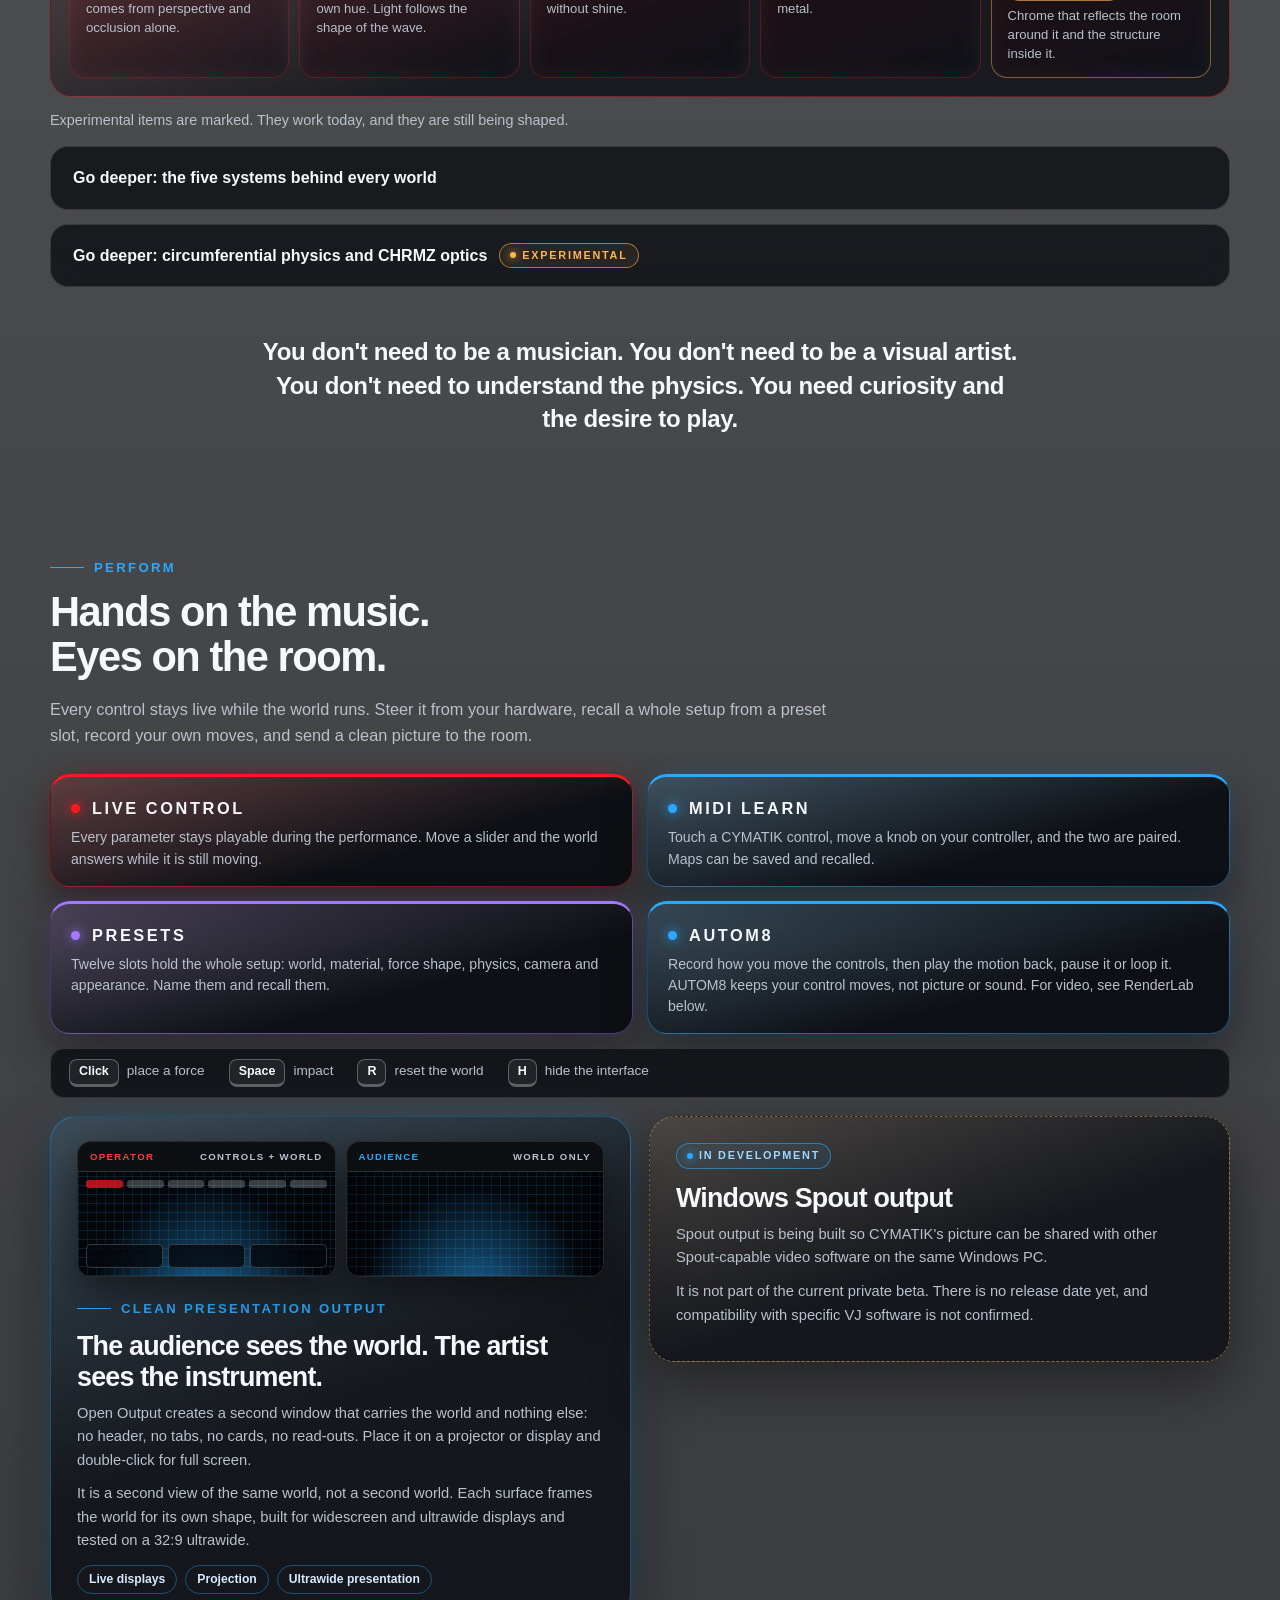
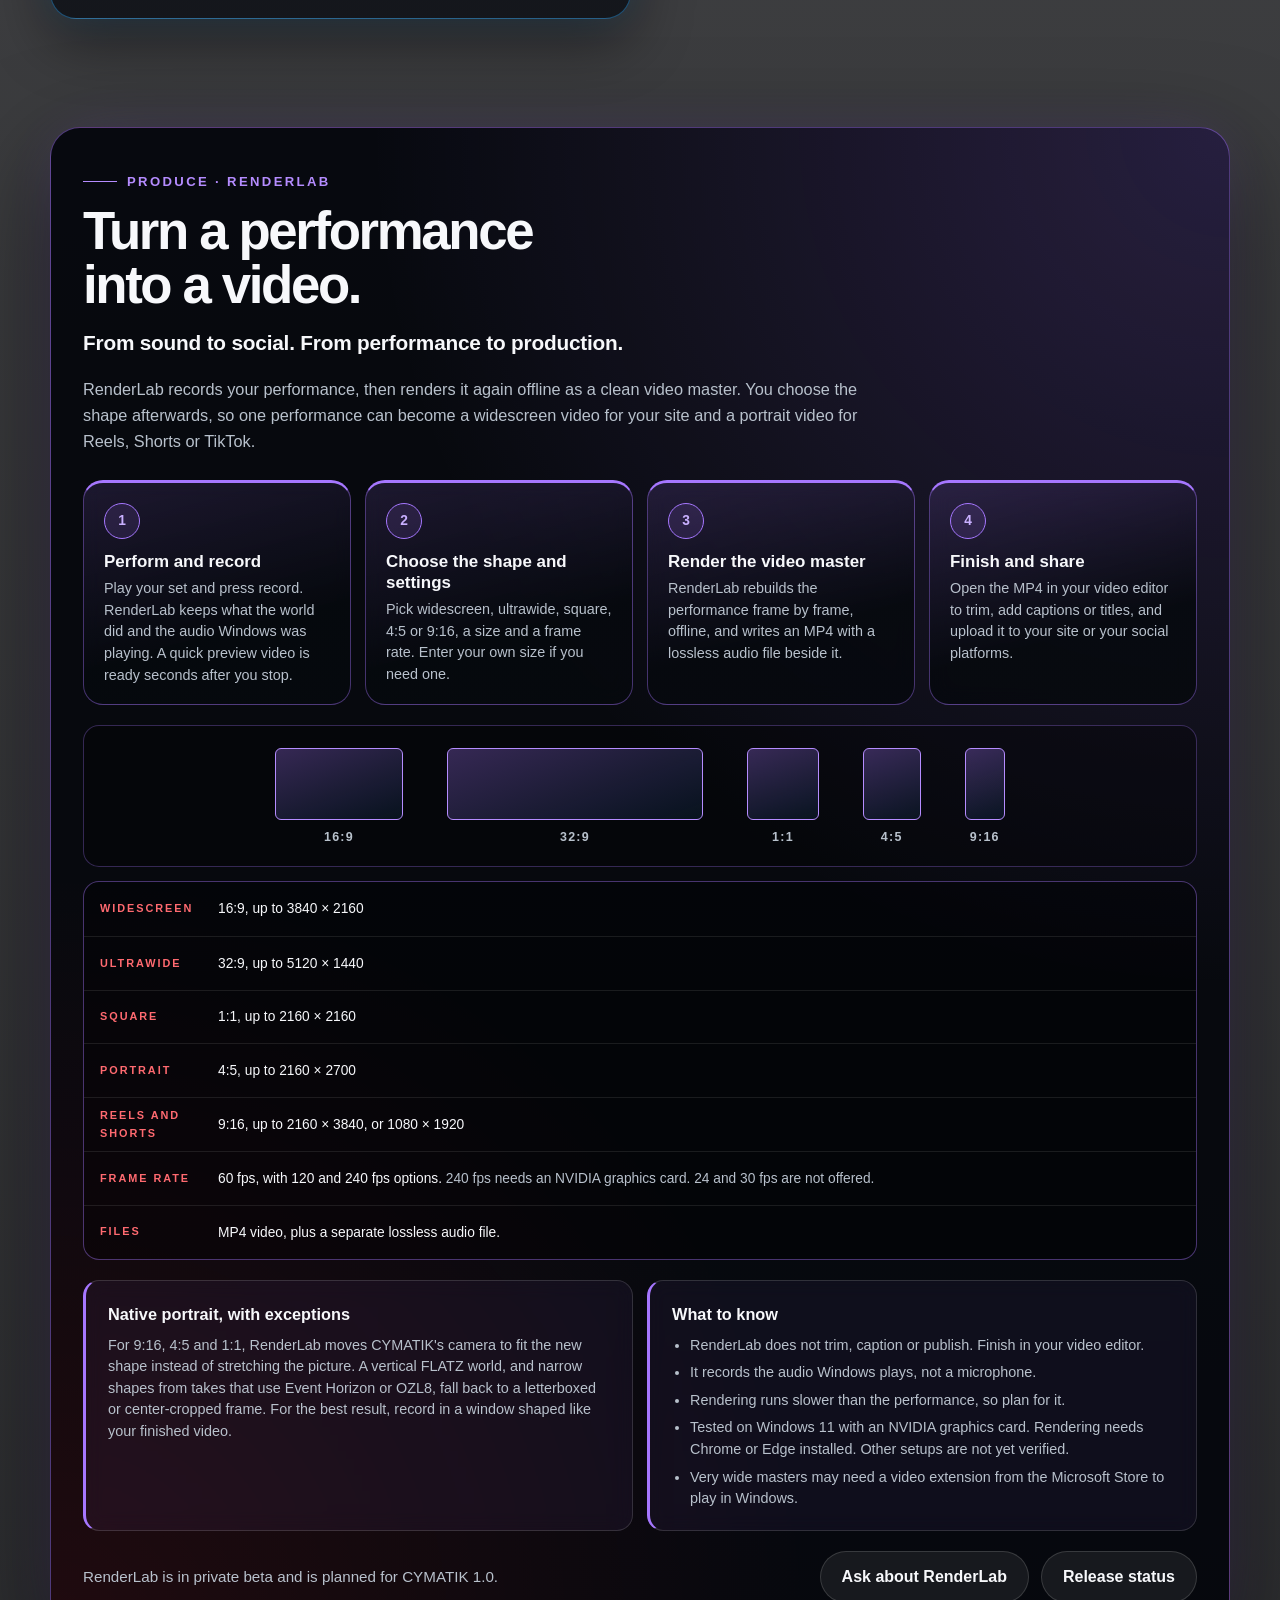
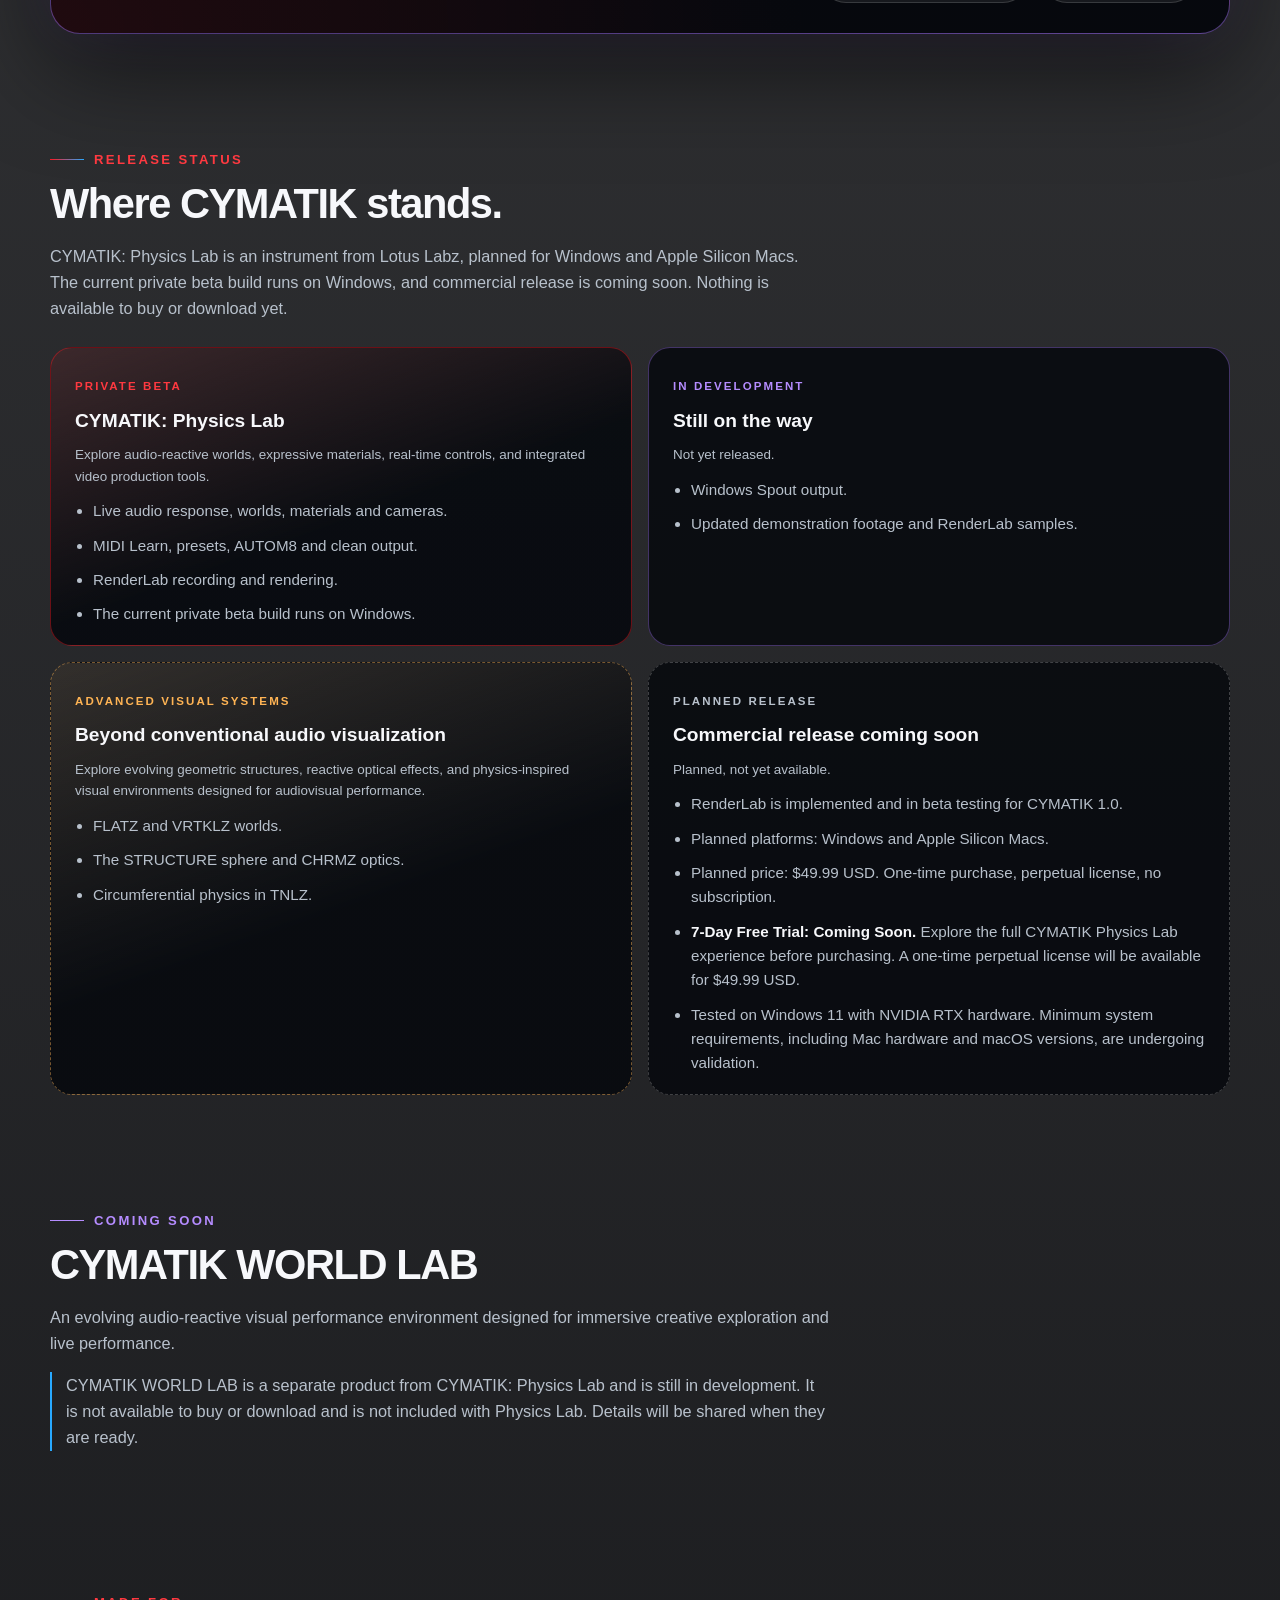
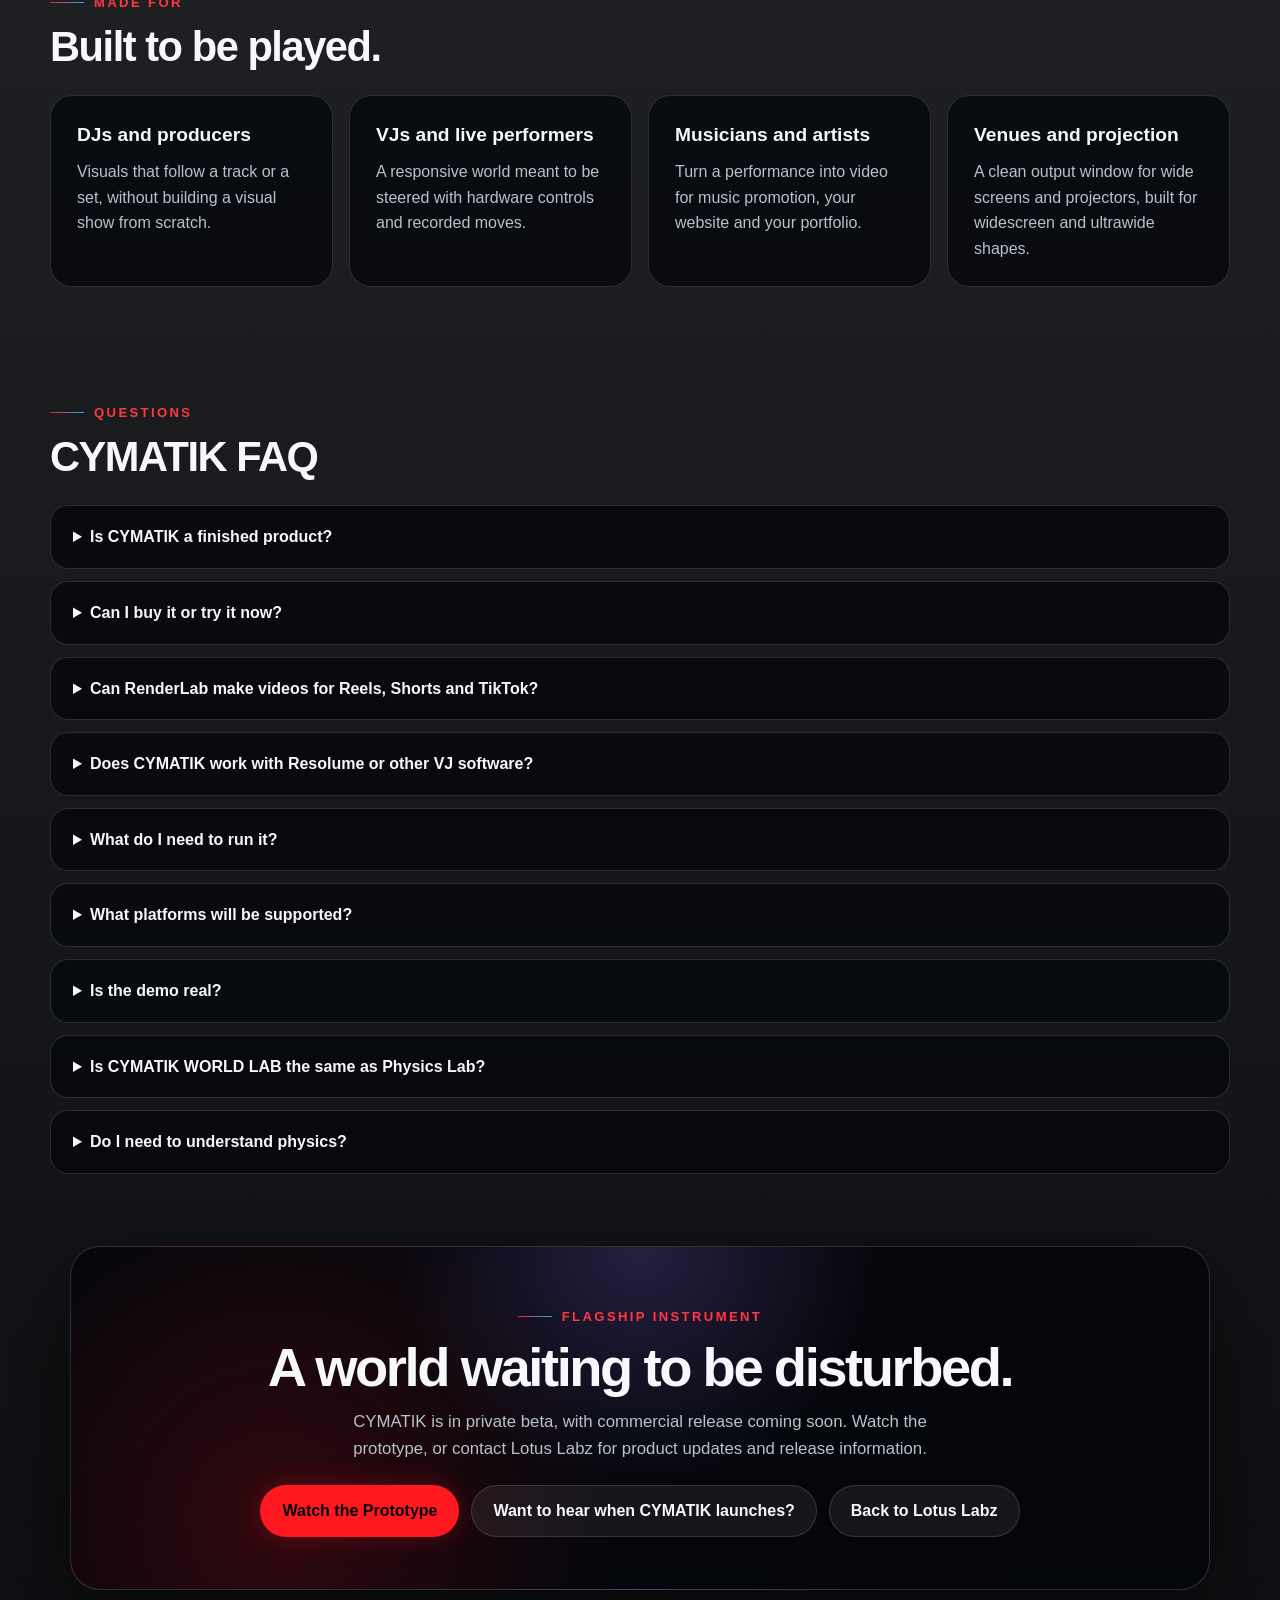
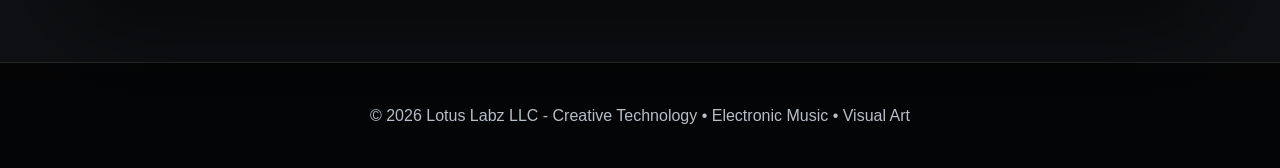
==== commit dc5ae204: "Store and CYMATIK pages: add "7-Day Free Trial - Coming Soon" copy Founder-supplied wording: explore" ====
--- a/cymatik/index.html
+++ b/cymatik/index.html
@@ -108,7 +108,7 @@
 <article class="tier tier--built"><span class="tier-label">Private beta</span><h3>CYMATIK: Physics Lab</h3><p class="tier-intro">Explore audio-reactive worlds, expressive materials, real-time controls, and integrated video production tools.</p><ul><li>Live audio response, worlds, materials and cameras.</li><li>MIDI Learn, presets, AUTOM8 and clean output.</li><li>RenderLab recording and rendering.</li><li>The current private beta build runs on Windows.</li></ul></article>
 <article class="tier tier--dev"><span class="tier-label">In development</span><h3>Still on the way</h3><p class="tier-intro">Not yet released.</p><ul><li>Windows Spout output.</li><li>Updated demonstration footage and RenderLab samples.</li></ul></article>
 <article class="tier tier--exp"><span class="tier-label">Advanced Visual Systems</span><h3>Beyond conventional audio visualization</h3><p class="tier-intro">Explore evolving geometric structures, reactive optical effects, and physics-inspired visual environments designed for audiovisual performance.</p><ul><li>FLATZ and VRTKLZ worlds.</li><li>The STRUCTURE sphere and CHRMZ optics.</li><li>Circumferential physics in TNLZ.</li></ul></article>
-<article class="tier tier--next"><span class="tier-label">Planned release</span><h3>Commercial release coming soon</h3><p class="tier-intro">Planned, not yet available.</p><ul><li>RenderLab is implemented and in beta testing for CYMATIK 1.0.</li><li>Planned platforms: Windows and Apple Silicon Macs.</li><li>Planned price: $49.99 USD. One-time purchase, perpetual license, no subscription.</li><li>A full-featured 7-day free trial is planned.</li><li>Tested on Windows 11 with NVIDIA RTX hardware. Minimum system requirements, including Mac hardware and macOS versions, are undergoing validation.</li></ul></article>
+<article class="tier tier--next"><span class="tier-label">Planned release</span><h3>Commercial release coming soon</h3><p class="tier-intro">Planned, not yet available.</p><ul><li>RenderLab is implemented and in beta testing for CYMATIK 1.0.</li><li>Planned platforms: Windows and Apple Silicon Macs.</li><li>Planned price: $49.99 USD. One-time purchase, perpetual license, no subscription.</li><li><strong>7-Day Free Trial: Coming Soon.</strong> Explore the full CYMATIK Physics Lab experience before purchasing. A one-time perpetual license will be available for $49.99 USD.</li><li>Tested on Windows 11 with NVIDIA RTX hardware. Minimum system requirements, including Mac hardware and macOS versions, are undergoing validation.</li></ul></article>
 </div></section>
 
 <section class="section shell" id="world-lab" aria-labelledby="world-lab-title"><div class="section-head"><span class="eyebrow eyebrow--violet">Coming soon</span><h2 id="world-lab-title">CYMATIK WORLD LAB</h2><p>An evolving audio-reactive visual performance environment designed for immersive creative exploration and live performance.</p><p class="scope-note">CYMATIK WORLD LAB is a separate product from CYMATIK: Physics Lab and is still in development. It is not available to buy or download and is not included with Physics Lab. Details will be shared when they are ready.</p></div></section>
@@ -117,7 +117,7 @@
 
 <section class="section shell" id="faq"><div class="section-head"><span class="eyebrow">Questions</span><h2>CYMATIK FAQ</h2></div><div class="faq">
 <details><summary>Is CYMATIK a finished product?</summary><p>Not yet. CYMATIK: Physics Lab is in private beta, and the current beta build runs on Windows. Commercial release is coming soon. Experimental features are marked on this page.</p></details>
-<details><summary>Can I buy it or try it now?</summary><p>Not yet. Nothing can be purchased or downloaded today, and no public release or public beta is available. The planned offer is $49.99 USD as a one-time purchase with a perpetual license and no subscription, plus a full-featured 7-day free trial. Lotus Labz will announce availability when the release is ready. To hear when it launches, email <a href="mailto:jynx@lotuslabz.net?subject=CYMATIK%20launch%20updates">jynx@lotuslabz.net</a>.</p></details>
+<details><summary>Can I buy it or try it now?</summary><p>Not yet. Nothing can be purchased or downloaded today, and no public release or public beta is available. A 7-day free trial is coming soon so you can explore the full CYMATIK Physics Lab experience before purchasing. A one-time perpetual license will be available for $49.99 USD, with no subscription. Lotus Labz will announce availability when the release is ready. To hear when it launches, email <a href="mailto:jynx@lotuslabz.net?subject=CYMATIK%20launch%20updates">jynx@lotuslabz.net</a>.</p></details>
 <details><summary>Can RenderLab make videos for Reels, Shorts and TikTok?</summary><p>RenderLab can render 9:16 portrait video, with the exceptions listed in the RenderLab section. It does not trim, caption or post. Open the MP4 in your video editor to finish it and upload it to the platform you use.</p></details>
 <details><summary>Does CYMATIK work with Resolume or other VJ software?</summary><p>Windows Spout output is in development. It is not released, and compatibility with specific VJ software has not been confirmed yet. Lotus Labz will say so here once it is.</p></details>
 <details><summary>What do I need to run it?</summary><p>Current testing has been on Windows 11 with an NVIDIA graphics card. Final system requirements are pending validation, including Apple Silicon Mac hardware and macOS versions, and no performance guarantees are published yet.</p></details>
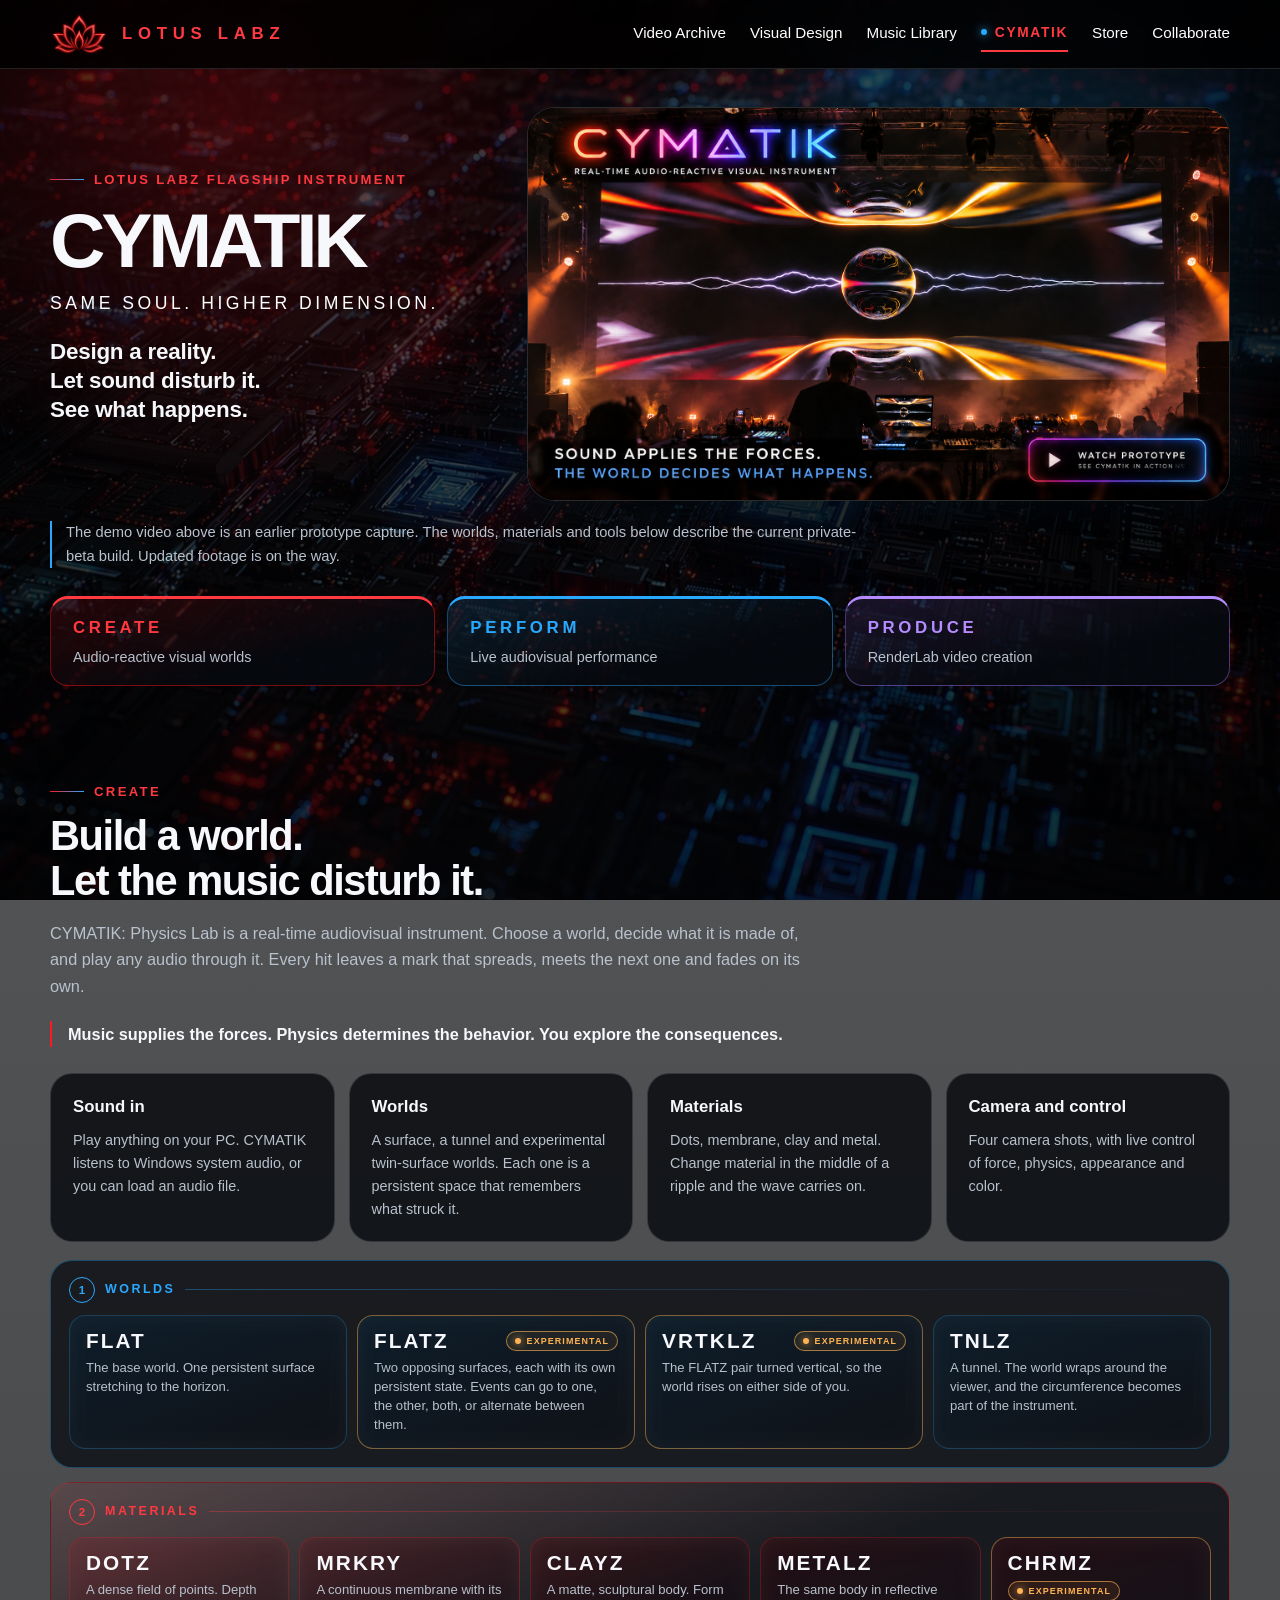
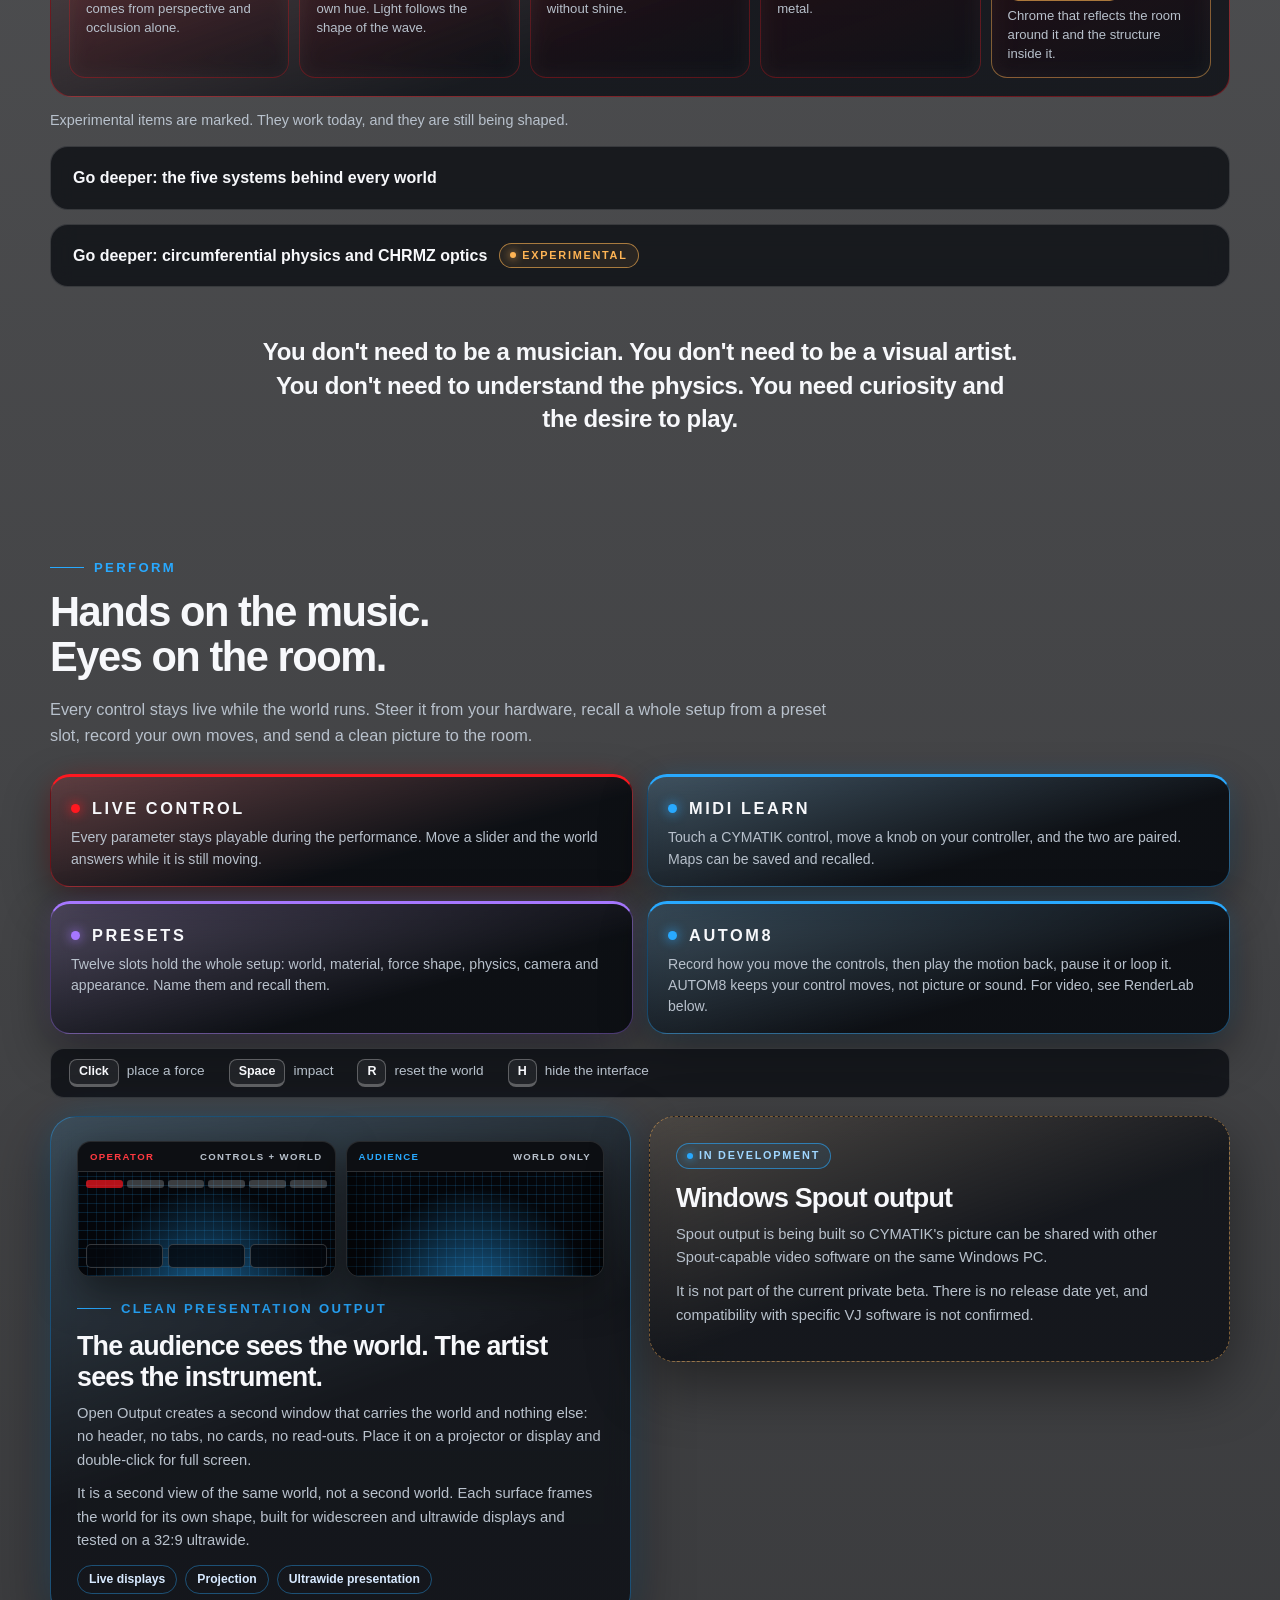
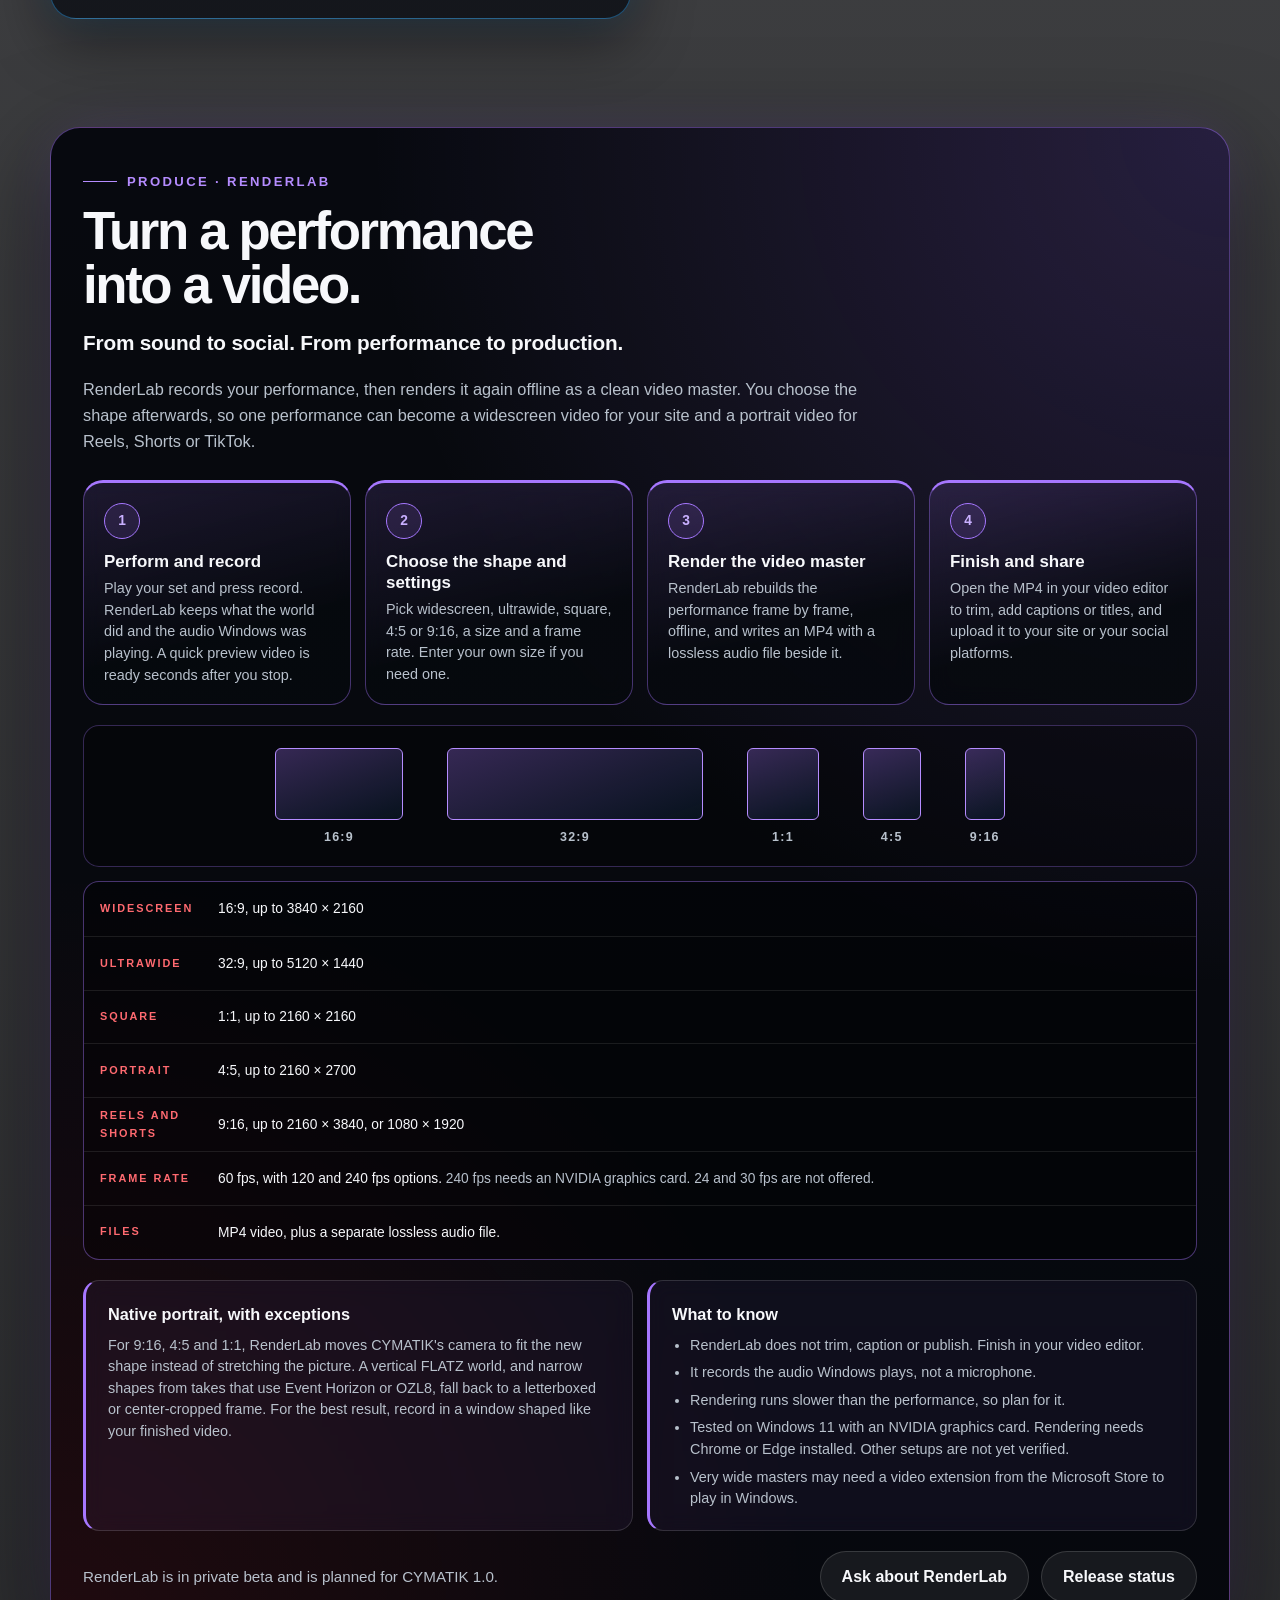
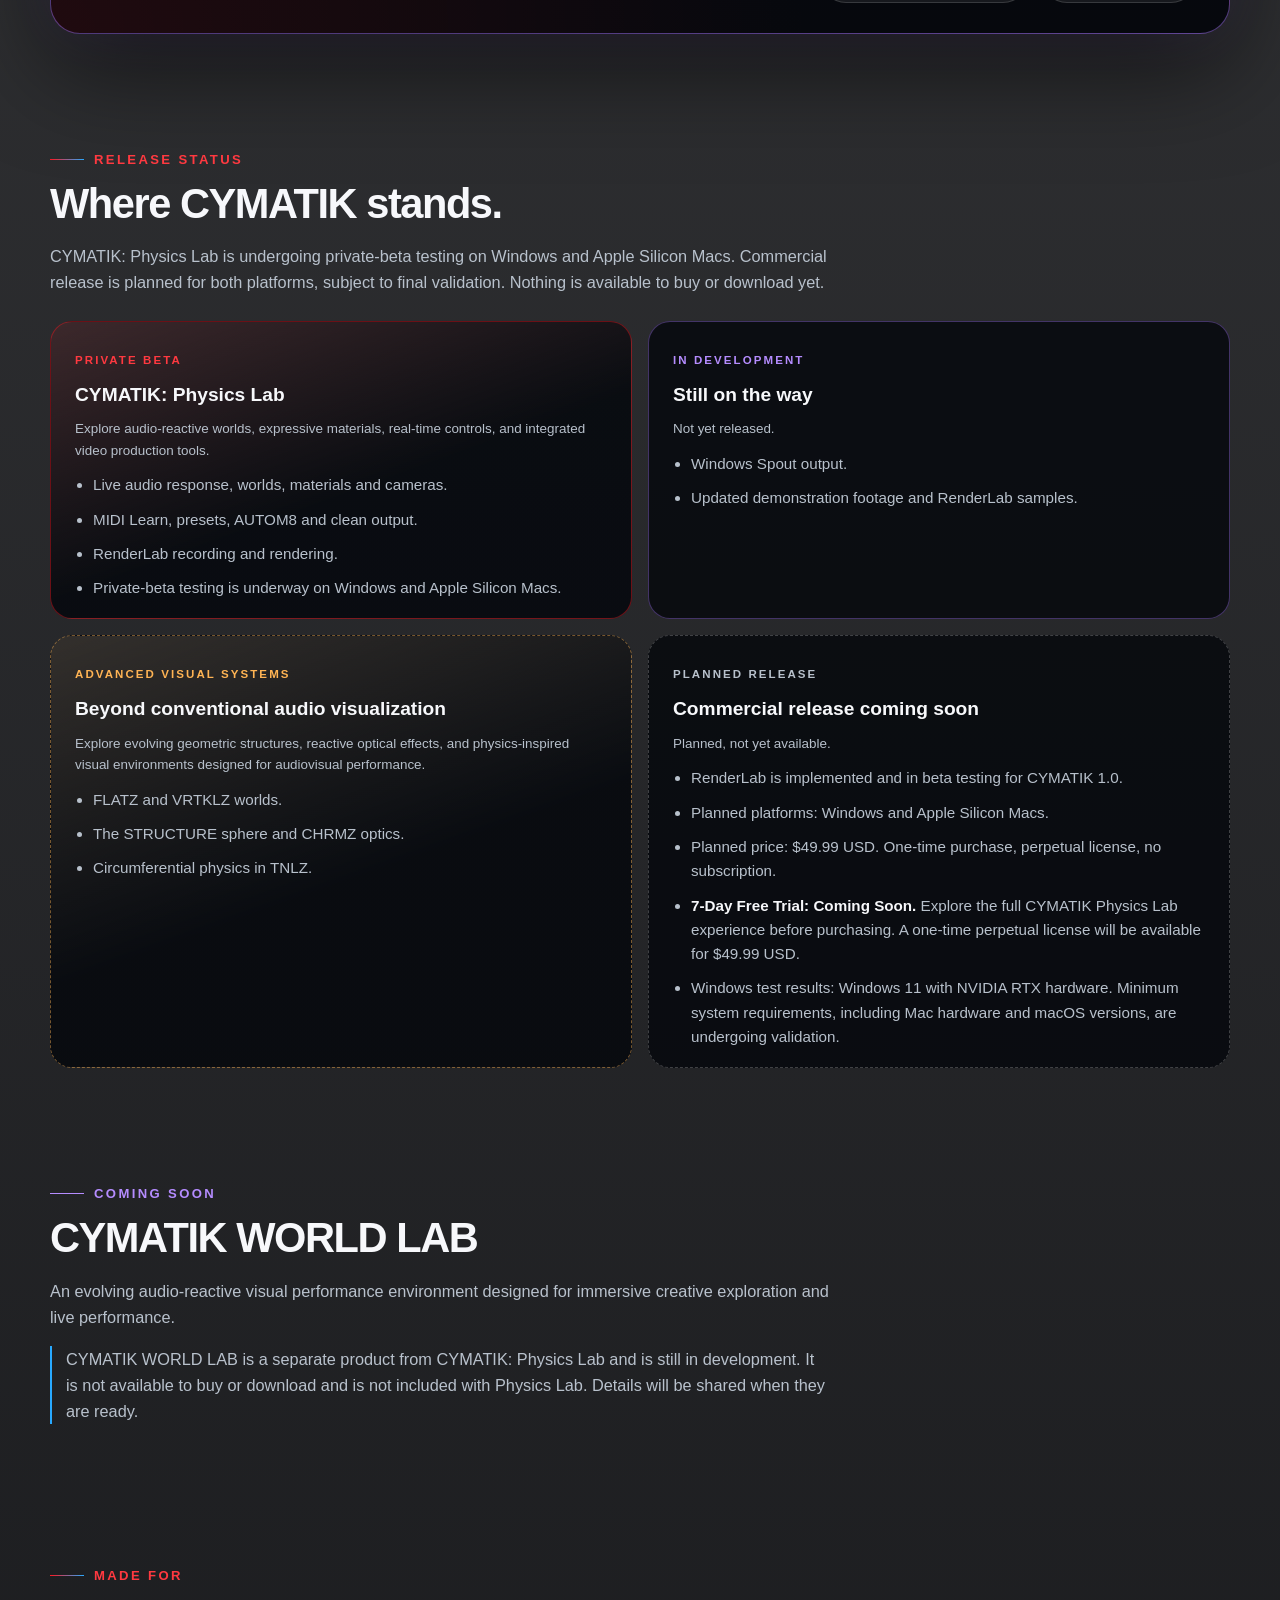
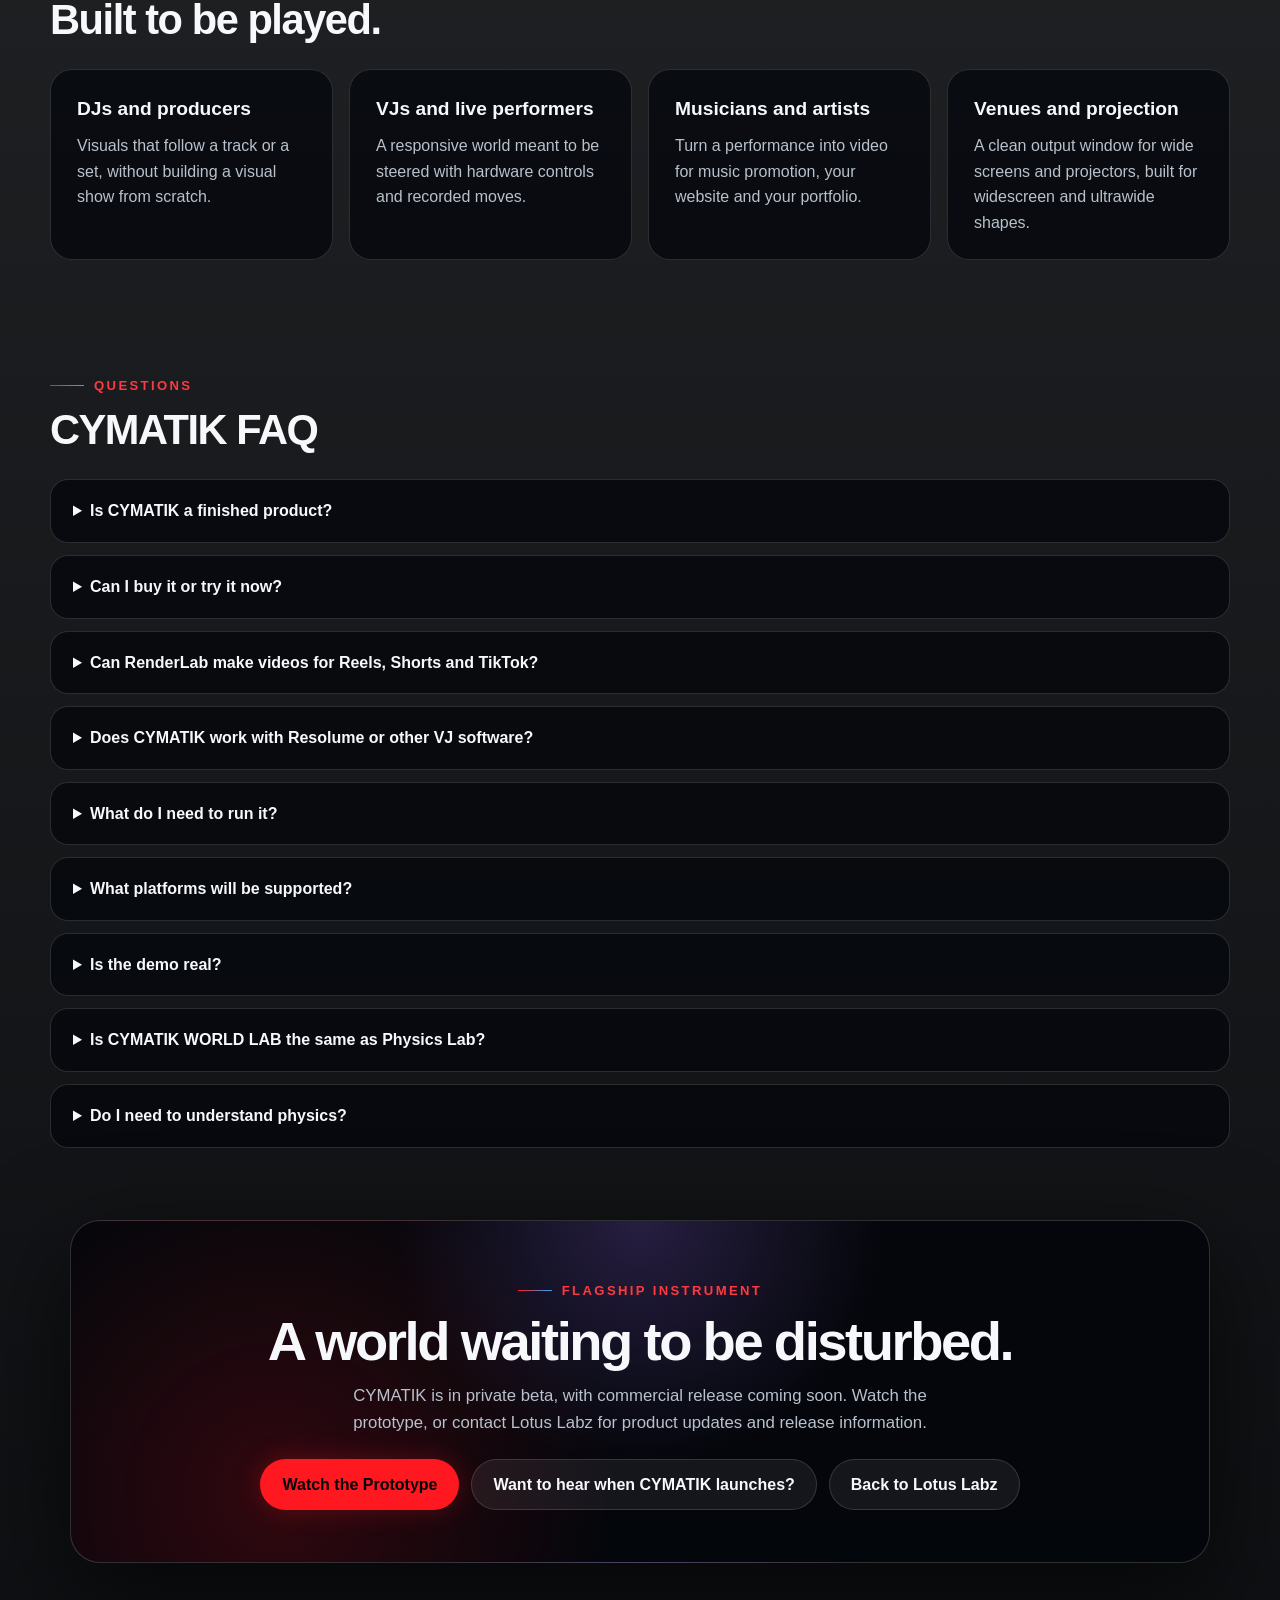
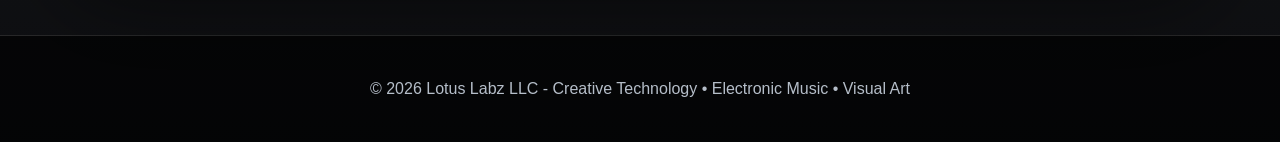
==== commit 476c199b: "Clarify private-beta status: Windows and Apple Silicon Mac testing Replace Windows-only beta wording" ====
--- a/cymatik/index.html
+++ b/cymatik/index.html
@@ -29,7 +29,7 @@
 
 <section class="product-hero shell"><div class="product-layout"><div class="product-copy"><span class="eyebrow">Lotus Labz Flagship Instrument</span><h1>CYMATIK</h1><div class="tagline">Same soul. Higher dimension.</div><p class="concept">Design a reality.<br>Let sound disturb it.<br>See what happens.</p></div>
 <div class="product-visual"><div class="cymatik-stage" id="cymatikStage"><div class="cymatik-promo"><img class="cymatik-card" src="../assets/cymatik-live-performance-promo.png" alt="CYMATIK by Lotus Labz — live performance. Audio-reactive visual instrument in action."><button type="button" class="cymatik-trigger cymatik-trigger--watchproto" data-cymatik-open aria-label="Watch the CYMATIK prototype demo"></button></div><div class="cymatik-player"><video class="cymatik-video" id="cymatikVideo" controls playsinline preload="none"><source src="../media/cymatik-web-preview.mp4" type="video/mp4">Your browser does not support the video tag.</video><button type="button" class="cymatik-close" id="cymatikClose" aria-label="Close demo and return to the CYMATIK card">&times;</button></div></div></div></div>
-<p class="scope-note demo-note">The demo video above is an earlier prototype capture. The worlds, materials and tools below describe the current Windows build, which is in private beta. Updated footage is on the way.</p>
+<p class="scope-note demo-note">The demo video above is an earlier prototype capture. The worlds, materials and tools below describe the current private-beta build. Updated footage is on the way.</p>
 <nav class="pillars" aria-label="CYMATIK: Create, Perform, Produce"><a class="pillar pillar--create" href="#create"><span class="pillar-name">Create</span><span class="pillar-line">Audio-reactive visual worlds</span></a><a class="pillar pillar--perform" href="#perform"><span class="pillar-name">Perform</span><span class="pillar-line">Live audiovisual performance</span></a><a class="pillar pillar--produce" href="#produce"><span class="pillar-name">Produce</span><span class="pillar-line">RenderLab video creation</span></a></nav></section>
 
 <section class="section shell" id="create" aria-labelledby="create-title"><div class="section-head"><span class="eyebrow">Create</span><h2 id="create-title">Build a world.<br>Let the music disturb it.</h2><p>CYMATIK: Physics Lab is a real-time audiovisual instrument. Choose a world, decide what it is made of, and play any audio through it. Every hit leaves a mark that spreads, meets the next one and fades on its own.</p><p class="pull">Music supplies the forces. Physics determines the behavior. You explore the consequences.</p></div>
@@ -103,12 +103,12 @@
 <div class="produce-foot"><p>RenderLab is in private beta and is planned for CYMATIK 1.0.</p><div class="button-row"><a class="btn secondary" href="mailto:jynx@lotuslabz.net?subject=CYMATIK%20RenderLab">Ask about RenderLab</a><a class="btn secondary" href="#status">Release status</a></div></div>
 </div></section>
 
-<section class="section shell" id="status" aria-labelledby="status-title"><div class="section-head"><span class="eyebrow">Release status</span><h2 id="status-title">Where CYMATIK stands.</h2><p>CYMATIK: Physics Lab is an instrument from Lotus Labz, planned for Windows and Apple Silicon Macs. The current private beta build runs on Windows, and commercial release is coming soon. Nothing is available to buy or download yet.</p></div>
+<section class="section shell" id="status" aria-labelledby="status-title"><div class="section-head"><span class="eyebrow">Release status</span><h2 id="status-title">Where CYMATIK stands.</h2><p>CYMATIK: Physics Lab is undergoing private-beta testing on Windows and Apple Silicon Macs. Commercial release is planned for both platforms, subject to final validation. Nothing is available to buy or download yet.</p></div>
 <div class="tier-grid tier-grid--four">
-<article class="tier tier--built"><span class="tier-label">Private beta</span><h3>CYMATIK: Physics Lab</h3><p class="tier-intro">Explore audio-reactive worlds, expressive materials, real-time controls, and integrated video production tools.</p><ul><li>Live audio response, worlds, materials and cameras.</li><li>MIDI Learn, presets, AUTOM8 and clean output.</li><li>RenderLab recording and rendering.</li><li>The current private beta build runs on Windows.</li></ul></article>
+<article class="tier tier--built"><span class="tier-label">Private beta</span><h3>CYMATIK: Physics Lab</h3><p class="tier-intro">Explore audio-reactive worlds, expressive materials, real-time controls, and integrated video production tools.</p><ul><li>Live audio response, worlds, materials and cameras.</li><li>MIDI Learn, presets, AUTOM8 and clean output.</li><li>RenderLab recording and rendering.</li><li>Private-beta testing is underway on Windows and Apple Silicon Macs.</li></ul></article>
 <article class="tier tier--dev"><span class="tier-label">In development</span><h3>Still on the way</h3><p class="tier-intro">Not yet released.</p><ul><li>Windows Spout output.</li><li>Updated demonstration footage and RenderLab samples.</li></ul></article>
 <article class="tier tier--exp"><span class="tier-label">Advanced Visual Systems</span><h3>Beyond conventional audio visualization</h3><p class="tier-intro">Explore evolving geometric structures, reactive optical effects, and physics-inspired visual environments designed for audiovisual performance.</p><ul><li>FLATZ and VRTKLZ worlds.</li><li>The STRUCTURE sphere and CHRMZ optics.</li><li>Circumferential physics in TNLZ.</li></ul></article>
-<article class="tier tier--next"><span class="tier-label">Planned release</span><h3>Commercial release coming soon</h3><p class="tier-intro">Planned, not yet available.</p><ul><li>RenderLab is implemented and in beta testing for CYMATIK 1.0.</li><li>Planned platforms: Windows and Apple Silicon Macs.</li><li>Planned price: $49.99 USD. One-time purchase, perpetual license, no subscription.</li><li><strong>7-Day Free Trial: Coming Soon.</strong> Explore the full CYMATIK Physics Lab experience before purchasing. A one-time perpetual license will be available for $49.99 USD.</li><li>Tested on Windows 11 with NVIDIA RTX hardware. Minimum system requirements, including Mac hardware and macOS versions, are undergoing validation.</li></ul></article>
+<article class="tier tier--next"><span class="tier-label">Planned release</span><h3>Commercial release coming soon</h3><p class="tier-intro">Planned, not yet available.</p><ul><li>RenderLab is implemented and in beta testing for CYMATIK 1.0.</li><li>Planned platforms: Windows and Apple Silicon Macs.</li><li>Planned price: $49.99 USD. One-time purchase, perpetual license, no subscription.</li><li><strong>7-Day Free Trial: Coming Soon.</strong> Explore the full CYMATIK Physics Lab experience before purchasing. A one-time perpetual license will be available for $49.99 USD.</li><li>Windows test results: Windows 11 with NVIDIA RTX hardware. Minimum system requirements, including Mac hardware and macOS versions, are undergoing validation.</li></ul></article>
 </div></section>
 
 <section class="section shell" id="world-lab" aria-labelledby="world-lab-title"><div class="section-head"><span class="eyebrow eyebrow--violet">Coming soon</span><h2 id="world-lab-title">CYMATIK WORLD LAB</h2><p>An evolving audio-reactive visual performance environment designed for immersive creative exploration and live performance.</p><p class="scope-note">CYMATIK WORLD LAB is a separate product from CYMATIK: Physics Lab and is still in development. It is not available to buy or download and is not included with Physics Lab. Details will be shared when they are ready.</p></div></section>
@@ -116,11 +116,11 @@
 <section class="section shell" id="future"><div class="section-head"><span class="eyebrow">Made for</span><h2>Built to be played.</h2></div><div class="audience-grid"><article class="control-card"><h3>DJs and producers</h3><p>Visuals that follow a track or a set, without building a visual show from scratch.</p></article><article class="control-card"><h3>VJs and live performers</h3><p>A responsive world meant to be steered with hardware controls and recorded moves.</p></article><article class="control-card"><h3>Musicians and artists</h3><p>Turn a performance into video for music promotion, your website and your portfolio.</p></article><article class="control-card"><h3>Venues and projection</h3><p>A clean output window for wide screens and projectors, built for widescreen and ultrawide shapes.</p></article></div></section>
 
 <section class="section shell" id="faq"><div class="section-head"><span class="eyebrow">Questions</span><h2>CYMATIK FAQ</h2></div><div class="faq">
-<details><summary>Is CYMATIK a finished product?</summary><p>Not yet. CYMATIK: Physics Lab is in private beta, and the current beta build runs on Windows. Commercial release is coming soon. Experimental features are marked on this page.</p></details>
+<details><summary>Is CYMATIK a finished product?</summary><p>Not yet. CYMATIK: Physics Lab is undergoing private-beta testing on Windows and Apple Silicon Macs. Commercial release is planned for both platforms, subject to final validation. Experimental features are marked on this page.</p></details>
 <details><summary>Can I buy it or try it now?</summary><p>Not yet. Nothing can be purchased or downloaded today, and no public release or public beta is available. A 7-day free trial is coming soon so you can explore the full CYMATIK Physics Lab experience before purchasing. A one-time perpetual license will be available for $49.99 USD, with no subscription. Lotus Labz will announce availability when the release is ready. To hear when it launches, email <a href="mailto:jynx@lotuslabz.net?subject=CYMATIK%20launch%20updates">jynx@lotuslabz.net</a>.</p></details>
 <details><summary>Can RenderLab make videos for Reels, Shorts and TikTok?</summary><p>RenderLab can render 9:16 portrait video, with the exceptions listed in the RenderLab section. It does not trim, caption or post. Open the MP4 in your video editor to finish it and upload it to the platform you use.</p></details>
 <details><summary>Does CYMATIK work with Resolume or other VJ software?</summary><p>Windows Spout output is in development. It is not released, and compatibility with specific VJ software has not been confirmed yet. Lotus Labz will say so here once it is.</p></details>
-<details><summary>What do I need to run it?</summary><p>Current testing has been on Windows 11 with an NVIDIA graphics card. Final system requirements are pending validation, including Apple Silicon Mac hardware and macOS versions, and no performance guarantees are published yet.</p></details>
+<details><summary>What do I need to run it?</summary><p>Windows testing has used Windows 11 with an NVIDIA graphics card. Final system requirements are pending validation, including Apple Silicon Mac hardware and macOS versions, and no performance guarantees are published yet.</p></details>
 <details><summary>What platforms will be supported?</summary><p>CYMATIK: Physics Lab is planned for commercial release on Windows and Apple Silicon Macs. Requirements are still being validated, and no public release is available yet. Other platforms and plugin formats are not announced.</p></details>
 <details><summary>Is the demo real?</summary><p>Yes. It was recorded from the running software, with the audio you hear driving the visuals. It is an earlier prototype capture, and updated footage is planned.</p></details>
 <details><summary>Is CYMATIK WORLD LAB the same as Physics Lab?</summary><p>No. CYMATIK WORLD LAB is a separate product that is still in development and coming soon. It is not included with CYMATIK: Physics Lab, and it is not available to buy or download.</p></details>
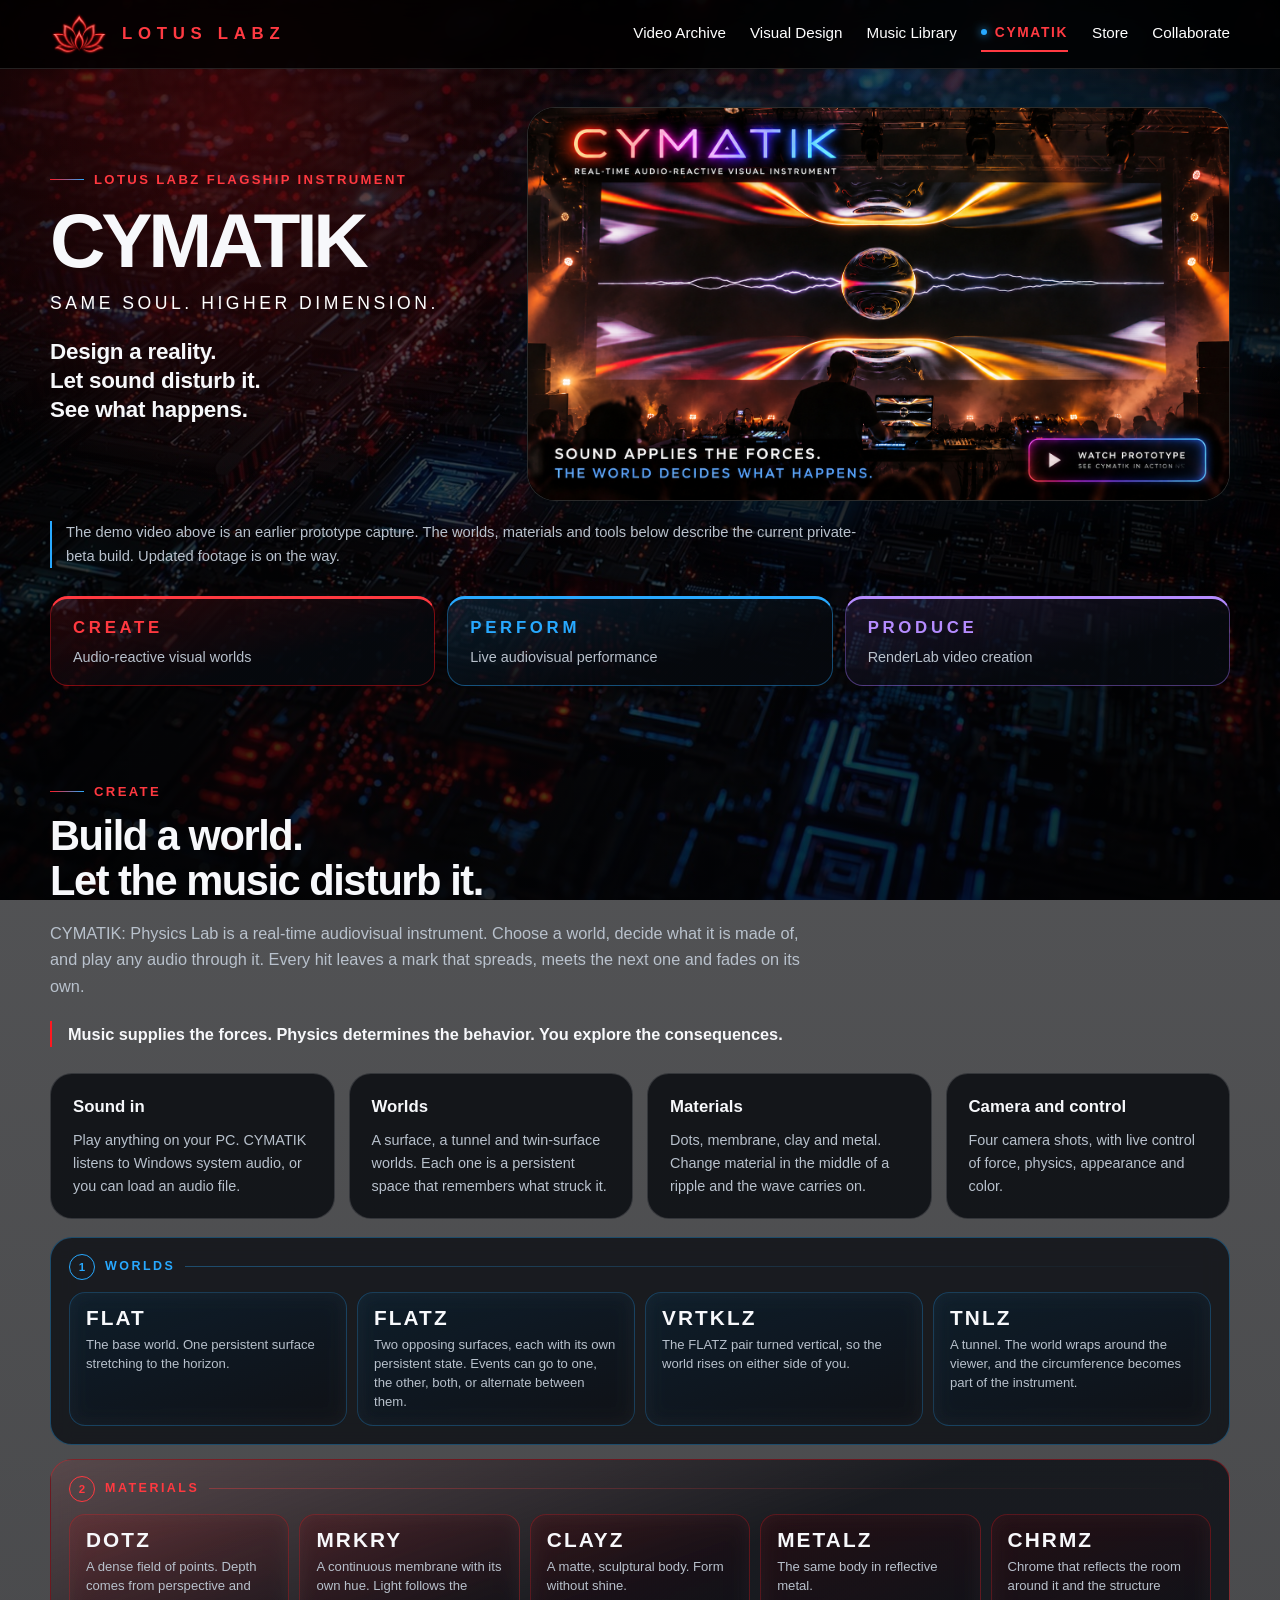
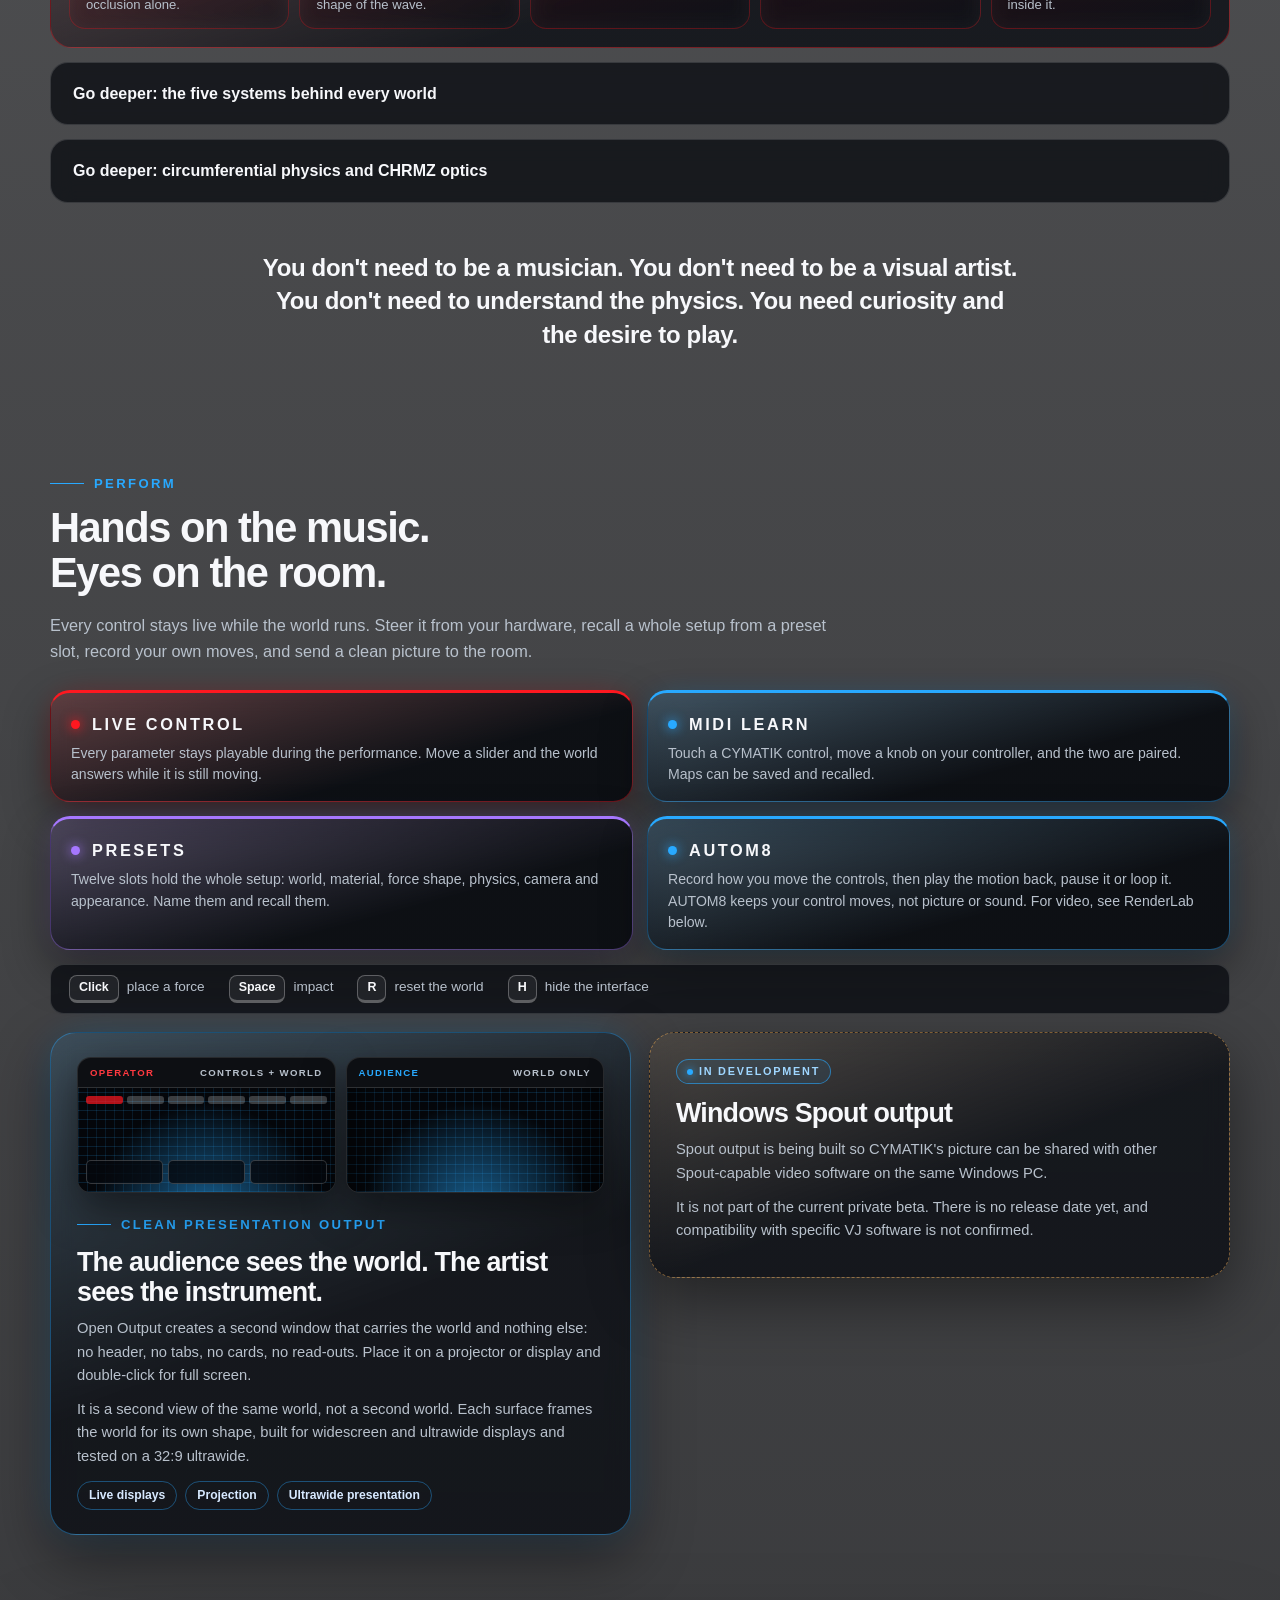
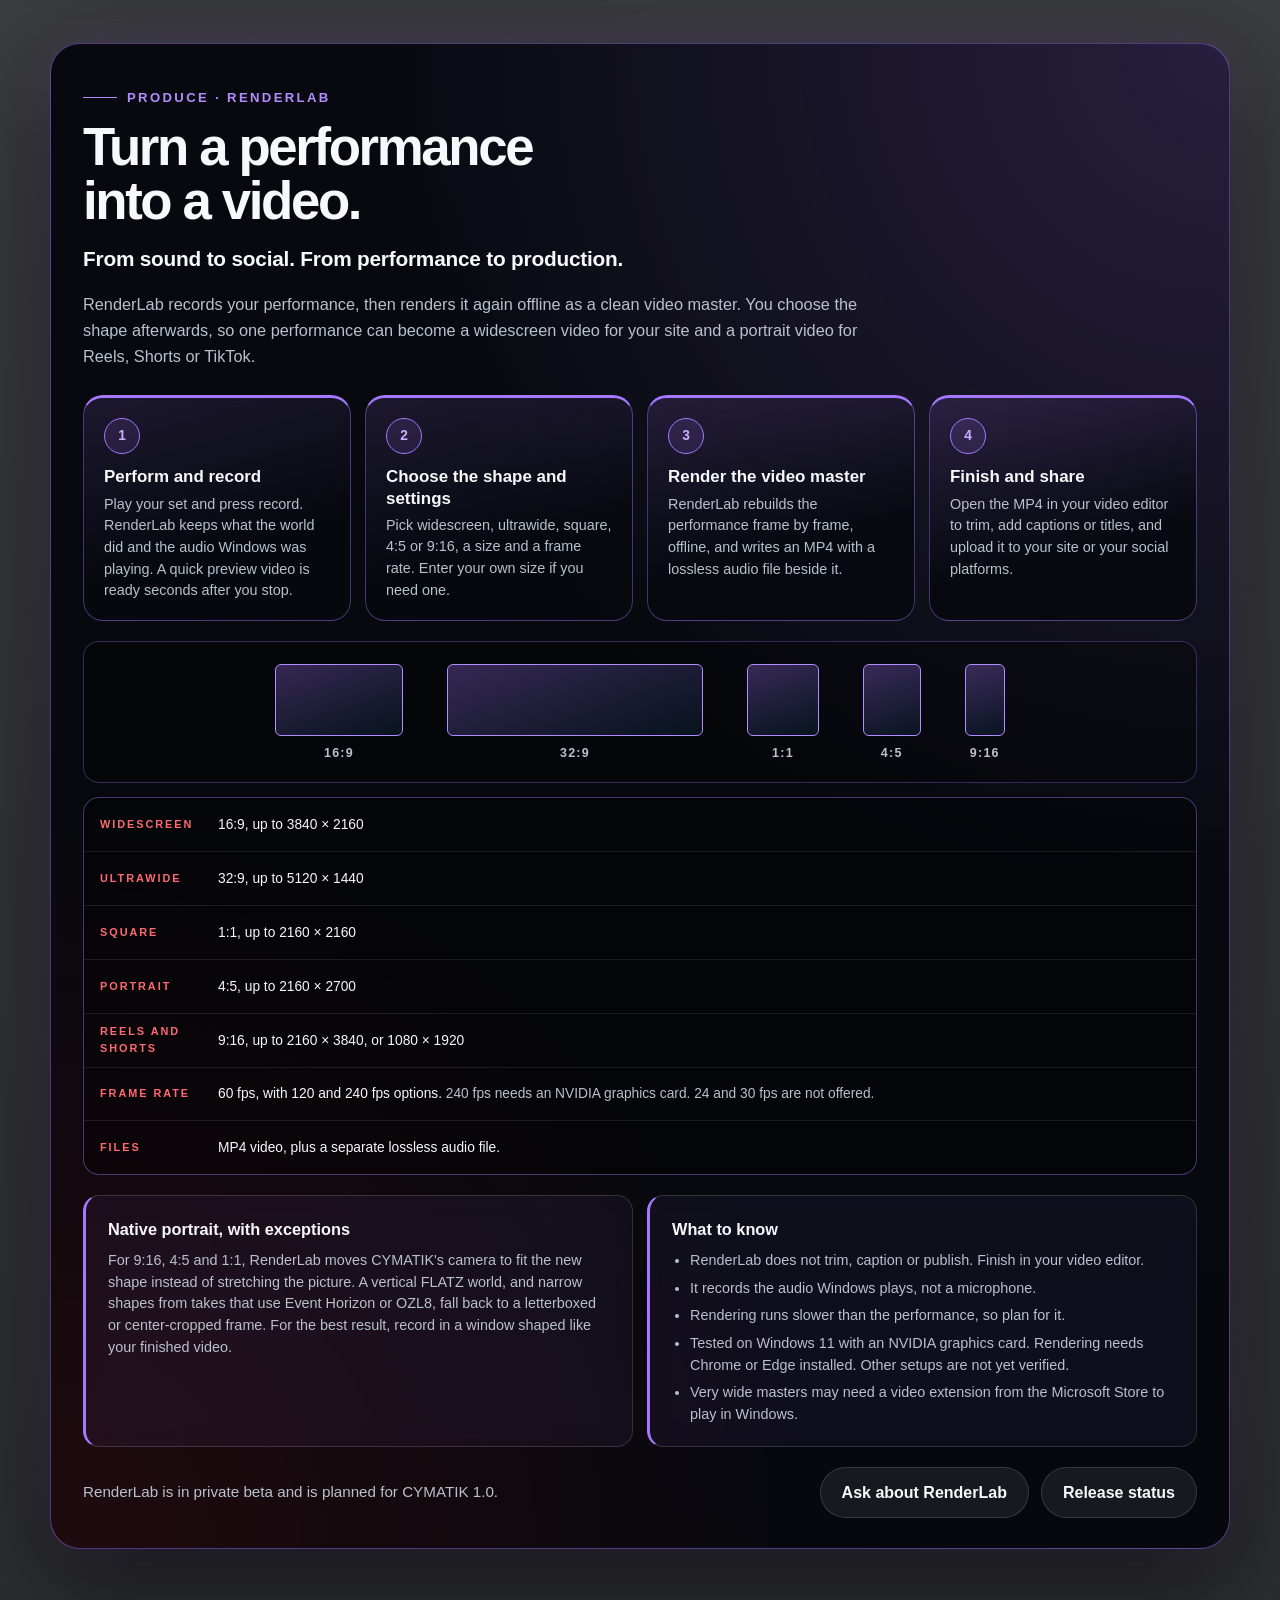
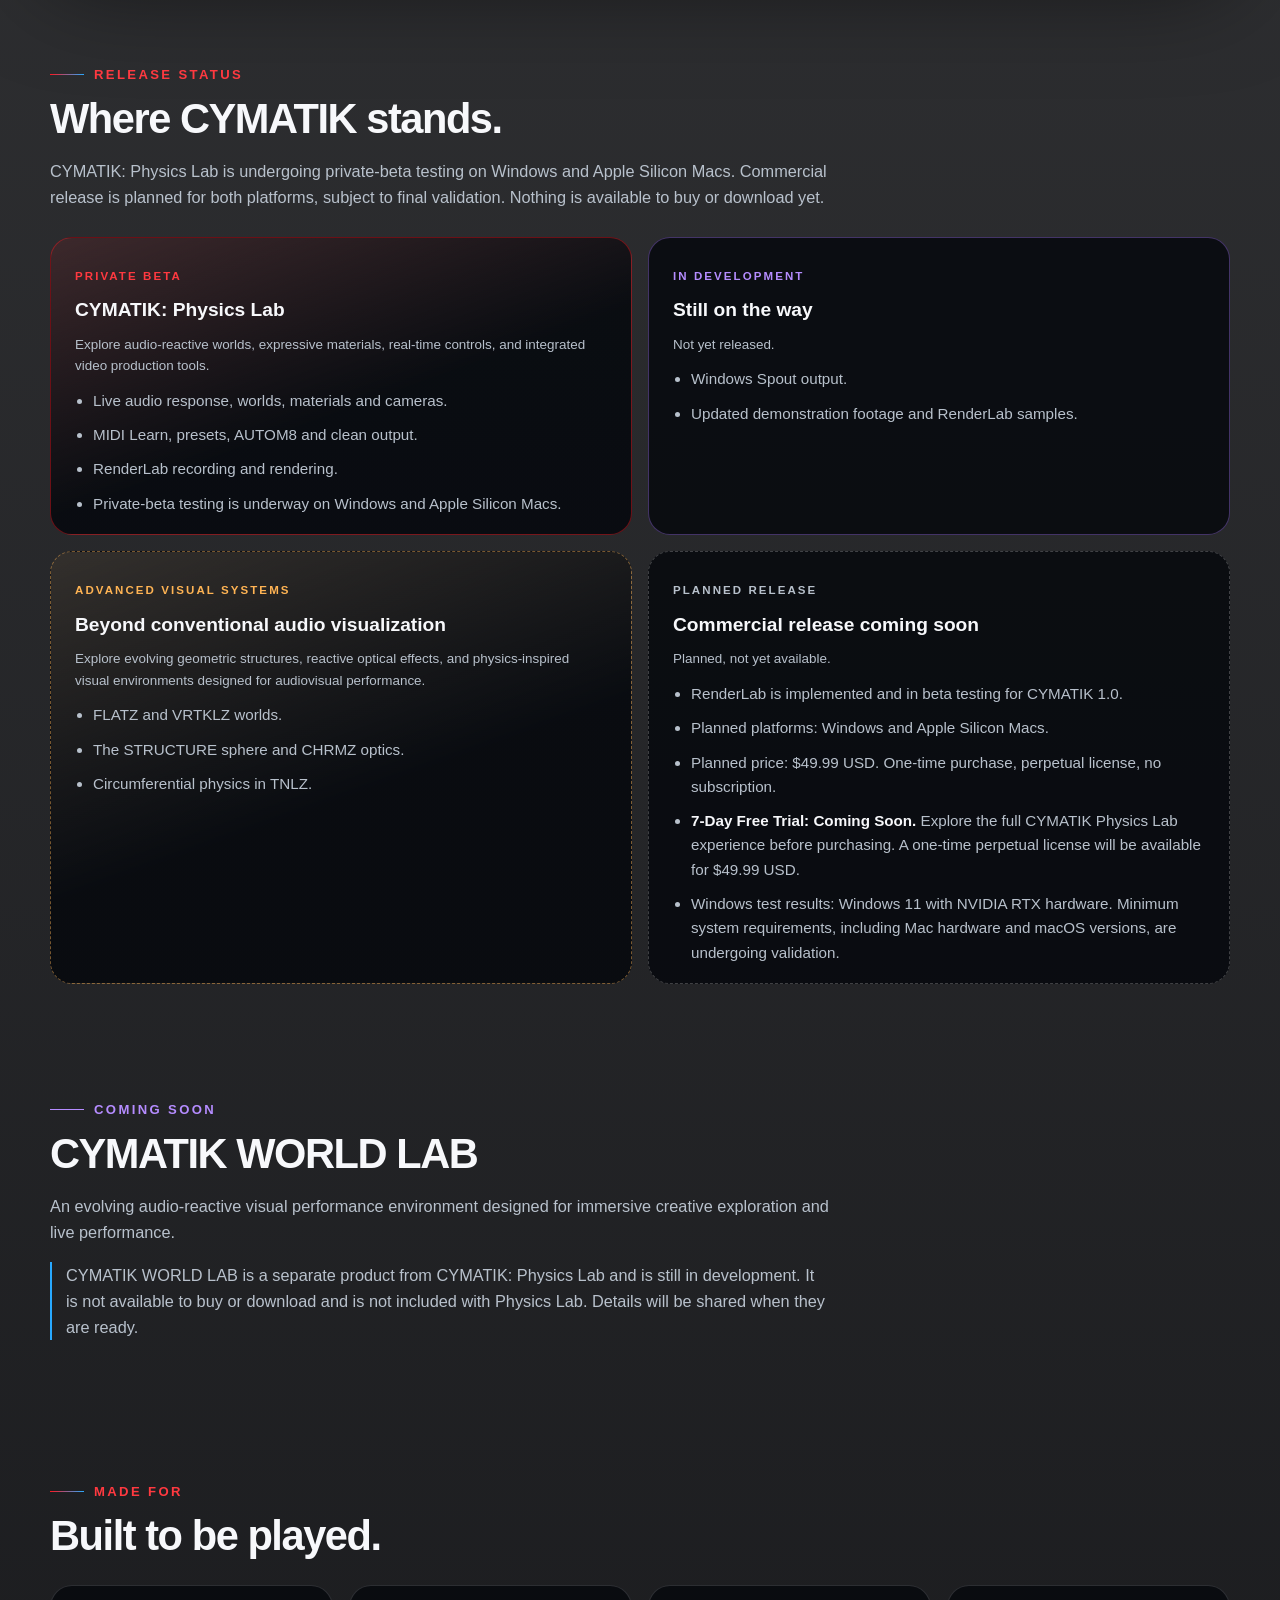
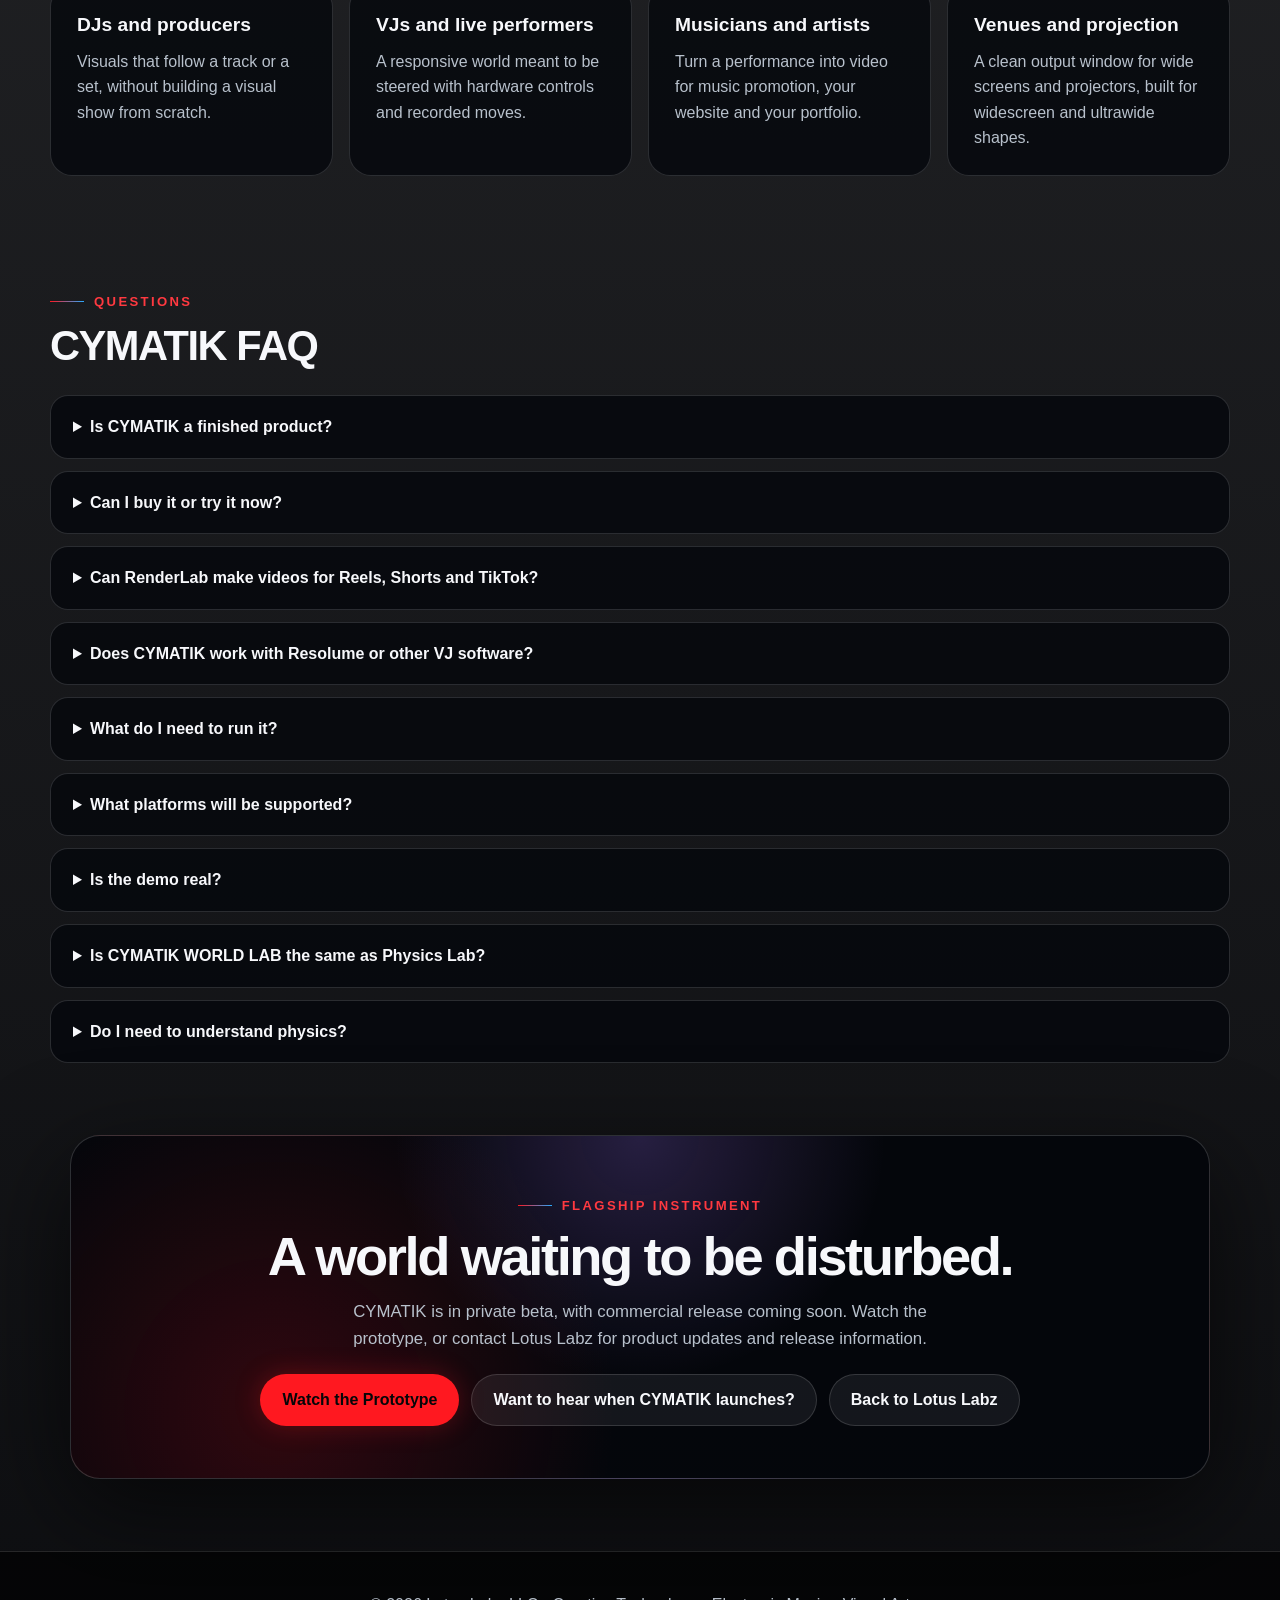
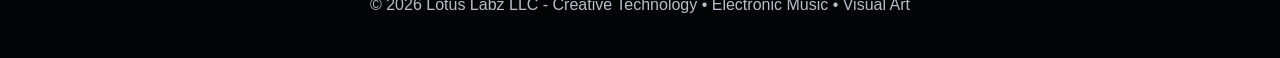
==== commit c189657d: "Remove obsolete Experimental labels from CYMATIK Physics Lab worlds and materials Founder confirmed " ====
--- a/cymatik/index.html
+++ b/cymatik/index.html
@@ -33,37 +33,36 @@
 <nav class="pillars" aria-label="CYMATIK: Create, Perform, Produce"><a class="pillar pillar--create" href="#create"><span class="pillar-name">Create</span><span class="pillar-line">Audio-reactive visual worlds</span></a><a class="pillar pillar--perform" href="#perform"><span class="pillar-name">Perform</span><span class="pillar-line">Live audiovisual performance</span></a><a class="pillar pillar--produce" href="#produce"><span class="pillar-name">Produce</span><span class="pillar-line">RenderLab video creation</span></a></nav></section>
 
 <section class="section shell" id="create" aria-labelledby="create-title"><div class="section-head"><span class="eyebrow">Create</span><h2 id="create-title">Build a world.<br>Let the music disturb it.</h2><p>CYMATIK: Physics Lab is a real-time audiovisual instrument. Choose a world, decide what it is made of, and play any audio through it. Every hit leaves a mark that spreads, meets the next one and fades on its own.</p><p class="pull">Music supplies the forces. Physics determines the behavior. You explore the consequences.</p></div>
-<div class="create-grid"><article class="control-card"><h3>Sound in</h3><p>Play anything on your PC. CYMATIK listens to Windows system audio, or you can load an audio file.</p></article><article class="control-card"><h3>Worlds</h3><p>A surface, a tunnel and experimental twin-surface worlds. Each one is a persistent space that remembers what struck it.</p></article><article class="control-card"><h3>Materials</h3><p>Dots, membrane, clay and metal. Change material in the middle of a ripple and the wave carries on.</p></article><article class="control-card"><h3>Camera and control</h3><p>Four camera shots, with live control of force, physics, appearance and color.</p></article></div>
+<div class="create-grid"><article class="control-card"><h3>Sound in</h3><p>Play anything on your PC. CYMATIK listens to Windows system audio, or you can load an audio file.</p></article><article class="control-card"><h3>Worlds</h3><p>A surface, a tunnel and twin-surface worlds. Each one is a persistent space that remembers what struck it.</p></article><article class="control-card"><h3>Materials</h3><p>Dots, membrane, clay and metal. Change material in the middle of a ripple and the wave carries on.</p></article><article class="control-card"><h3>Camera and control</h3><p>Four camera shots, with live control of force, physics, appearance and color.</p></article></div>
 <div class="racks" id="worlds">
 <div class="rack rack--worlds"><span class="rack-title">Worlds</span><div class="tiles"><article class="tile"><div class="tile-head"><h3>FLAT</h3></div><p>The base world. One persistent surface stretching to the horizon.</p></article>
-<article class="tile"><div class="tile-head"><h3>FLATZ</h3><span class="xtag">Experimental</span></div><p>Two opposing surfaces, each with its own persistent state. Events can go to one, the other, both, or alternate between them.</p></article>
-<article class="tile"><div class="tile-head"><h3>VRTKLZ</h3><span class="xtag">Experimental</span></div><p>The FLATZ pair turned vertical, so the world rises on either side of you.</p></article>
+<article class="tile"><div class="tile-head"><h3>FLATZ</h3></div><p>Two opposing surfaces, each with its own persistent state. Events can go to one, the other, both, or alternate between them.</p></article>
+<article class="tile"><div class="tile-head"><h3>VRTKLZ</h3></div><p>The FLATZ pair turned vertical, so the world rises on either side of you.</p></article>
 <article class="tile"><div class="tile-head"><h3>TNLZ</h3></div><p>A tunnel. The world wraps around the viewer, and the circumference becomes part of the instrument.</p></article></div></div>
 <div class="rack rack--mats"><span class="rack-title">Materials</span><div class="tiles"><article class="tile"><div class="tile-head"><h3>DOTZ</h3></div><p>A dense field of points. Depth comes from perspective and occlusion alone.</p></article>
 <article class="tile"><div class="tile-head"><h3>MRKRY</h3></div><p>A continuous membrane with its own hue. Light follows the shape of the wave.</p></article>
 <article class="tile"><div class="tile-head"><h3>CLAYZ</h3></div><p>A matte, sculptural body. Form without shine.</p></article>
 <article class="tile"><div class="tile-head"><h3>METALZ</h3></div><p>The same body in reflective metal.</p></article>
-<article class="tile"><div class="tile-head"><h3>CHRMZ</h3><span class="xtag">Experimental</span></div><p>Chrome that reflects the room around it and the structure inside it.</p></article></div></div>
+<article class="tile"><div class="tile-head"><h3>CHRMZ</h3></div><p>Chrome that reflects the room around it and the structure inside it.</p></article></div></div>
 </div>
-<p class="rack-foot">Experimental items are marked. They work today, and they are still being shaped.</p>
 
 <details class="deep" id="systems"><summary>Go deeper: the five systems behind every world</summary><div class="deep-body"><p class="deep-intro">Every control belongs to one of five systems. Together they follow the path from the force that enters the world to the color you finally see.</p>
 <ol class="chain" aria-label="The five CYMATIK systems, in signal order">
 <li class="node node--excitation"><span class="node-idx">01</span><h3>EXCITATION</h3><p class="how">How energy enters the world.</p><p>The forces and impulses that drive the simulation. Choose where they land, how they are shaped, and how hard they hit.</p><ul class="chips"><li>Placement</li><li>Point or rim force</li><li>Transient force</li><li>Sustained force</li></ul></li>
 <li class="node node--physics"><span class="node-idx">02</span><h3>PHYSICS</h3><p class="how">How the world responds.</p><p>Propagation, dispersion, damping and domain. The same strike can ring clean, smear into shimmer, or die away.</p><ul class="chips"><li>Dispersion</li><li>Damping</li><li>Spatial detail</li><li>Domain</li></ul></li>
-<li class="node node--structure"><span class="node-idx">03</span><h3>STRUCTURE</h3><p class="how">What the world is made from.</p><span class="xtag">Experimental</span><p>Place a physical structure inside the world. It has its own physics and its own memory, and the same events strike it.</p><ul class="chips"><li>Sphere</li><li>Size and gap</li><li>Strike patterns</li><li>Own material</li></ul></li>
+<li class="node node--structure"><span class="node-idx">03</span><h3>STRUCTURE</h3><p class="how">What the world is made from.</p><p>Place a physical structure inside the world. It has its own physics and its own memory, and the same events strike it.</p><ul class="chips"><li>Sphere</li><li>Size and gap</li><li>Strike patterns</li><li>Own material</li></ul></li>
 <li class="node node--appearance"><span class="node-idx">04</span><h3>APPEARANCE</h3><p class="how">How the world is rendered.</p><p>Point surface, camera and depth. Stand inside the world, move through it, and decide how much of it you see.</p><ul class="chips"><li>Point density</li><li>Height scale</li><li>Camera</li><li>Haze</li><li>CHRMZ optics</li></ul></li>
 <li class="node node--color"><span class="node-idx">05</span><h3>COLOR</h3><p class="how">How the world gets its visual identity.</p><p>Live control of hue, automatic color motion, and the lit room that reflective materials mirror.</p><ul class="chips"><li>Hue spectrum</li><li>Auto color</li><li>Room (OPTX)</li></ul></li>
 </ol>
 <p class="chain-foot"><strong>Appearance and color change how the world is seen.</strong> They never change its physics, and nothing in them can erase the world's state.</p>
 </div></details>
 
-<details class="deep" id="circumferential"><summary>Go deeper: circumferential physics and CHRMZ optics <span class="xtag">Experimental</span></summary><div class="deep-body">
-<div class="callout"><div><div class="eyebrow-row"><span class="eyebrow">Circumferential Physics</span><span class="xtag">Experimental</span></div><h3>Physics around the circumference.</h3><p>Most audio visuals turn loudness into a visual parameter. CYMATIK can instead let sound strike a world whose circumference is part of the physics. In the TNLZ tunnel world, three controls decide how that circle behaves.</p>
+<details class="deep" id="circumferential"><summary>Go deeper: circumferential physics and CHRMZ optics</summary><div class="deep-body">
+<div class="callout"><div><div class="eyebrow-row"><span class="eyebrow">Circumferential Physics</span></div><h3>Physics around the circumference.</h3><p>Most audio visuals turn loudness into a visual parameter. CYMATIK can instead let sound strike a world whose circumference is part of the physics. In the TNLZ tunnel world, three controls decide how that circle behaves.</p>
 <div class="dials"><div class="dial"><b>TOPOLOGY</b><span>What the circle is. One continuous fabric, or a ring of independent panels, up to 128.</span></div><div class="dial"><b>EXCITATION</b><span>How many places an event strikes at once, up to 128.</span></div><div class="dial"><b>POLARITY</b><span>Which way each strike pushes: out, in, or alternating.</span></div></div>
 <p>Dispersion and damping then decide how each strike travels and fades. The world keeps its state, so every strike leaves a consequence that spreads, interferes with the next one, and dies away on its own.</p></div>
 <div class="ring-wrap"><svg class="ring" viewBox="0 0 220 220" role="img" aria-label="Diagram of a circular fabric divided into panels, with strike points pushing outward"><defs><linearGradient id="rg" x1="0" y1="0" x2="1" y2="1"><stop offset="0" stop-color="#ff3940"/><stop offset=".5" stop-color="#a677ff"/><stop offset="1" stop-color="#28a9ff"/></linearGradient></defs><circle cx="110" cy="110" r="94" fill="none" stroke="rgba(255,255,255,.08)" stroke-dasharray="2 6"/><circle cx="110" cy="110" r="82" fill="none" stroke="rgba(255,255,255,.12)" stroke-dasharray="2 5"/><circle cx="110" cy="110" r="70" fill="rgba(5,8,13,.9)" stroke="url(#rg)" stroke-width="3"/><line x1="171.0" y1="110.0" x2="189.0" y2="110.0" stroke="#040508" stroke-width="4"/><line x1="171.0" y1="110.0" x2="189.0" y2="110.0" stroke="rgba(255,255,255,.35)" stroke-width="1"/><line x1="162.8" y1="140.5" x2="178.4" y2="149.5" stroke="#040508" stroke-width="4"/><line x1="162.8" y1="140.5" x2="178.4" y2="149.5" stroke="rgba(255,255,255,.35)" stroke-width="1"/><line x1="140.5" y1="162.8" x2="149.5" y2="178.4" stroke="#040508" stroke-width="4"/><line x1="140.5" y1="162.8" x2="149.5" y2="178.4" stroke="rgba(255,255,255,.35)" stroke-width="1"/><line x1="110.0" y1="171.0" x2="110.0" y2="189.0" stroke="#040508" stroke-width="4"/><line x1="110.0" y1="171.0" x2="110.0" y2="189.0" stroke="rgba(255,255,255,.35)" stroke-width="1"/><line x1="79.5" y1="162.8" x2="70.5" y2="178.4" stroke="#040508" stroke-width="4"/><line x1="79.5" y1="162.8" x2="70.5" y2="178.4" stroke="rgba(255,255,255,.35)" stroke-width="1"/><line x1="57.2" y1="140.5" x2="41.6" y2="149.5" stroke="#040508" stroke-width="4"/><line x1="57.2" y1="140.5" x2="41.6" y2="149.5" stroke="rgba(255,255,255,.35)" stroke-width="1"/><line x1="49.0" y1="110.0" x2="31.0" y2="110.0" stroke="#040508" stroke-width="4"/><line x1="49.0" y1="110.0" x2="31.0" y2="110.0" stroke="rgba(255,255,255,.35)" stroke-width="1"/><line x1="57.2" y1="79.5" x2="41.6" y2="70.5" stroke="#040508" stroke-width="4"/><line x1="57.2" y1="79.5" x2="41.6" y2="70.5" stroke="rgba(255,255,255,.35)" stroke-width="1"/><line x1="79.5" y1="57.2" x2="70.5" y2="41.6" stroke="#040508" stroke-width="4"/><line x1="79.5" y1="57.2" x2="70.5" y2="41.6" stroke="rgba(255,255,255,.35)" stroke-width="1"/><line x1="110.0" y1="49.0" x2="110.0" y2="31.0" stroke="#040508" stroke-width="4"/><line x1="110.0" y1="49.0" x2="110.0" y2="31.0" stroke="rgba(255,255,255,.35)" stroke-width="1"/><line x1="140.5" y1="57.2" x2="149.5" y2="41.6" stroke="#040508" stroke-width="4"/><line x1="140.5" y1="57.2" x2="149.5" y2="41.6" stroke="rgba(255,255,255,.35)" stroke-width="1"/><line x1="162.8" y1="79.5" x2="178.4" y2="70.5" stroke="#040508" stroke-width="4"/><line x1="162.8" y1="79.5" x2="178.4" y2="70.5" stroke="rgba(255,255,255,.35)" stroke-width="1"/><line x1="177.6" y1="128.1" x2="206.6" y2="135.9" stroke="#ff3940" stroke-width="2" stroke-linecap="round"/><circle cx="177.6" cy="128.1" r="4.5" fill="#ff3940"/><circle cx="177.6" cy="128.1" r="12" fill="none" stroke="#ff3940" stroke-opacity=".35"/><line x1="128.1" y1="177.6" x2="135.9" y2="206.6" stroke="#28a9ff" stroke-width="2" stroke-linecap="round"/><circle cx="128.1" cy="177.6" r="4.5" fill="#28a9ff"/><circle cx="128.1" cy="177.6" r="12" fill="none" stroke="#28a9ff" stroke-opacity=".35"/><line x1="60.5" y1="159.5" x2="39.3" y2="180.7" stroke="#ff3940" stroke-width="2" stroke-linecap="round"/><circle cx="60.5" cy="159.5" r="4.5" fill="#ff3940"/><circle cx="60.5" cy="159.5" r="12" fill="none" stroke="#ff3940" stroke-opacity=".35"/><line x1="42.4" y1="91.9" x2="13.4" y2="84.1" stroke="#28a9ff" stroke-width="2" stroke-linecap="round"/><circle cx="42.4" cy="91.9" r="4.5" fill="#28a9ff"/><circle cx="42.4" cy="91.9" r="12" fill="none" stroke="#28a9ff" stroke-opacity=".35"/><line x1="91.9" y1="42.4" x2="84.1" y2="13.4" stroke="#ff3940" stroke-width="2" stroke-linecap="round"/><circle cx="91.9" cy="42.4" r="4.5" fill="#ff3940"/><circle cx="91.9" cy="42.4" r="12" fill="none" stroke="#ff3940" stroke-opacity=".35"/><line x1="159.5" y1="60.5" x2="180.7" y2="39.3" stroke="#28a9ff" stroke-width="2" stroke-linecap="round"/><circle cx="159.5" cy="60.5" r="4.5" fill="#28a9ff"/><circle cx="159.5" cy="60.5" r="12" fill="none" stroke="#28a9ff" stroke-opacity=".35"/></svg></div></div>
-<div id="chrmz" class="deep-gap"><div class="optics"><div><div class="optics-head"><h3>CHRMZ OPTICS</h3><span class="xtag">Experimental</span></div><p>Real-time reflective-material research. CHRMZ asks whether worlds and structures can reflect one another, and the room around them, while the physics keeps moving.</p><p class="caveat">Experimental. Reflection behavior is still being refined, and CHRMZ is not a finished material.</p></div>
+<div id="chrmz" class="deep-gap"><div class="optics"><div><div class="optics-head"><h3>CHRMZ OPTICS</h3></div><p>Real-time reflective-material research. CHRMZ asks whether worlds and structures can reflect one another, and the room around them, while the physics keeps moving.</p></div>
 <div class="optics-controls"><p class="optics-label">Controls in the current build</p><ul class="chips"><li>Reflection depth</li><li>Probe resolution</li><li>Refresh rate</li><li>World relief</li><li>Sphere relief</li><li>Exposure</li><li>GPU timing read-outs</li></ul></div></div></div>
 </div></details>
 
@@ -116,7 +115,7 @@
 <section class="section shell" id="future"><div class="section-head"><span class="eyebrow">Made for</span><h2>Built to be played.</h2></div><div class="audience-grid"><article class="control-card"><h3>DJs and producers</h3><p>Visuals that follow a track or a set, without building a visual show from scratch.</p></article><article class="control-card"><h3>VJs and live performers</h3><p>A responsive world meant to be steered with hardware controls and recorded moves.</p></article><article class="control-card"><h3>Musicians and artists</h3><p>Turn a performance into video for music promotion, your website and your portfolio.</p></article><article class="control-card"><h3>Venues and projection</h3><p>A clean output window for wide screens and projectors, built for widescreen and ultrawide shapes.</p></article></div></section>
 
 <section class="section shell" id="faq"><div class="section-head"><span class="eyebrow">Questions</span><h2>CYMATIK FAQ</h2></div><div class="faq">
-<details><summary>Is CYMATIK a finished product?</summary><p>Not yet. CYMATIK: Physics Lab is undergoing private-beta testing on Windows and Apple Silicon Macs. Commercial release is planned for both platforms, subject to final validation. Experimental features are marked on this page.</p></details>
+<details><summary>Is CYMATIK a finished product?</summary><p>Not yet. CYMATIK: Physics Lab is undergoing private-beta testing on Windows and Apple Silicon Macs. Commercial release is planned for both platforms, subject to final validation.</p></details>
 <details><summary>Can I buy it or try it now?</summary><p>Not yet. Nothing can be purchased or downloaded today, and no public release or public beta is available. A 7-day free trial is coming soon so you can explore the full CYMATIK Physics Lab experience before purchasing. A one-time perpetual license will be available for $49.99 USD, with no subscription. Lotus Labz will announce availability when the release is ready. To hear when it launches, email <a href="mailto:jynx@lotuslabz.net?subject=CYMATIK%20launch%20updates">jynx@lotuslabz.net</a>.</p></details>
 <details><summary>Can RenderLab make videos for Reels, Shorts and TikTok?</summary><p>RenderLab can render 9:16 portrait video, with the exceptions listed in the RenderLab section. It does not trim, caption or post. Open the MP4 in your video editor to finish it and upload it to the platform you use.</p></details>
 <details><summary>Does CYMATIK work with Resolume or other VJ software?</summary><p>Windows Spout output is in development. It is not released, and compatibility with specific VJ software has not been confirmed yet. Lotus Labz will say so here once it is.</p></details>
